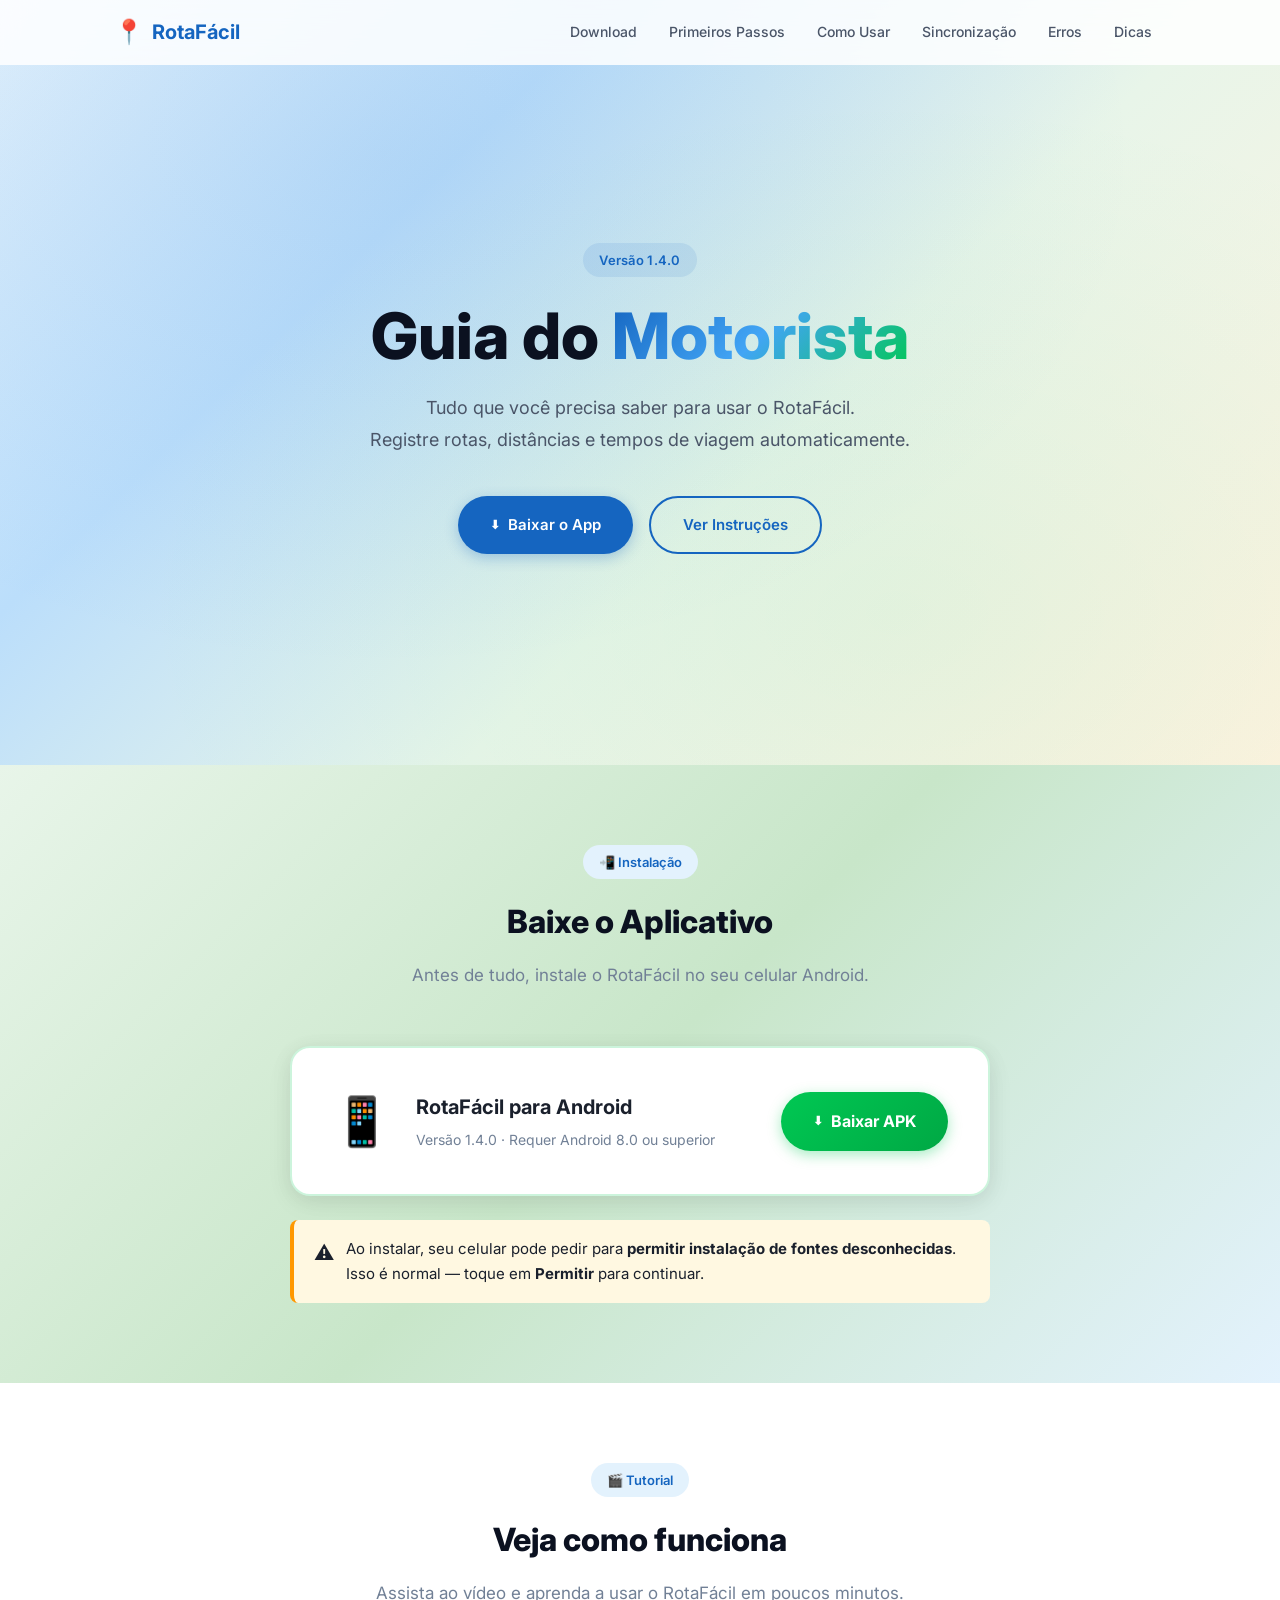
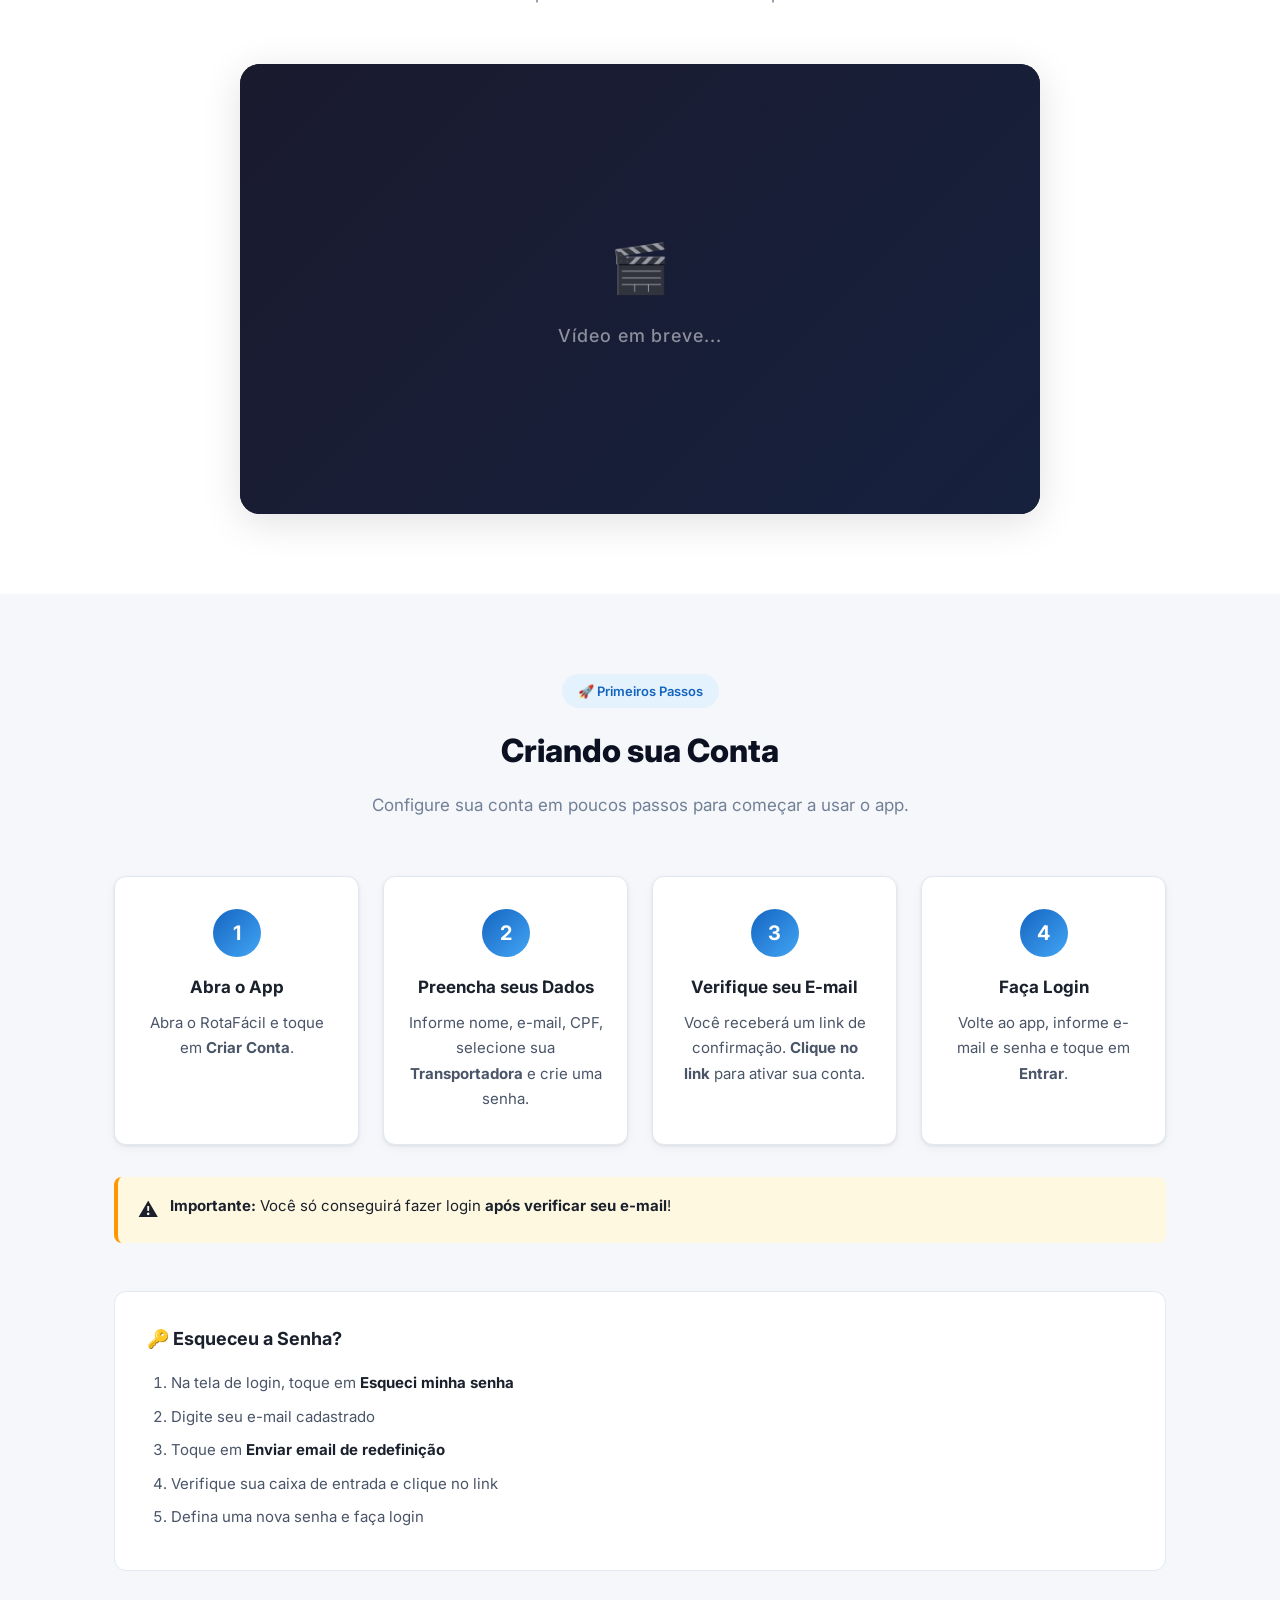
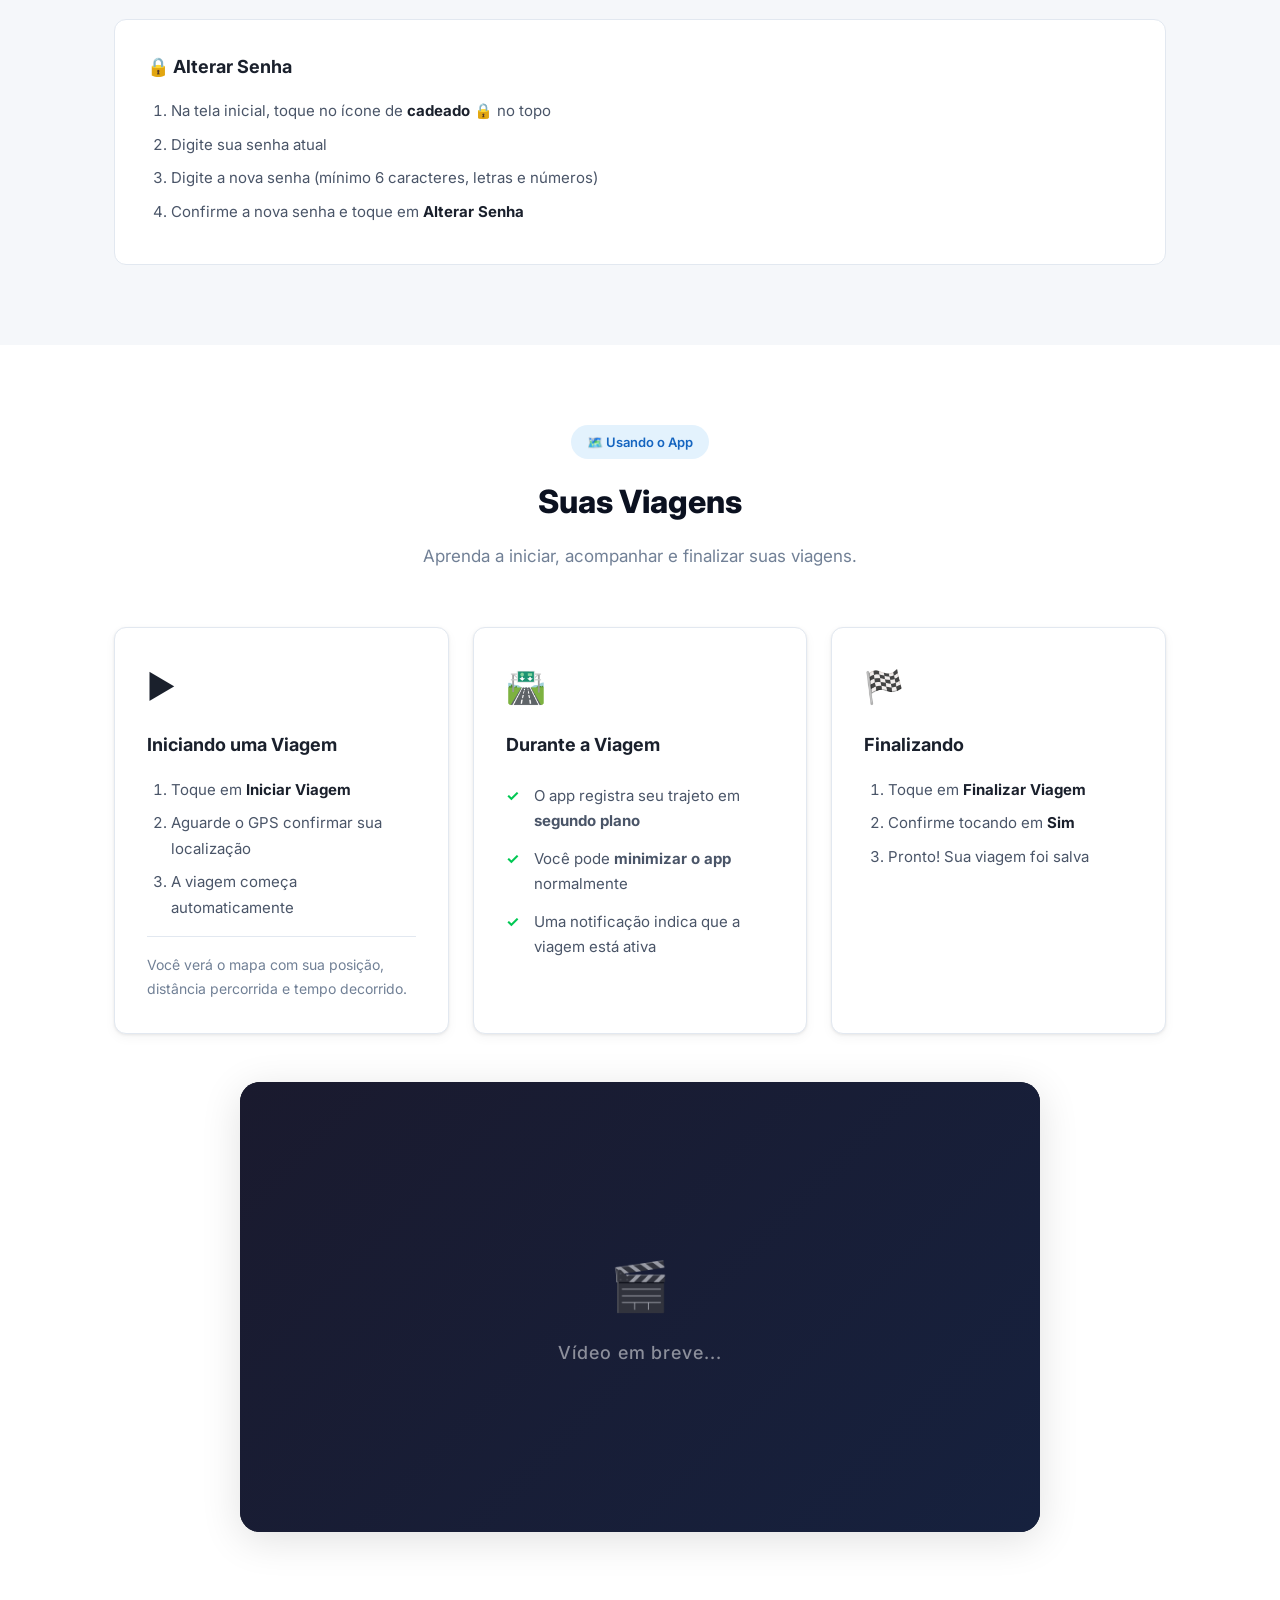
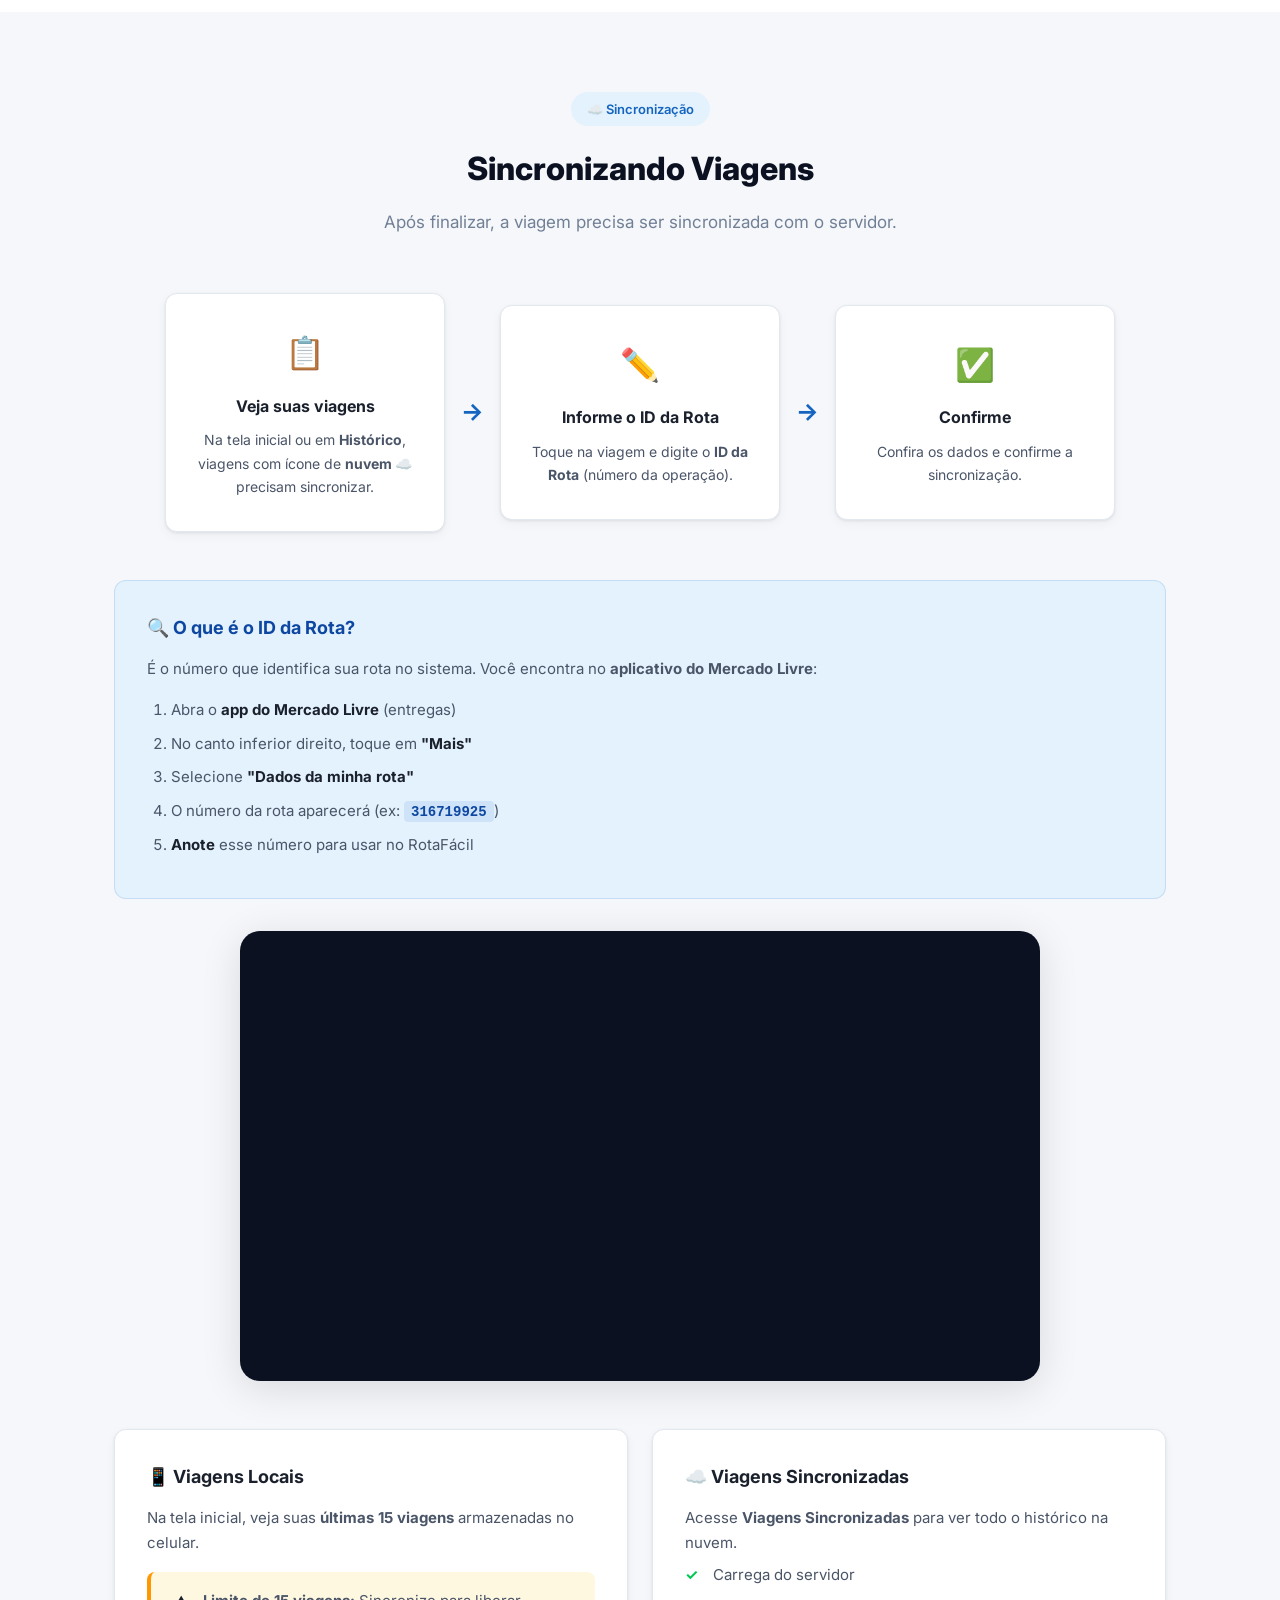
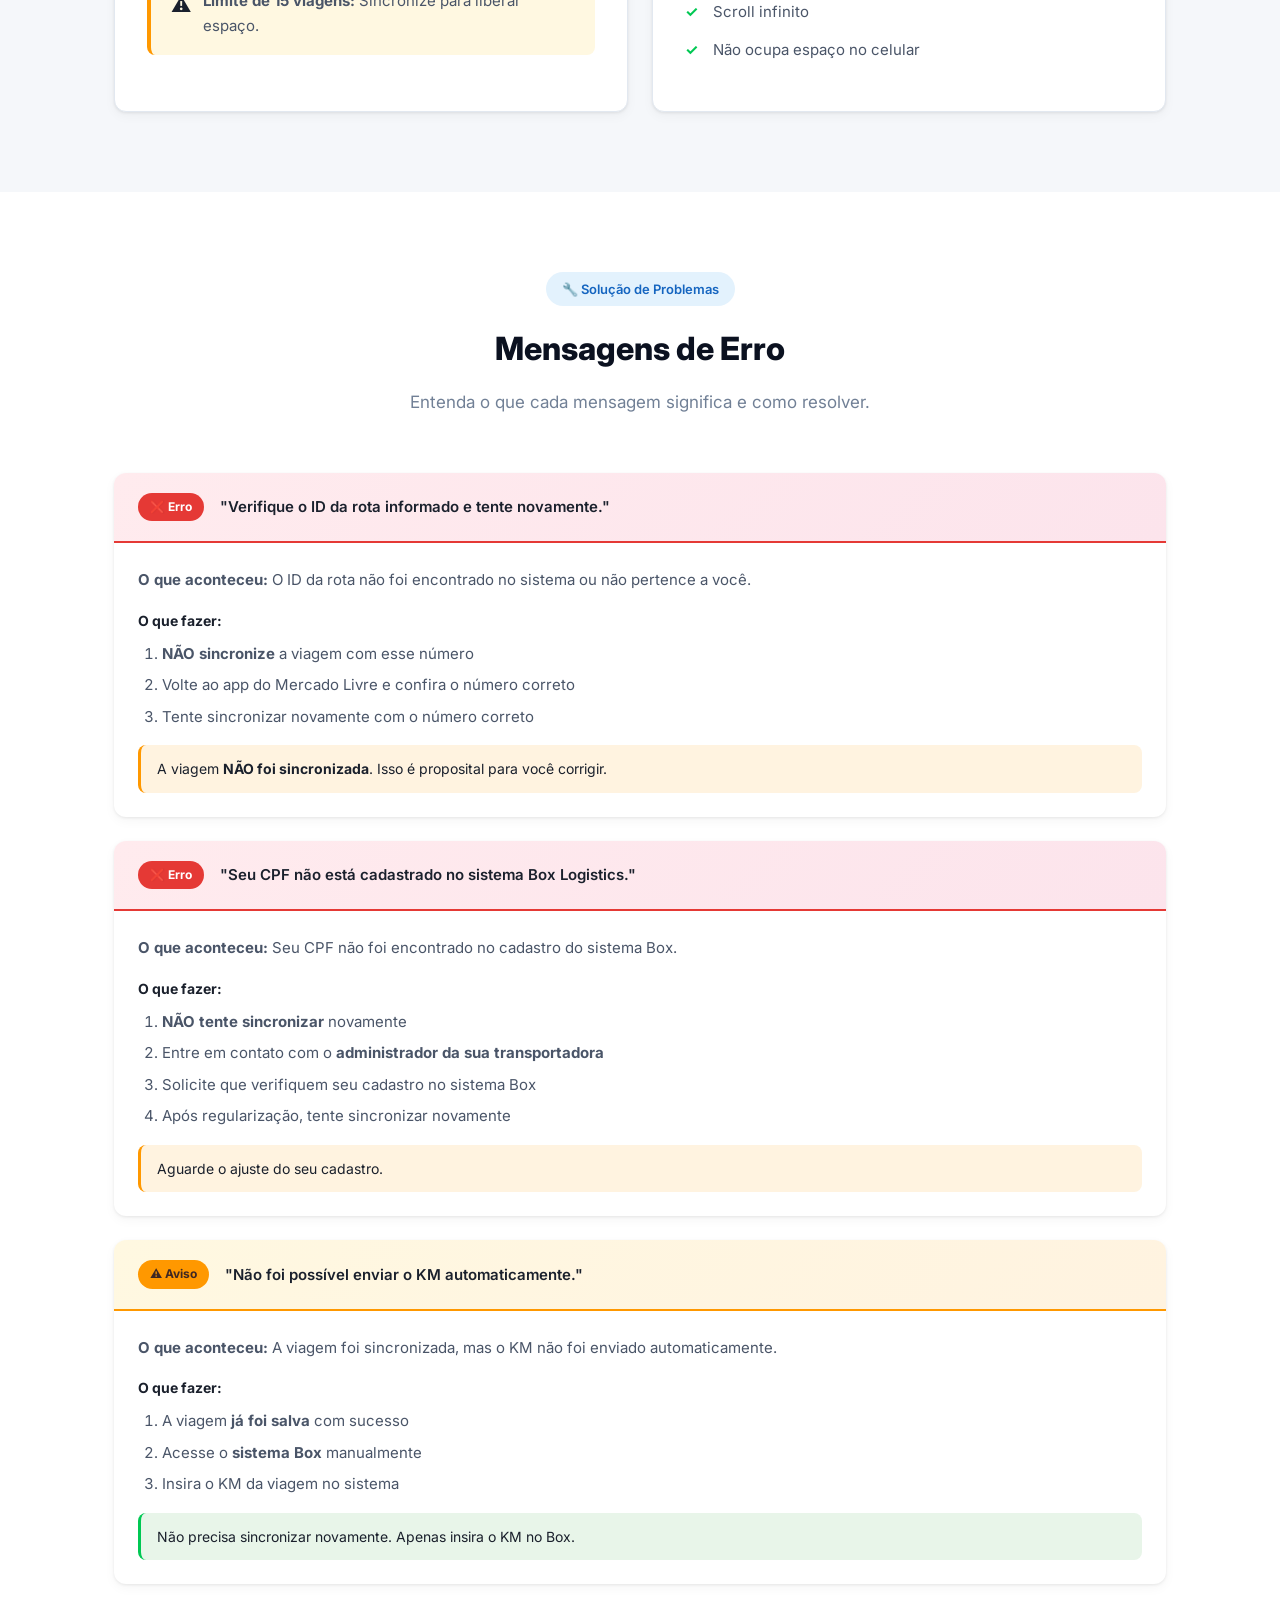
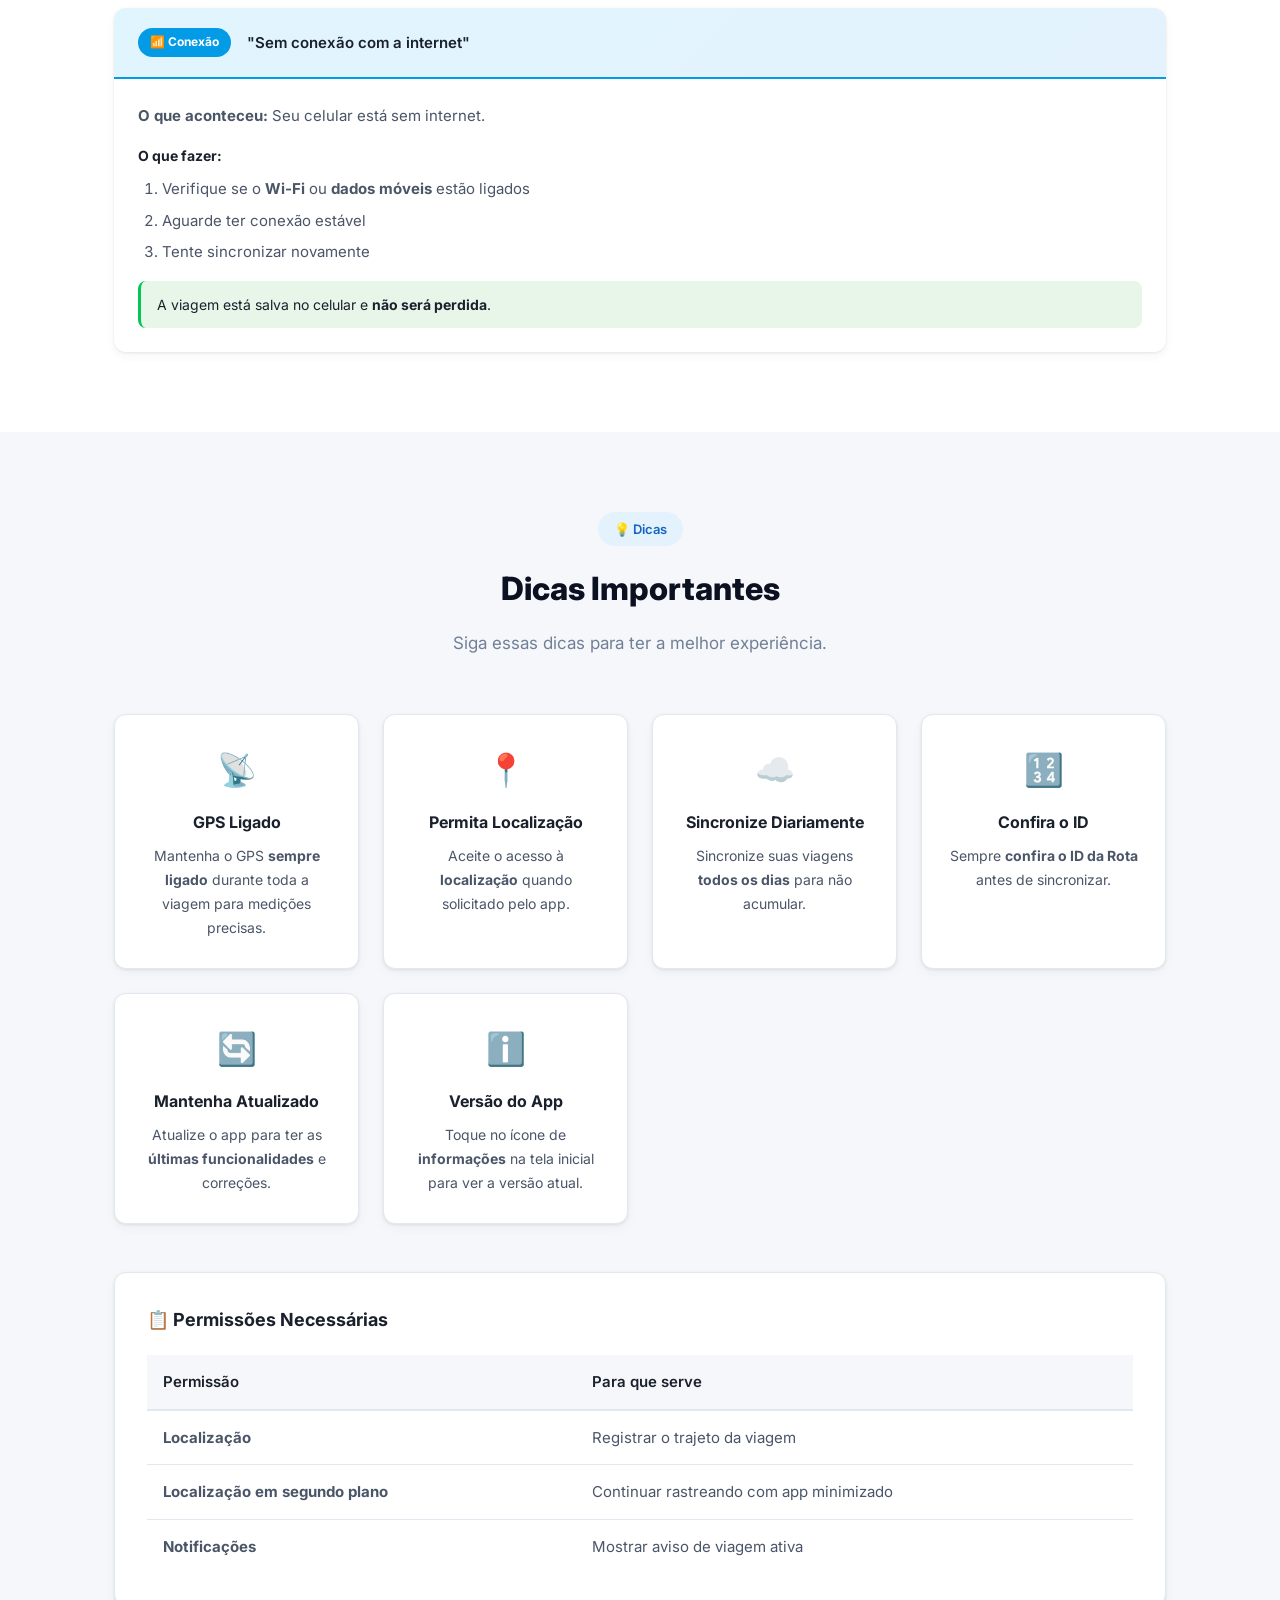
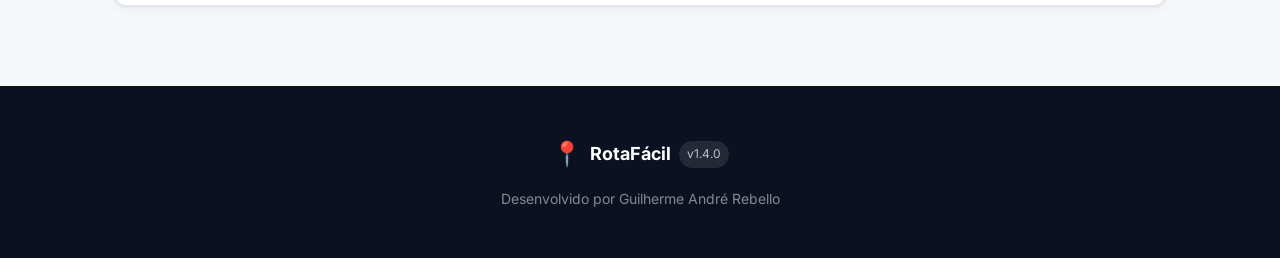
==== index.html @ 396f0eff "feat: add download section for Android APK and update navigation links" ====
<!DOCTYPE html>
<html lang="pt-BR">
<head>
    <meta charset="UTF-8">
    <meta name="viewport" content="width=device-width, initial-scale=1.0">
    <meta name="description" content="RotaFácil - Guia completo para motoristas. Aprenda a usar o aplicativo de rastreamento de viagens.">
    <title>RotaFácil — Guia do Motorista</title>
    <link rel="preconnect" href="https://fonts.googleapis.com">
    <link rel="preconnect" href="https://fonts.gstatic.com" crossorigin>
    <link href="https://fonts.googleapis.com/css2?family=Inter:wght@300;400;500;600;700;800&display=swap" rel="stylesheet">
    <link rel="stylesheet" href="style.css">
</head>
<body>

    <!-- Navigation -->
    <nav class="navbar" id="navbar">
        <div class="nav-container">
            <a href="#" class="nav-logo">
                <span class="logo-icon">📍</span>
                <span>RotaFácil</span>
            </a>
            <button class="nav-toggle" id="navToggle" aria-label="Menu">
                <span></span><span></span><span></span>
            </button>
            <ul class="nav-menu" id="navMenu">
                <li><a href="#download" class="nav-link">Download</a></li>
                <li><a href="#primeiros-passos" class="nav-link">Primeiros Passos</a></li>
                <li><a href="#usando" class="nav-link">Como Usar</a></li>
                <li><a href="#sincronizacao" class="nav-link">Sincronização</a></li>
                <li><a href="#erros" class="nav-link">Erros</a></li>
                <li><a href="#dicas" class="nav-link">Dicas</a></li>
            </ul>
        </div>
    </nav>

    <!-- Hero Section -->
    <header class="hero" id="inicio">
        <div class="hero-bg"></div>
        <div class="hero-content">
            <div class="hero-badge">Versão 1.4.0</div>
            <h1>Guia do <span class="gradient-text">Motorista</span></h1>
            <p class="hero-subtitle">Tudo que você precisa saber para usar o RotaFácil.<br>Registre rotas, distâncias e tempos de viagem automaticamente.</p>
            <div class="hero-actions">
                <a href="#download" class="btn btn-primary">
                    <span class="btn-icon">⬇</span> Baixar o App
                </a>
                <a href="#video-intro" class="btn btn-outline">Ver Instruções</a>
            </div>
        </div>
    </header>

    <!-- Download Section -->
    <section class="section section-download" id="download">
        <div class="container">
            <div class="section-header">
                <span class="section-badge">📲 Instalação</span>
                <h2>Baixe o Aplicativo</h2>
                <p>Antes de tudo, instale o RotaFácil no seu celular Android.</p>
            </div>
            <div class="download-card">
                <div class="download-icon">📱</div>
                <div class="download-info">
                    <h3>RotaFácil para Android</h3>
                    <p>Versão 1.4.0 · Requer Android 8.0 ou superior</p>
                </div>
                <a href="https://firebasestorage.googleapis.com/v0/b/tracking-app-1030a.firebasestorage.app/o/RotaFacil.apk?alt=media&token=f39f8e51-ebe7-4e70-9455-74addaf4200e" 
                   class="btn btn-download" 
                   download="RotaFacil.apk">
                    <span class="btn-icon">⬇</span> Baixar APK
                </a>
            </div>
            <div class="alert alert-warning" style="max-width: 700px; margin: 1.5rem auto 0;">
                <span class="alert-icon">⚠️</span>
                <p>Ao instalar, seu celular pode pedir para <strong>permitir instalação de fontes desconhecidas</strong>. Isso é normal — toque em <strong>Permitir</strong> para continuar.</p>
            </div>
        </div>
    </section>

    <!-- Video Section -->
    <section class="section" id="video-intro">
        <div class="container">
            <div class="section-header">
                <span class="section-badge">🎬 Tutorial</span>
                <h2>Veja como funciona</h2>
                <p>Assista ao vídeo e aprenda a usar o RotaFácil em poucos minutos.</p>
            </div>
            <div class="video-wrapper">
                <div class="video-placeholder">
                    <span class="video-placeholder-icon">🎬</span>
                    <p>Vídeo em breve...</p>
                </div>
            </div>
        </div>
    </section>

    <!-- Primeiros Passos -->
    <section class="section section-alt" id="primeiros-passos">
        <div class="container">
            <div class="section-header">
                <span class="section-badge">🚀 Primeiros Passos</span>
                <h2>Criando sua Conta</h2>
                <p>Configure sua conta em poucos passos para começar a usar o app.</p>
            </div>
            <div class="steps-grid">
                <div class="step-card">
                    <div class="step-number">1</div>
                    <h3>Abra o App</h3>
                    <p>Abra o RotaFácil e toque em <strong>Criar Conta</strong>.</p>
                </div>
                <div class="step-card">
                    <div class="step-number">2</div>
                    <h3>Preencha seus Dados</h3>
                    <p>Informe nome, e-mail, CPF, selecione sua <strong>Transportadora</strong> e crie uma senha.</p>
                </div>
                <div class="step-card">
                    <div class="step-number">3</div>
                    <h3>Verifique seu E-mail</h3>
                    <p>Você receberá um link de confirmação. <strong>Clique no link</strong> para ativar sua conta.</p>
                </div>
                <div class="step-card">
                    <div class="step-number">4</div>
                    <h3>Faça Login</h3>
                    <p>Volte ao app, informe e-mail e senha e toque em <strong>Entrar</strong>.</p>
                </div>
            </div>
            <div class="alert alert-warning">
                <span class="alert-icon">⚠️</span>
                <p><strong>Importante:</strong> Você só conseguirá fazer login <strong>após verificar seu e-mail</strong>!</p>
            </div>

            <!-- Sub-sections -->
            <div class="subsection">
                <h3>🔑 Esqueceu a Senha?</h3>
                <ol class="instruction-list">
                    <li>Na tela de login, toque em <strong>Esqueci minha senha</strong></li>
                    <li>Digite seu e-mail cadastrado</li>
                    <li>Toque em <strong>Enviar email de redefinição</strong></li>
                    <li>Verifique sua caixa de entrada e clique no link</li>
                    <li>Defina uma nova senha e faça login</li>
                </ol>
            </div>

            <div class="subsection">
                <h3>🔒 Alterar Senha</h3>
                <ol class="instruction-list">
                    <li>Na tela inicial, toque no ícone de <strong>cadeado 🔒</strong> no topo</li>
                    <li>Digite sua senha atual</li>
                    <li>Digite a nova senha (mínimo 6 caracteres, letras e números)</li>
                    <li>Confirme a nova senha e toque em <strong>Alterar Senha</strong></li>
                </ol>
            </div>
        </div>
    </section>

    <!-- Usando o App -->
    <section class="section" id="usando">
        <div class="container">
            <div class="section-header">
                <span class="section-badge">🗺️ Usando o App</span>
                <h2>Suas Viagens</h2>
                <p>Aprenda a iniciar, acompanhar e finalizar suas viagens.</p>
            </div>

            <div class="feature-cards">
                <div class="feature-card">
                    <div class="feature-icon">▶️</div>
                    <h3>Iniciando uma Viagem</h3>
                    <ol class="instruction-list">
                        <li>Toque em <strong>Iniciar Viagem</strong></li>
                        <li>Aguarde o GPS confirmar sua localização</li>
                        <li>A viagem começa automaticamente</li>
                    </ol>
                    <p class="feature-detail">Você verá o mapa com sua posição, distância percorrida e tempo decorrido.</p>
                </div>

                <div class="feature-card">
                    <div class="feature-icon">🛣️</div>
                    <h3>Durante a Viagem</h3>
                    <ul class="check-list">
                        <li>O app registra seu trajeto em <strong>segundo plano</strong></li>
                        <li>Você pode <strong>minimizar o app</strong> normalmente</li>
                        <li>Uma notificação indica que a viagem está ativa</li>
                    </ul>
                </div>

                <div class="feature-card">
                    <div class="feature-icon">🏁</div>
                    <h3>Finalizando</h3>
                    <ol class="instruction-list">
                        <li>Toque em <strong>Finalizar Viagem</strong></li>
                        <li>Confirme tocando em <strong>Sim</strong></li>
                        <li>Pronto! Sua viagem foi salva</li>
                    </ol>
                </div>
            </div>

            <!-- Video placeholder -->
            <div class="video-wrapper" style="margin-top: 3rem;">
                <div class="video-placeholder">
                    <span class="video-placeholder-icon">🎬</span>
                    <p>Vídeo em breve...</p>
                </div>
            </div>
        </div>
    </section>

    <!-- Sincronização -->
    <section class="section section-alt" id="sincronizacao">
        <div class="container">
            <div class="section-header">
                <span class="section-badge">☁️ Sincronização</span>
                <h2>Sincronizando Viagens</h2>
                <p>Após finalizar, a viagem precisa ser sincronizada com o servidor.</p>
            </div>

            <div class="sync-flow">
                <div class="sync-step">
                    <div class="sync-icon">📋</div>
                    <h4>Veja suas viagens</h4>
                    <p>Na tela inicial ou em <strong>Histórico</strong>, viagens com ícone de <strong>nuvem ☁️</strong> precisam sincronizar.</p>
                </div>
                <div class="sync-arrow">→</div>
                <div class="sync-step">
                    <div class="sync-icon">✏️</div>
                    <h4>Informe o ID da Rota</h4>
                    <p>Toque na viagem e digite o <strong>ID da Rota</strong> (número da operação).</p>
                </div>
                <div class="sync-arrow">→</div>
                <div class="sync-step">
                    <div class="sync-icon">✅</div>
                    <h4>Confirme</h4>
                    <p>Confira os dados e confirme a sincronização.</p>
                </div>
            </div>

            <!-- ID da Rota -->
            <div class="info-box">
                <h3>🔍 O que é o ID da Rota?</h3>
                <p>É o número que identifica sua rota no sistema. Você encontra no <strong>aplicativo do Mercado Livre</strong>:</p>
                <ol class="instruction-list">
                    <li>Abra o <strong>app do Mercado Livre</strong> (entregas)</li>
                    <li>No canto inferior direito, toque em <strong>"Mais"</strong></li>
                    <li>Selecione <strong>"Dados da minha rota"</strong></li>
                    <li>O número da rota aparecerá (ex: <code>316719925</code>)</li>
                    <li><strong>Anote</strong> esse número para usar no RotaFácil</li>
                </ol>
            </div>

            <!-- Vídeo: Como encontrar o ID da Rota no Mercado Livre -->
            <div class="video-wrapper" style="margin-top: 2rem;">
                <!-- SUBSTITUA VIDEO_ID_ROTA pelo ID do vídeo sobre o ID da Rota -->
                <iframe 
                    src="https://www.youtube.com/embed/k__YC8rQy-s" 
                    title="Como encontrar o ID da Rota no app do Mercado Livre"
                    frameborder="0" 
                    allow="accelerometer; autoplay; clipboard-write; encrypted-media; gyroscope; picture-in-picture" 
                    allowfullscreen>
                </iframe>
            </div>

            <!-- Histórico -->
            <div class="two-col" style="margin-top: 3rem;">
                <div class="col-card">
                    <h3>📱 Viagens Locais</h3>
                    <p>Na tela inicial, veja suas <strong>últimas 15 viagens</strong> armazenadas no celular.</p>
                    <div class="alert alert-warning" style="margin-top: 1rem;">
                        <span class="alert-icon">⚠️</span>
                        <p><strong>Limite de 15 viagens:</strong> Sincronize para liberar espaço.</p>
                    </div>
                </div>
                <div class="col-card">
                    <h3>☁️ Viagens Sincronizadas</h3>
                    <p>Acesse <strong>Viagens Sincronizadas</strong> para ver todo o histórico na nuvem.</p>
                    <ul class="check-list">
                        <li>Carrega do servidor</li>
                        <li>Scroll infinito</li>
                        <li>Não ocupa espaço no celular</li>
                    </ul>
                </div>
            </div>
        </div>
    </section>

    <!-- Mensagens de Erro -->
    <section class="section" id="erros">
        <div class="container">
            <div class="section-header">
                <span class="section-badge">🔧 Solução de Problemas</span>
                <h2>Mensagens de Erro</h2>
                <p>Entenda o que cada mensagem significa e como resolver.</p>
            </div>

            <div class="error-cards">
                <div class="error-card error-critical">
                    <div class="error-header">
                        <span class="error-badge">❌ Erro</span>
                        <h3>"Verifique o ID da rota informado e tente novamente."</h3>
                    </div>
                    <div class="error-body">
                        <p><strong>O que aconteceu:</strong> O ID da rota não foi encontrado no sistema ou não pertence a você.</p>
                        <h4>O que fazer:</h4>
                        <ol>
                            <li><strong>NÃO sincronize</strong> a viagem com esse número</li>
                            <li>Volte ao app do Mercado Livre e confira o número correto</li>
                            <li>Tente sincronizar novamente com o número correto</li>
                        </ol>
                        <div class="error-note">A viagem <strong>NÃO foi sincronizada</strong>. Isso é proposital para você corrigir.</div>
                    </div>
                </div>

                <div class="error-card error-critical">
                    <div class="error-header">
                        <span class="error-badge">❌ Erro</span>
                        <h3>"Seu CPF não está cadastrado no sistema Box Logistics."</h3>
                    </div>
                    <div class="error-body">
                        <p><strong>O que aconteceu:</strong> Seu CPF não foi encontrado no cadastro do sistema Box.</p>
                        <h4>O que fazer:</h4>
                        <ol>
                            <li><strong>NÃO tente sincronizar</strong> novamente</li>
                            <li>Entre em contato com o <strong>administrador da sua transportadora</strong></li>
                            <li>Solicite que verifiquem seu cadastro no sistema Box</li>
                            <li>Após regularização, tente sincronizar novamente</li>
                        </ol>
                        <div class="error-note">Aguarde o ajuste do seu cadastro.</div>
                    </div>
                </div>

                <div class="error-card error-warning">
                    <div class="error-header">
                        <span class="error-badge warning">⚠️ Aviso</span>
                        <h3>"Não foi possível enviar o KM automaticamente."</h3>
                    </div>
                    <div class="error-body">
                        <p><strong>O que aconteceu:</strong> A viagem foi sincronizada, mas o KM não foi enviado automaticamente.</p>
                        <h4>O que fazer:</h4>
                        <ol>
                            <li>A viagem <strong>já foi salva</strong> com sucesso</li>
                            <li>Acesse o <strong>sistema Box</strong> manualmente</li>
                            <li>Insira o KM da viagem no sistema</li>
                        </ol>
                        <div class="error-note success">Não precisa sincronizar novamente. Apenas insira o KM no Box.</div>
                    </div>
                </div>

                <div class="error-card error-info">
                    <div class="error-header">
                        <span class="error-badge info">📶 Conexão</span>
                        <h3>"Sem conexão com a internet"</h3>
                    </div>
                    <div class="error-body">
                        <p><strong>O que aconteceu:</strong> Seu celular está sem internet.</p>
                        <h4>O que fazer:</h4>
                        <ol>
                            <li>Verifique se o <strong>Wi-Fi</strong> ou <strong>dados móveis</strong> estão ligados</li>
                            <li>Aguarde ter conexão estável</li>
                            <li>Tente sincronizar novamente</li>
                        </ol>
                        <div class="error-note success">A viagem está salva no celular e <strong>não será perdida</strong>.</div>
                    </div>
                </div>
            </div>
        </div>
    </section>

    <!-- Dicas -->
    <section class="section section-alt" id="dicas">
        <div class="container">
            <div class="section-header">
                <span class="section-badge">💡 Dicas</span>
                <h2>Dicas Importantes</h2>
                <p>Siga essas dicas para ter a melhor experiência.</p>
            </div>

            <div class="tips-grid">
                <div class="tip-card">
                    <div class="tip-icon">📡</div>
                    <h3>GPS Ligado</h3>
                    <p>Mantenha o GPS <strong>sempre ligado</strong> durante toda a viagem para medições precisas.</p>
                </div>
                <div class="tip-card">
                    <div class="tip-icon">📍</div>
                    <h3>Permita Localização</h3>
                    <p>Aceite o acesso à <strong>localização</strong> quando solicitado pelo app.</p>
                </div>
                <div class="tip-card">
                    <div class="tip-icon">☁️</div>
                    <h3>Sincronize Diariamente</h3>
                    <p>Sincronize suas viagens <strong>todos os dias</strong> para não acumular.</p>
                </div>
                <div class="tip-card">
                    <div class="tip-icon">🔢</div>
                    <h3>Confira o ID</h3>
                    <p>Sempre <strong>confira o ID da Rota</strong> antes de sincronizar.</p>
                </div>
                <div class="tip-card">
                    <div class="tip-icon">🔄</div>
                    <h3>Mantenha Atualizado</h3>
                    <p>Atualize o app para ter as <strong>últimas funcionalidades</strong> e correções.</p>
                </div>
                <div class="tip-card">
                    <div class="tip-icon">ℹ️</div>
                    <h3>Versão do App</h3>
                    <p>Toque no ícone de <strong>informações</strong> na tela inicial para ver a versão atual.</p>
                </div>
            </div>

            <!-- Permissões -->
            <div class="permissions-table">
                <h3>📋 Permissões Necessárias</h3>
                <table>
                    <thead>
                        <tr>
                            <th>Permissão</th>
                            <th>Para que serve</th>
                        </tr>
                    </thead>
                    <tbody>
                        <tr>
                            <td><strong>Localização</strong></td>
                            <td>Registrar o trajeto da viagem</td>
                        </tr>
                        <tr>
                            <td><strong>Localização em segundo plano</strong></td>
                            <td>Continuar rastreando com app minimizado</td>
                        </tr>
                        <tr>
                            <td><strong>Notificações</strong></td>
                            <td>Mostrar aviso de viagem ativa</td>
                        </tr>
                    </tbody>
                </table>
            </div>
        </div>
    </section>



    <!-- Footer -->
    <footer class="footer">
        <div class="container">
            <div class="footer-content">
                <div class="footer-brand">
                    <span class="logo-icon">📍</span>
                    <span class="footer-name">RotaFácil</span>
                    <span class="footer-version">v1.4.0</span>
                </div>
                <p class="footer-text">Desenvolvido por Guilherme André Rebello</p>

            </div>
        </div>
    </footer>

    <!-- Back to Top -->
    <button class="back-to-top" id="backToTop" aria-label="Voltar ao topo">↑</button>

    <script>
        // Mobile nav toggle
        const navToggle = document.getElementById('navToggle');
        const navMenu = document.getElementById('navMenu');
        navToggle.addEventListener('click', () => {
            navMenu.classList.toggle('active');
            navToggle.classList.toggle('active');
        });

        // Close menu on link click
        document.querySelectorAll('.nav-link').forEach(link => {
            link.addEventListener('click', () => {
                navMenu.classList.remove('active');
                navToggle.classList.remove('active');
            });
        });

        // Navbar scroll effect
        const navbar = document.getElementById('navbar');
        window.addEventListener('scroll', () => {
            navbar.classList.toggle('scrolled', window.scrollY > 50);
        });

        // Back to top button
        const backToTop = document.getElementById('backToTop');
        window.addEventListener('scroll', () => {
            backToTop.classList.toggle('visible', window.scrollY > 500);
        });
        backToTop.addEventListener('click', () => {
            window.scrollTo({ top: 0, behavior: 'smooth' });
        });

        // Smooth scroll
        document.querySelectorAll('a[href^="#"]').forEach(anchor => {
            anchor.addEventListener('click', function(e) {
                e.preventDefault();
                const target = document.querySelector(this.getAttribute('href'));
                if (target) {
                    const offset = 80;
                    const top = target.getBoundingClientRect().top + window.scrollY - offset;
                    window.scrollTo({ top, behavior: 'smooth' });
                }
            });
        });

        // Fade-in on scroll
        const observer = new IntersectionObserver((entries) => {
            entries.forEach(entry => {
                if (entry.isIntersecting) {
                    entry.target.classList.add('visible');
                }
            });
        }, { threshold: 0.1 });

        document.querySelectorAll('.step-card, .feature-card, .error-card, .tip-card, .sync-step, .col-card').forEach(el => {
            el.classList.add('fade-in');
            observer.observe(el);
        });
    </script>
</body>
</html>
---- style.css ----
/* ===== CSS Variables ===== */
:root {
    --primary: #1565C0;
    --primary-dark: #0D47A1;
    --primary-light: #42A5F5;
    --primary-bg: #E3F2FD;
    --accent: #00C853;
    --accent-dark: #00A844;
    --warning: #FF9800;
    --error: #E53935;
    --info: #039BE5;

    --bg: #FFFFFF;
    --bg-alt: #F5F7FA;
    --bg-dark: #0B1120;
    --surface: #FFFFFF;
    --surface-hover: #F0F4F8;
    --border: #E2E8F0;

    --text: #1A202C;
    --text-secondary: #4A5568;
    --text-muted: #718096;
    --text-on-primary: #FFFFFF;

    --radius: 12px;
    --radius-sm: 8px;
    --radius-lg: 20px;
    --shadow: 0 1px 3px rgba(0,0,0,0.08), 0 4px 12px rgba(0,0,0,0.04);
    --shadow-lg: 0 4px 20px rgba(0,0,0,0.08), 0 8px 32px rgba(0,0,0,0.04);
    --shadow-xl: 0 8px 40px rgba(0,0,0,0.12);

    --font: 'Inter', -apple-system, BlinkMacSystemFont, 'Segoe UI', sans-serif;
    --transition: 0.3s cubic-bezier(0.4, 0, 0.2, 1);
}

/* ===== Reset ===== */
*, *::before, *::after {
    margin: 0;
    padding: 0;
    box-sizing: border-box;
}

html {
    scroll-behavior: smooth;
    font-size: 16px;
}

body {
    font-family: var(--font);
    color: var(--text);
    background: var(--bg);
    line-height: 1.7;
    -webkit-font-smoothing: antialiased;
}

img { max-width: 100%; }
a { text-decoration: none; color: inherit; }

/* ===== Container ===== */
.container {
    max-width: 1100px;
    margin: 0 auto;
    padding: 0 1.5rem;
}

/* ===== Navbar ===== */
.navbar {
    position: fixed;
    top: 0;
    left: 0;
    right: 0;
    z-index: 1000;
    background: rgba(255,255,255,0.85);
    backdrop-filter: blur(16px);
    -webkit-backdrop-filter: blur(16px);
    border-bottom: 1px solid transparent;
    transition: var(--transition);
}

.navbar.scrolled {
    border-bottom-color: var(--border);
    box-shadow: 0 1px 8px rgba(0,0,0,0.06);
}

.nav-container {
    max-width: 1100px;
    margin: 0 auto;
    padding: 0 1.5rem;
    display: flex;
    align-items: center;
    justify-content: space-between;
    height: 64px;
}

.nav-logo {
    display: flex;
    align-items: center;
    gap: 0.5rem;
    font-weight: 700;
    font-size: 1.25rem;
    color: var(--primary);
}

.logo-icon {
    font-size: 1.5rem;
}

.nav-menu {
    display: flex;
    list-style: none;
    gap: 0.25rem;
}

.nav-link {
    padding: 0.5rem 0.875rem;
    border-radius: var(--radius-sm);
    font-size: 0.875rem;
    font-weight: 500;
    color: var(--text-secondary);
    transition: var(--transition);
}

.nav-link:hover {
    background: var(--primary-bg);
    color: var(--primary);
}

.nav-toggle {
    display: none;
    flex-direction: column;
    gap: 5px;
    background: none;
    border: none;
    cursor: pointer;
    padding: 4px;
}

.nav-toggle span {
    width: 24px;
    height: 2px;
    background: var(--text);
    border-radius: 2px;
    transition: var(--transition);
}

.nav-toggle.active span:nth-child(1) { transform: rotate(45deg) translate(5px, 5px); }
.nav-toggle.active span:nth-child(2) { opacity: 0; }
.nav-toggle.active span:nth-child(3) { transform: rotate(-45deg) translate(5px, -5px); }

/* ===== Hero ===== */
.hero {
    position: relative;
    min-height: 85vh;
    display: flex;
    align-items: center;
    justify-content: center;
    text-align: center;
    padding: 6rem 1.5rem 4rem;
    overflow: hidden;
}

.hero-bg {
    position: absolute;
    inset: 0;
    background: linear-gradient(135deg, #E3F2FD 0%, #BBDEFB 30%, #E8F5E9 60%, #FFF3E0 100%);
    z-index: 0;
}

.hero-bg::after {
    content: '';
    position: absolute;
    inset: 0;
    background: radial-gradient(ellipse at 30% 20%, rgba(21, 101, 192, 0.08) 0%, transparent 60%),
                radial-gradient(ellipse at 70% 80%, rgba(0, 200, 83, 0.06) 0%, transparent 60%);
}

.hero-content {
    position: relative;
    z-index: 1;
    max-width: 700px;
}

.hero-badge {
    display: inline-block;
    padding: 0.375rem 1rem;
    border-radius: 50px;
    background: rgba(21, 101, 192, 0.1);
    color: var(--primary);
    font-size: 0.8125rem;
    font-weight: 600;
    margin-bottom: 1.5rem;
    letter-spacing: 0.02em;
}

.hero h1 {
    font-size: clamp(2.5rem, 6vw, 4rem);
    font-weight: 800;
    line-height: 1.1;
    margin-bottom: 1.25rem;
    color: var(--bg-dark);
}

.gradient-text {
    background: linear-gradient(135deg, var(--primary) 0%, var(--primary-light) 50%, var(--accent) 100%);
    -webkit-background-clip: text;
    -webkit-text-fill-color: transparent;
    background-clip: text;
}

.hero-subtitle {
    font-size: 1.125rem;
    color: var(--text-secondary);
    margin-bottom: 2.5rem;
    line-height: 1.8;
}

.hero-actions {
    display: flex;
    gap: 1rem;
    justify-content: center;
    flex-wrap: wrap;
}

/* ===== Buttons ===== */
.btn {
    display: inline-flex;
    align-items: center;
    gap: 0.5rem;
    padding: 0.875rem 2rem;
    border-radius: 50px;
    font-size: 0.9375rem;
    font-weight: 600;
    cursor: pointer;
    transition: var(--transition);
    border: none;
}

.btn-primary {
    background: var(--primary);
    color: var(--text-on-primary);
    box-shadow: 0 4px 14px rgba(21, 101, 192, 0.3);
}

.btn-primary:hover {
    background: var(--primary-dark);
    box-shadow: 0 6px 20px rgba(21, 101, 192, 0.4);
    transform: translateY(-2px);
}

.btn-outline {
    background: transparent;
    color: var(--primary);
    border: 2px solid var(--primary);
}

.btn-outline:hover {
    background: var(--primary);
    color: var(--text-on-primary);
    transform: translateY(-2px);
}

.btn-icon {
    font-size: 0.75rem;
}

/* ===== Download Section ===== */
.section-download {
    background: linear-gradient(135deg, #E8F5E9 0%, #C8E6C9 50%, #E3F2FD 100%);
}

.download-card {
    display: flex;
    align-items: center;
    gap: 1.5rem;
    background: var(--surface);
    border-radius: var(--radius-lg);
    padding: 2rem 2.5rem;
    box-shadow: var(--shadow-lg);
    border: 2px solid rgba(0, 200, 83, 0.2);
    max-width: 700px;
    margin: 0 auto;
}

.download-icon {
    font-size: 3rem;
    flex-shrink: 0;
}

.download-info {
    flex: 1;
}

.download-info h3 {
    font-size: 1.25rem;
    font-weight: 700;
    margin-bottom: 0.25rem;
}

.download-info p {
    font-size: 0.875rem;
    color: var(--text-muted);
}

.btn-download {
    background: linear-gradient(135deg, var(--accent), var(--accent-dark));
    color: white;
    padding: 1rem 2rem;
    font-size: 1rem;
    font-weight: 700;
    box-shadow: 0 4px 14px rgba(0, 200, 83, 0.35);
    flex-shrink: 0;
}

.btn-download:hover {
    transform: translateY(-3px);
    box-shadow: 0 6px 20px rgba(0, 200, 83, 0.45);
}

/* ===== Sections ===== */
.section {
    padding: 5rem 0;
}

.section-alt {
    background: var(--bg-alt);
}

.section-header {
    text-align: center;
    margin-bottom: 3.5rem;
}

.section-badge {
    display: inline-block;
    padding: 0.375rem 1rem;
    border-radius: 50px;
    background: var(--primary-bg);
    color: var(--primary);
    font-size: 0.8125rem;
    font-weight: 600;
    margin-bottom: 1rem;
}

.section-header h2 {
    font-size: 2rem;
    font-weight: 800;
    margin-bottom: 0.75rem;
    color: var(--bg-dark);
}

.section-header p {
    font-size: 1.0625rem;
    color: var(--text-muted);
    max-width: 550px;
    margin: 0 auto;
}

/* ===== Video Wrapper ===== */
.video-wrapper {
    max-width: 800px;
    margin: 0 auto;
    border-radius: var(--radius-lg);
    overflow: hidden;
    box-shadow: var(--shadow-xl);
    aspect-ratio: 16 / 9;
    background: #0B1120;
}

.video-wrapper iframe {
    width: 100%;
    height: 100%;
}

.video-placeholder {
    width: 100%;
    height: 100%;
    display: flex;
    flex-direction: column;
    align-items: center;
    justify-content: center;
    background: linear-gradient(135deg, #1a1a2e, #16213e);
    gap: 0.75rem;
}

.video-placeholder-icon {
    font-size: 3rem;
    opacity: 0.6;
}

.video-placeholder p {
    font-size: 1.125rem;
    font-weight: 500;
    color: rgba(255, 255, 255, 0.5);
    letter-spacing: 0.05em;
}

/* ===== Steps Grid ===== */
.steps-grid {
    display: grid;
    grid-template-columns: repeat(auto-fit, minmax(220px, 1fr));
    gap: 1.5rem;
    margin-bottom: 2rem;
}

.step-card {
    background: var(--surface);
    border-radius: var(--radius);
    padding: 2rem 1.5rem;
    text-align: center;
    box-shadow: var(--shadow);
    transition: var(--transition);
    border: 1px solid var(--border);
}

.step-card:hover {
    transform: translateY(-4px);
    box-shadow: var(--shadow-lg);
}

.step-number {
    width: 48px;
    height: 48px;
    border-radius: 50%;
    background: linear-gradient(135deg, var(--primary), var(--primary-light));
    color: white;
    font-size: 1.25rem;
    font-weight: 700;
    display: flex;
    align-items: center;
    justify-content: center;
    margin: 0 auto 1rem;
}

.step-card h3 {
    font-size: 1.0625rem;
    font-weight: 700;
    margin-bottom: 0.5rem;
}

.step-card p {
    font-size: 0.9375rem;
    color: var(--text-secondary);
}

/* ===== Alert ===== */
.alert {
    display: flex;
    align-items: flex-start;
    gap: 0.75rem;
    padding: 1rem 1.25rem;
    border-radius: var(--radius-sm);
    margin: 1.5rem 0;
}

.alert-warning {
    background: #FFF8E1;
    border-left: 4px solid var(--warning);
}

.alert-icon {
    font-size: 1.25rem;
    flex-shrink: 0;
}

.alert p {
    font-size: 0.9375rem;
    color: var(--text);
}

/* ===== Subsections ===== */
.subsection {
    margin-top: 3rem;
    padding: 2rem;
    background: var(--surface);
    border-radius: var(--radius);
    border: 1px solid var(--border);
}

.subsection h3 {
    font-size: 1.125rem;
    font-weight: 700;
    margin-bottom: 1rem;
}

/* ===== Instruction List ===== */
.instruction-list {
    padding-left: 1.5rem;
}

.instruction-list li {
    margin-bottom: 0.5rem;
    font-size: 0.9375rem;
    color: var(--text-secondary);
}

.instruction-list li strong {
    color: var(--text);
}

/* ===== Check List ===== */
.check-list {
    list-style: none;
    padding: 0;
}

.check-list li {
    padding: 0.375rem 0;
    padding-left: 1.75rem;
    position: relative;
    font-size: 0.9375rem;
    color: var(--text-secondary);
}

.check-list li::before {
    content: '✓';
    position: absolute;
    left: 0;
    color: var(--accent);
    font-weight: 700;
}

/* ===== Feature Cards ===== */
.feature-cards {
    display: grid;
    grid-template-columns: repeat(auto-fit, minmax(280px, 1fr));
    gap: 1.5rem;
}

.feature-card {
    background: var(--surface);
    border-radius: var(--radius);
    padding: 2rem;
    box-shadow: var(--shadow);
    border: 1px solid var(--border);
    transition: var(--transition);
}

.feature-card:hover {
    transform: translateY(-4px);
    box-shadow: var(--shadow-lg);
}

.feature-icon {
    font-size: 2rem;
    margin-bottom: 1rem;
}

.feature-card h3 {
    font-size: 1.125rem;
    font-weight: 700;
    margin-bottom: 1rem;
}

.feature-detail {
    margin-top: 1rem;
    font-size: 0.875rem;
    color: var(--text-muted);
    border-top: 1px solid var(--border);
    padding-top: 1rem;
}

/* ===== Sync Flow ===== */
.sync-flow {
    display: flex;
    align-items: center;
    justify-content: center;
    gap: 1rem;
    margin-bottom: 3rem;
    flex-wrap: wrap;
}

.sync-step {
    flex: 1;
    min-width: 200px;
    max-width: 280px;
    background: var(--surface);
    border-radius: var(--radius);
    padding: 2rem 1.5rem;
    text-align: center;
    box-shadow: var(--shadow);
    border: 1px solid var(--border);
    transition: var(--transition);
}

.sync-step:hover {
    transform: translateY(-4px);
    box-shadow: var(--shadow-lg);
}

.sync-icon {
    font-size: 2rem;
    margin-bottom: 0.75rem;
}

.sync-step h4 {
    font-size: 1rem;
    font-weight: 700;
    margin-bottom: 0.5rem;
}

.sync-step p {
    font-size: 0.875rem;
    color: var(--text-secondary);
}

.sync-arrow {
    font-size: 1.5rem;
    color: var(--primary);
    font-weight: 700;
}

/* ===== Info Box ===== */
.info-box {
    background: var(--primary-bg);
    border-radius: var(--radius);
    padding: 2rem;
    border: 1px solid rgba(21, 101, 192, 0.15);
}

.info-box h3 {
    font-size: 1.125rem;
    font-weight: 700;
    margin-bottom: 0.75rem;
    color: var(--primary-dark);
}

.info-box p {
    font-size: 0.9375rem;
    color: var(--text-secondary);
    margin-bottom: 1rem;
}

.info-box code {
    background: rgba(21, 101, 192, 0.1);
    padding: 0.2em 0.5em;
    border-radius: 4px;
    font-size: 0.875rem;
    color: var(--primary-dark);
    font-weight: 600;
}

/* ===== Two Columns ===== */
.two-col {
    display: grid;
    grid-template-columns: 1fr 1fr;
    gap: 1.5rem;
}

.col-card {
    background: var(--surface);
    border-radius: var(--radius);
    padding: 2rem;
    box-shadow: var(--shadow);
    border: 1px solid var(--border);
    transition: var(--transition);
}

.col-card:hover {
    transform: translateY(-4px);
    box-shadow: var(--shadow-lg);
}

.col-card h3 {
    font-size: 1.125rem;
    font-weight: 700;
    margin-bottom: 0.75rem;
}

.col-card p {
    font-size: 0.9375rem;
    color: var(--text-secondary);
}

/* ===== Error Cards ===== */
.error-cards {
    display: flex;
    flex-direction: column;
    gap: 1.5rem;
}

.error-card {
    background: var(--surface);
    border-radius: var(--radius);
    overflow: hidden;
    box-shadow: var(--shadow);
    transition: var(--transition);
}

.error-card:hover {
    box-shadow: var(--shadow-lg);
}

.error-header {
    padding: 1.25rem 1.5rem;
    display: flex;
    align-items: center;
    gap: 1rem;
    flex-wrap: wrap;
}

.error-critical .error-header {
    background: linear-gradient(135deg, #FFEBEE, #FCE4EC);
    border-bottom: 2px solid var(--error);
}

.error-warning .error-header {
    background: linear-gradient(135deg, #FFF8E1, #FFF3E0);
    border-bottom: 2px solid var(--warning);
}

.error-info .error-header {
    background: linear-gradient(135deg, #E1F5FE, #E3F2FD);
    border-bottom: 2px solid var(--info);
}

.error-badge {
    display: inline-block;
    padding: 0.25rem 0.75rem;
    border-radius: 50px;
    font-size: 0.75rem;
    font-weight: 700;
    background: var(--error);
    color: white;
    flex-shrink: 0;
}

.error-badge.warning {
    background: var(--warning);
    color: #3E2723;
}

.error-badge.info {
    background: var(--info);
    color: white;
}

.error-header h3 {
    font-size: 0.9375rem;
    font-weight: 600;
    color: var(--text);
}

.error-body {
    padding: 1.5rem;
}

.error-body p {
    font-size: 0.9375rem;
    color: var(--text-secondary);
    margin-bottom: 1rem;
}

.error-body h4 {
    font-size: 0.875rem;
    font-weight: 700;
    margin-bottom: 0.5rem;
    color: var(--text);
}

.error-body ol {
    padding-left: 1.5rem;
    margin-bottom: 1rem;
}

.error-body ol li {
    font-size: 0.9375rem;
    color: var(--text-secondary);
    margin-bottom: 0.375rem;
}

.error-note {
    padding: 0.75rem 1rem;
    border-radius: var(--radius-sm);
    font-size: 0.875rem;
    background: #FFF3E0;
    border-left: 3px solid var(--warning);
    color: var(--text);
}

.error-note.success {
    background: #E8F5E9;
    border-left-color: var(--accent);
}

/* ===== Tips Grid ===== */
.tips-grid {
    display: grid;
    grid-template-columns: repeat(auto-fit, minmax(200px, 1fr));
    gap: 1.5rem;
    margin-bottom: 3rem;
}

.tip-card {
    background: var(--surface);
    border-radius: var(--radius);
    padding: 1.75rem 1.5rem;
    text-align: center;
    box-shadow: var(--shadow);
    border: 1px solid var(--border);
    transition: var(--transition);
}

.tip-card:hover {
    transform: translateY(-4px);
    box-shadow: var(--shadow-lg);
    border-color: var(--primary-light);
}

.tip-icon {
    font-size: 2rem;
    margin-bottom: 0.75rem;
}

.tip-card h3 {
    font-size: 1rem;
    font-weight: 700;
    margin-bottom: 0.5rem;
}

.tip-card p {
    font-size: 0.875rem;
    color: var(--text-secondary);
}

/* ===== Permissions Table ===== */
.permissions-table {
    background: var(--surface);
    border-radius: var(--radius);
    padding: 2rem;
    box-shadow: var(--shadow);
    border: 1px solid var(--border);
}

.permissions-table h3 {
    font-size: 1.125rem;
    font-weight: 700;
    margin-bottom: 1.25rem;
}

table {
    width: 100%;
    border-collapse: collapse;
}

th, td {
    padding: 0.875rem 1rem;
    text-align: left;
    font-size: 0.9375rem;
}

thead th {
    background: var(--bg-alt);
    font-weight: 600;
    color: var(--text);
    border-bottom: 2px solid var(--border);
}

tbody td {
    border-bottom: 1px solid var(--border);
    color: var(--text-secondary);
}

tbody tr:last-child td {
    border-bottom: none;
}

tbody tr:hover {
    background: var(--surface-hover);
}

/* ===== Privacy ===== */
.privacy-content {
    max-width: 800px;
    margin: 0 auto;
}

.privacy-block {
    margin-bottom: 2.5rem;
}

.privacy-block h3 {
    font-size: 1.125rem;
    font-weight: 700;
    margin-bottom: 0.75rem;
    color: var(--primary-dark);
}

.privacy-block p {
    font-size: 0.9375rem;
    color: var(--text-secondary);
    margin-bottom: 0.75rem;
}

.privacy-block ul {
    padding-left: 1.5rem;
}

.privacy-block ul li {
    font-size: 0.9375rem;
    color: var(--text-secondary);
    margin-bottom: 0.5rem;
}

/* ===== Footer ===== */
.footer {
    background: var(--bg-dark);
    padding: 3rem 0;
    text-align: center;
}

.footer-content {
    display: flex;
    flex-direction: column;
    align-items: center;
    gap: 0.75rem;
}

.footer-brand {
    display: flex;
    align-items: center;
    gap: 0.5rem;
}

.footer-name {
    font-size: 1.125rem;
    font-weight: 700;
    color: white;
}

.footer-version {
    font-size: 0.75rem;
    padding: 0.2rem 0.5rem;
    border-radius: 50px;
    background: rgba(255,255,255,0.1);
    color: rgba(255,255,255,0.7);
}

.footer-text {
    font-size: 0.875rem;
    color: rgba(255,255,255,0.5);
}

.footer-links a {
    font-size: 0.875rem;
    color: rgba(255,255,255,0.5);
    transition: var(--transition);
}

.footer-links a:hover {
    color: white;
}

/* ===== Back to Top ===== */
.back-to-top {
    position: fixed;
    bottom: 2rem;
    right: 2rem;
    width: 48px;
    height: 48px;
    border-radius: 50%;
    background: var(--primary);
    color: white;
    border: none;
    font-size: 1.25rem;
    cursor: pointer;
    box-shadow: 0 4px 14px rgba(21, 101, 192, 0.3);
    opacity: 0;
    visibility: hidden;
    transform: translateY(10px);
    transition: var(--transition);
    z-index: 999;
}

.back-to-top.visible {
    opacity: 1;
    visibility: visible;
    transform: translateY(0);
}

.back-to-top:hover {
    background: var(--primary-dark);
    transform: translateY(-3px);
}

/* ===== Animations ===== */
.fade-in {
    opacity: 0;
    transform: translateY(24px);
    transition: opacity 0.6s ease, transform 0.6s ease;
}

.fade-in.visible {
    opacity: 1;
    transform: translateY(0);
}

/* Stagger animations */
.step-card:nth-child(2) { transition-delay: 0.1s; }
.step-card:nth-child(3) { transition-delay: 0.2s; }
.step-card:nth-child(4) { transition-delay: 0.3s; }

.feature-card:nth-child(2) { transition-delay: 0.1s; }
.feature-card:nth-child(3) { transition-delay: 0.2s; }

.tip-card:nth-child(2) { transition-delay: 0.05s; }
.tip-card:nth-child(3) { transition-delay: 0.10s; }
.tip-card:nth-child(4) { transition-delay: 0.15s; }
.tip-card:nth-child(5) { transition-delay: 0.20s; }
.tip-card:nth-child(6) { transition-delay: 0.25s; }

.error-card:nth-child(2) { transition-delay: 0.1s; }
.error-card:nth-child(3) { transition-delay: 0.2s; }
.error-card:nth-child(4) { transition-delay: 0.3s; }

/* ===== Responsive ===== */
@media (max-width: 768px) {
    .nav-toggle { display: flex; }

    .nav-menu {
        position: fixed;
        top: 64px;
        left: 0;
        right: 0;
        background: rgba(255,255,255,0.98);
        backdrop-filter: blur(16px);
        flex-direction: column;
        padding: 1rem;
        gap: 0.25rem;
        border-bottom: 1px solid var(--border);
        box-shadow: var(--shadow-lg);
        transform: translateY(-100%);
        opacity: 0;
        visibility: hidden;
        transition: var(--transition);
    }

    .nav-menu.active {
        transform: translateY(0);
        opacity: 1;
        visibility: visible;
    }

    .nav-link {
        padding: 0.75rem 1rem;
        font-size: 1rem;
    }

    .hero {
        min-height: 75vh;
        padding: 5rem 1.5rem 3rem;
    }

    .hero h1 {
        font-size: 2.25rem;
    }

    .section {
        padding: 3.5rem 0;
    }

    .two-col {
        grid-template-columns: 1fr;
    }

    .sync-flow {
        flex-direction: column;
    }

    .sync-arrow {
        transform: rotate(90deg);
    }

    .sync-step {
        max-width: 100%;
    }

    .download-card {
        flex-direction: column;
        text-align: center;
        padding: 1.5rem;
    }

    .error-header {
        flex-direction: column;
        gap: 0.5rem;
        align-items: flex-start;
    }

    .back-to-top {
        bottom: 1rem;
        right: 1rem;
    }
}

@media (max-width: 480px) {
    .hero-actions {
        flex-direction: column;
        align-items: center;
    }

    .btn {
        width: 100%;
        justify-content: center;
    }

    .tips-grid {
        grid-template-columns: 1fr 1fr;
    }

    .steps-grid {
        grid-template-columns: 1fr;
    }
}
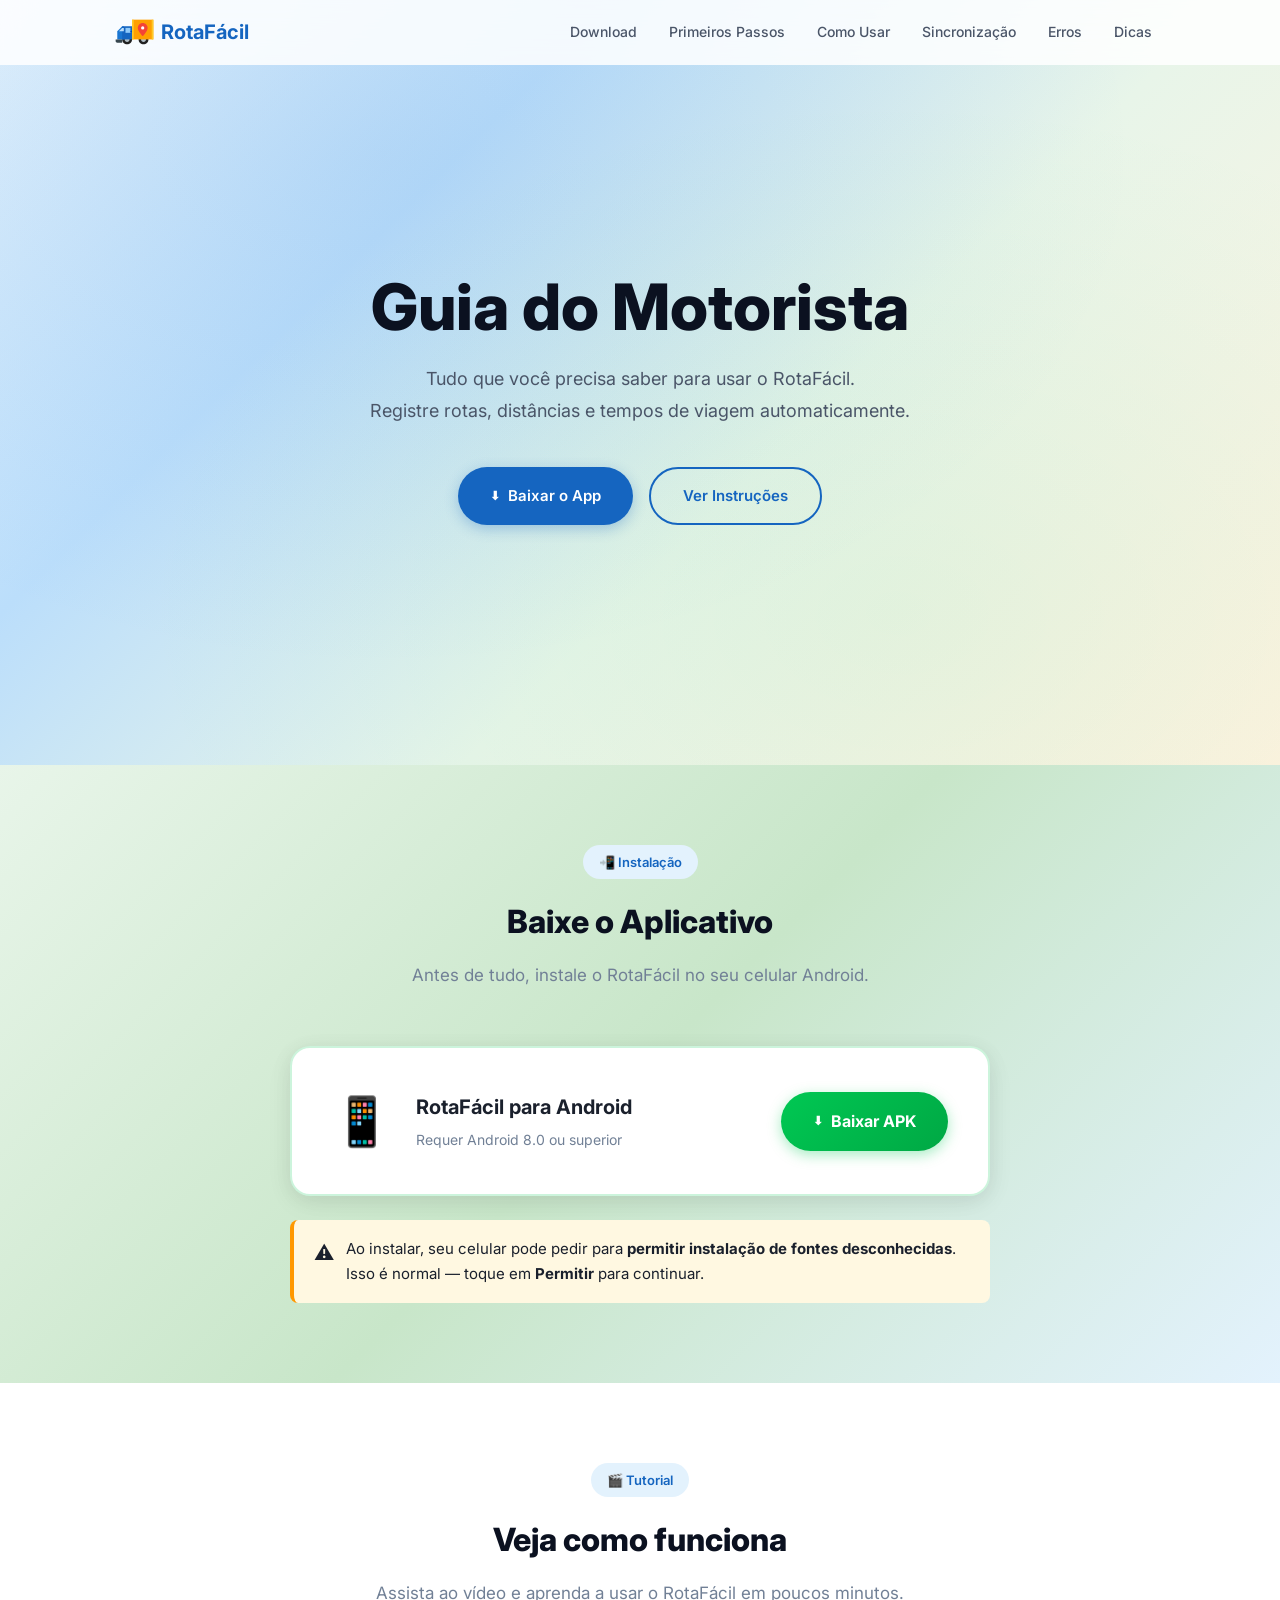
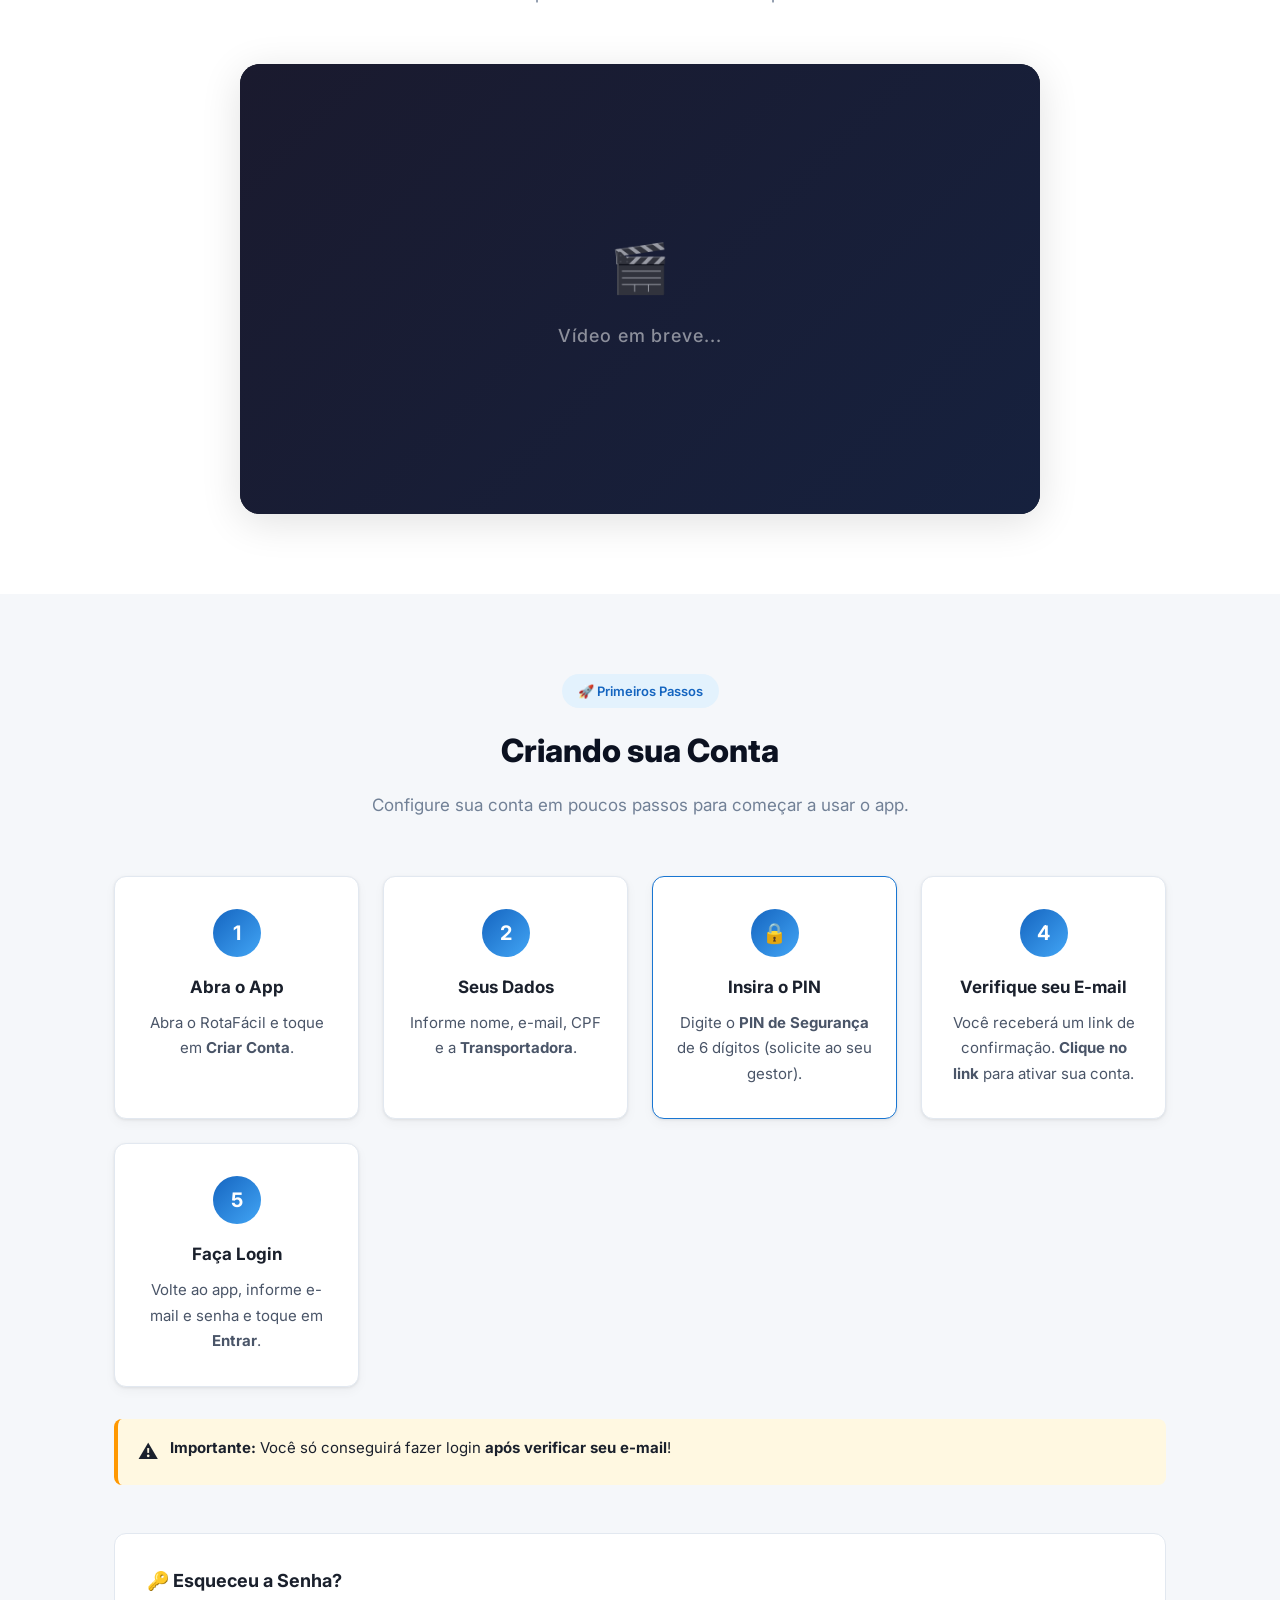
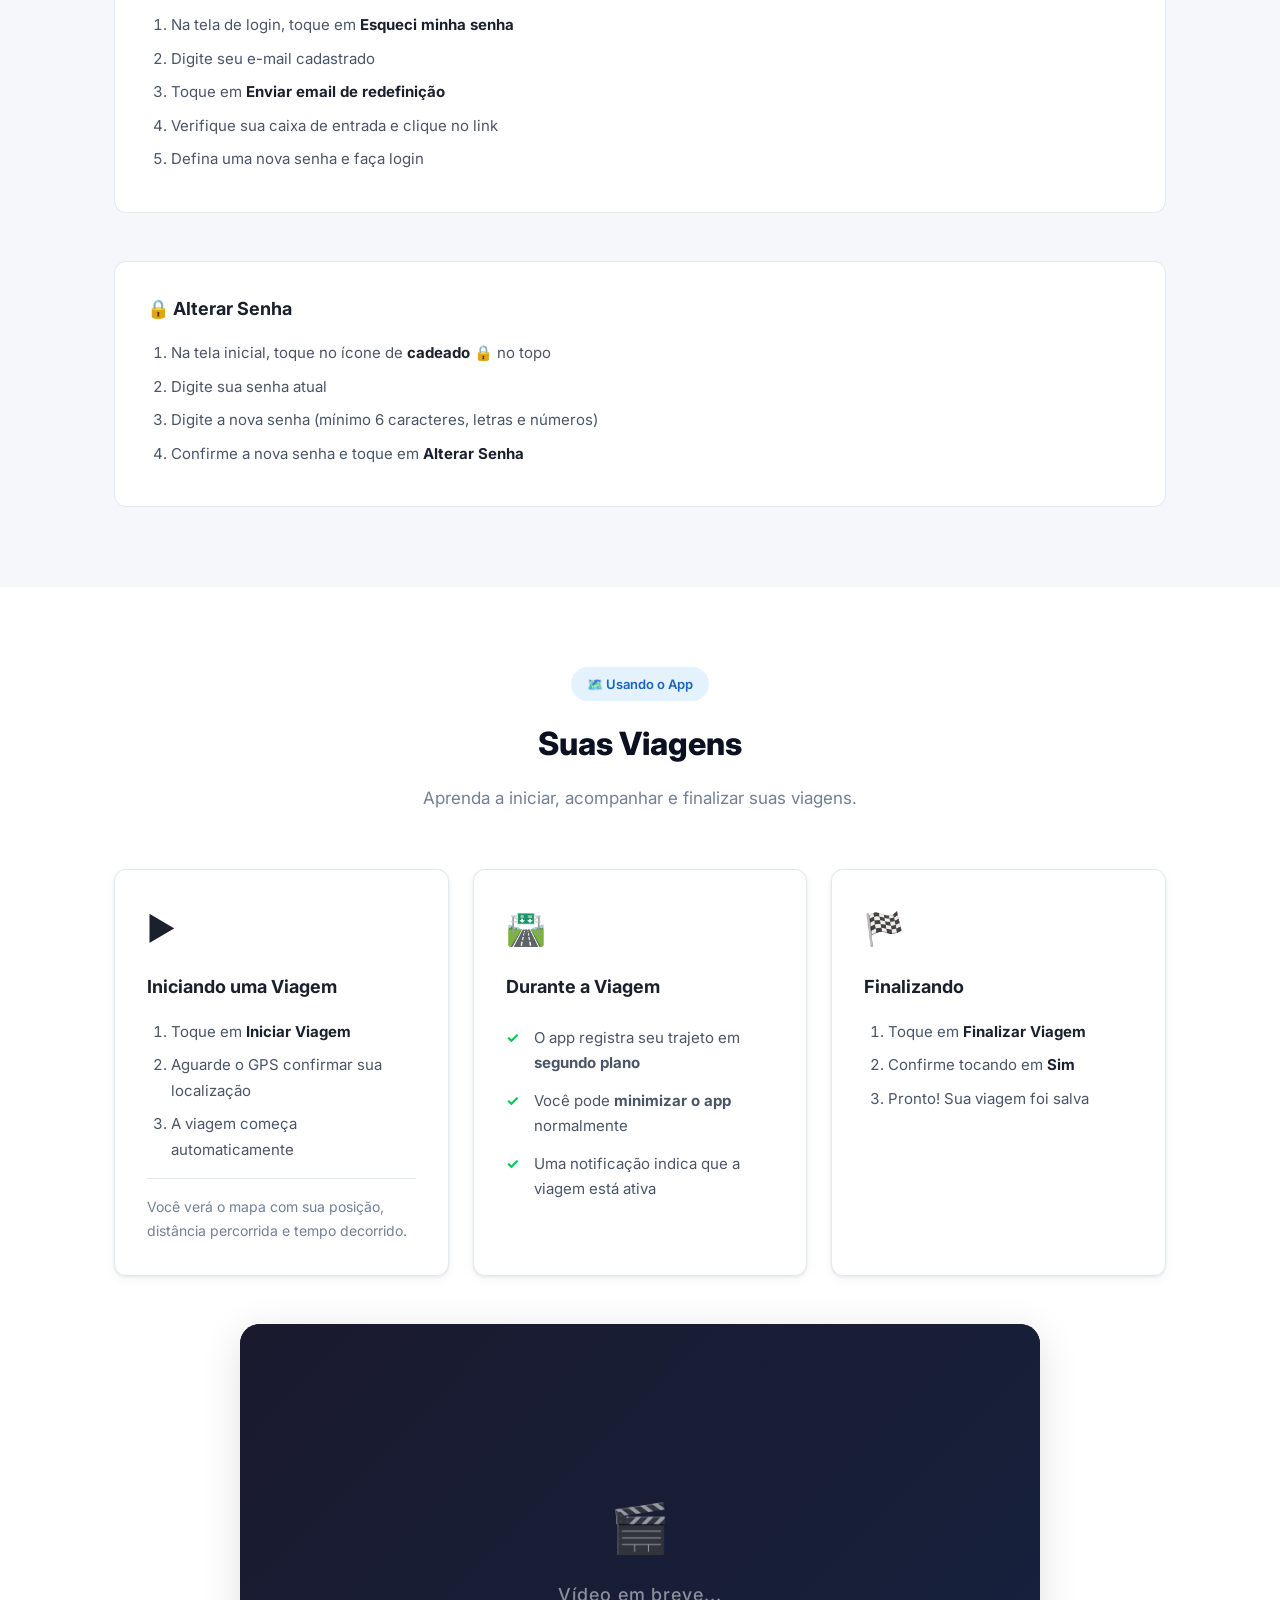
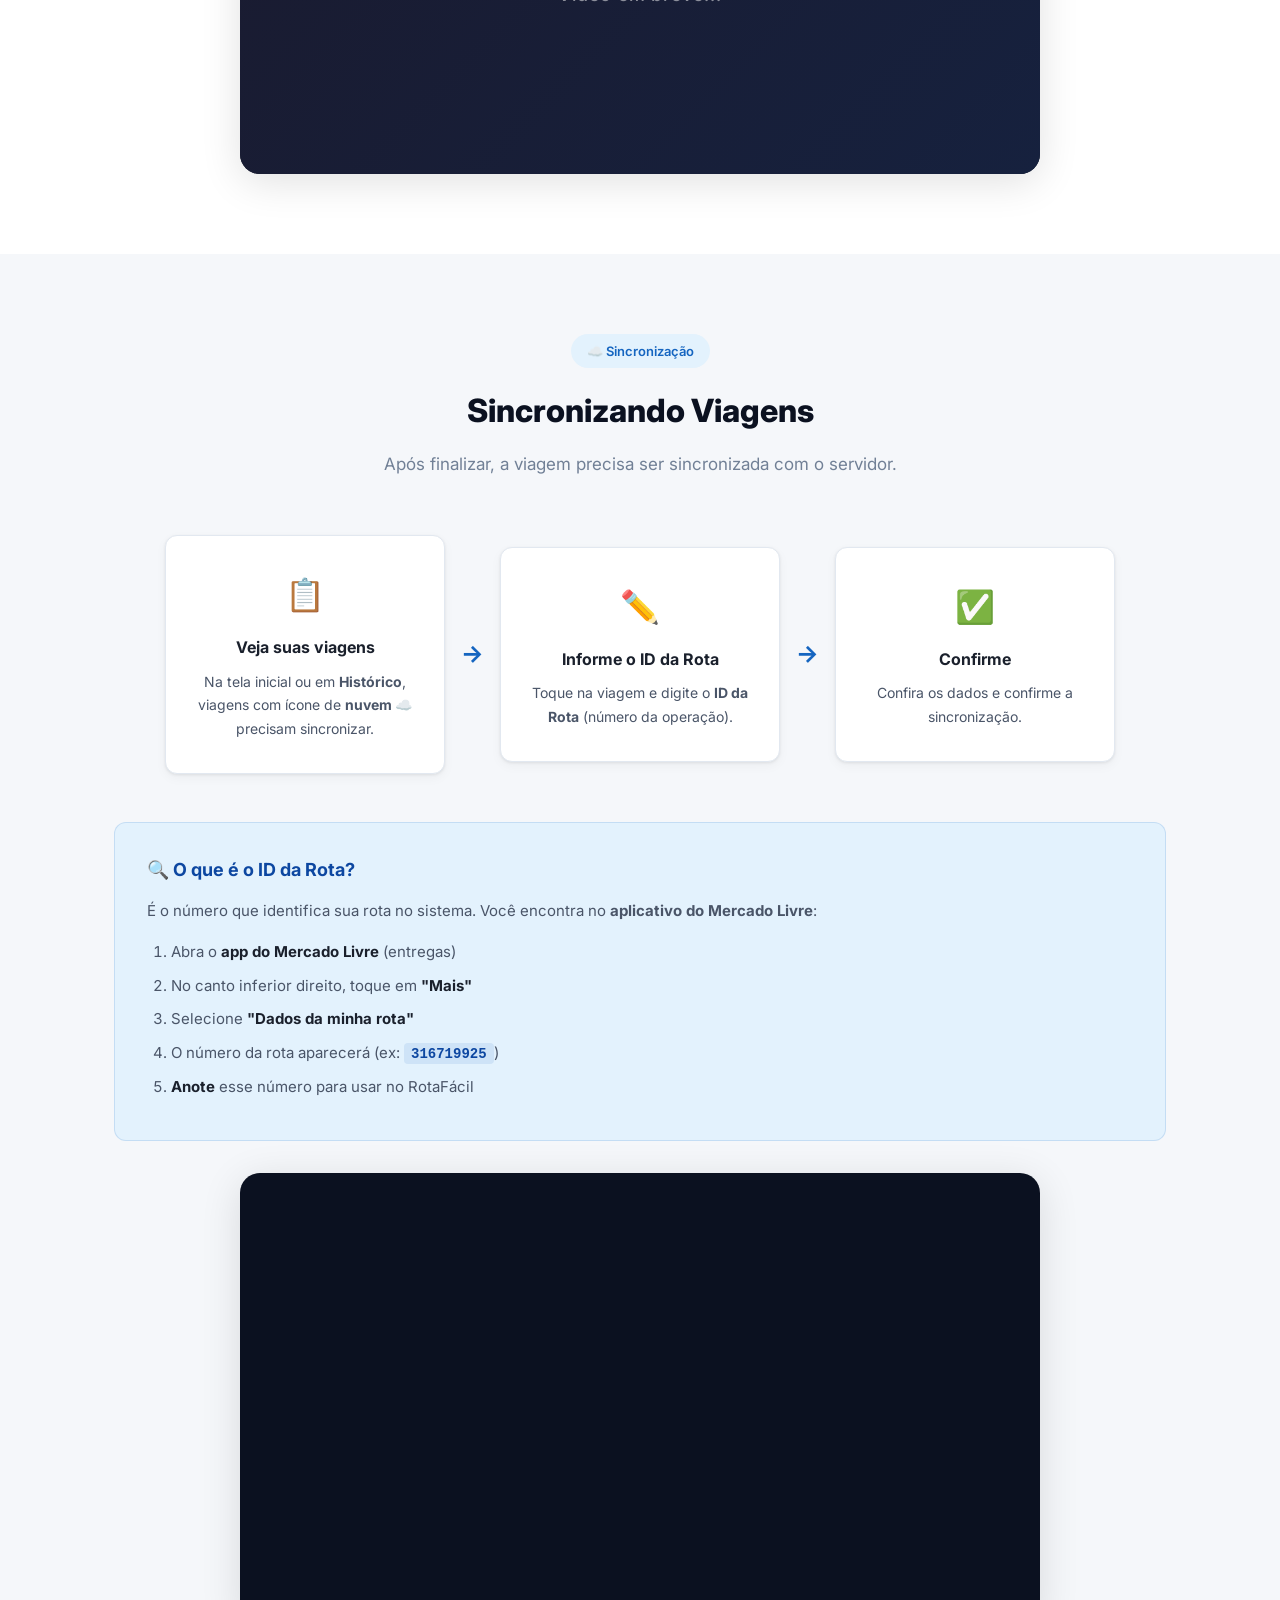
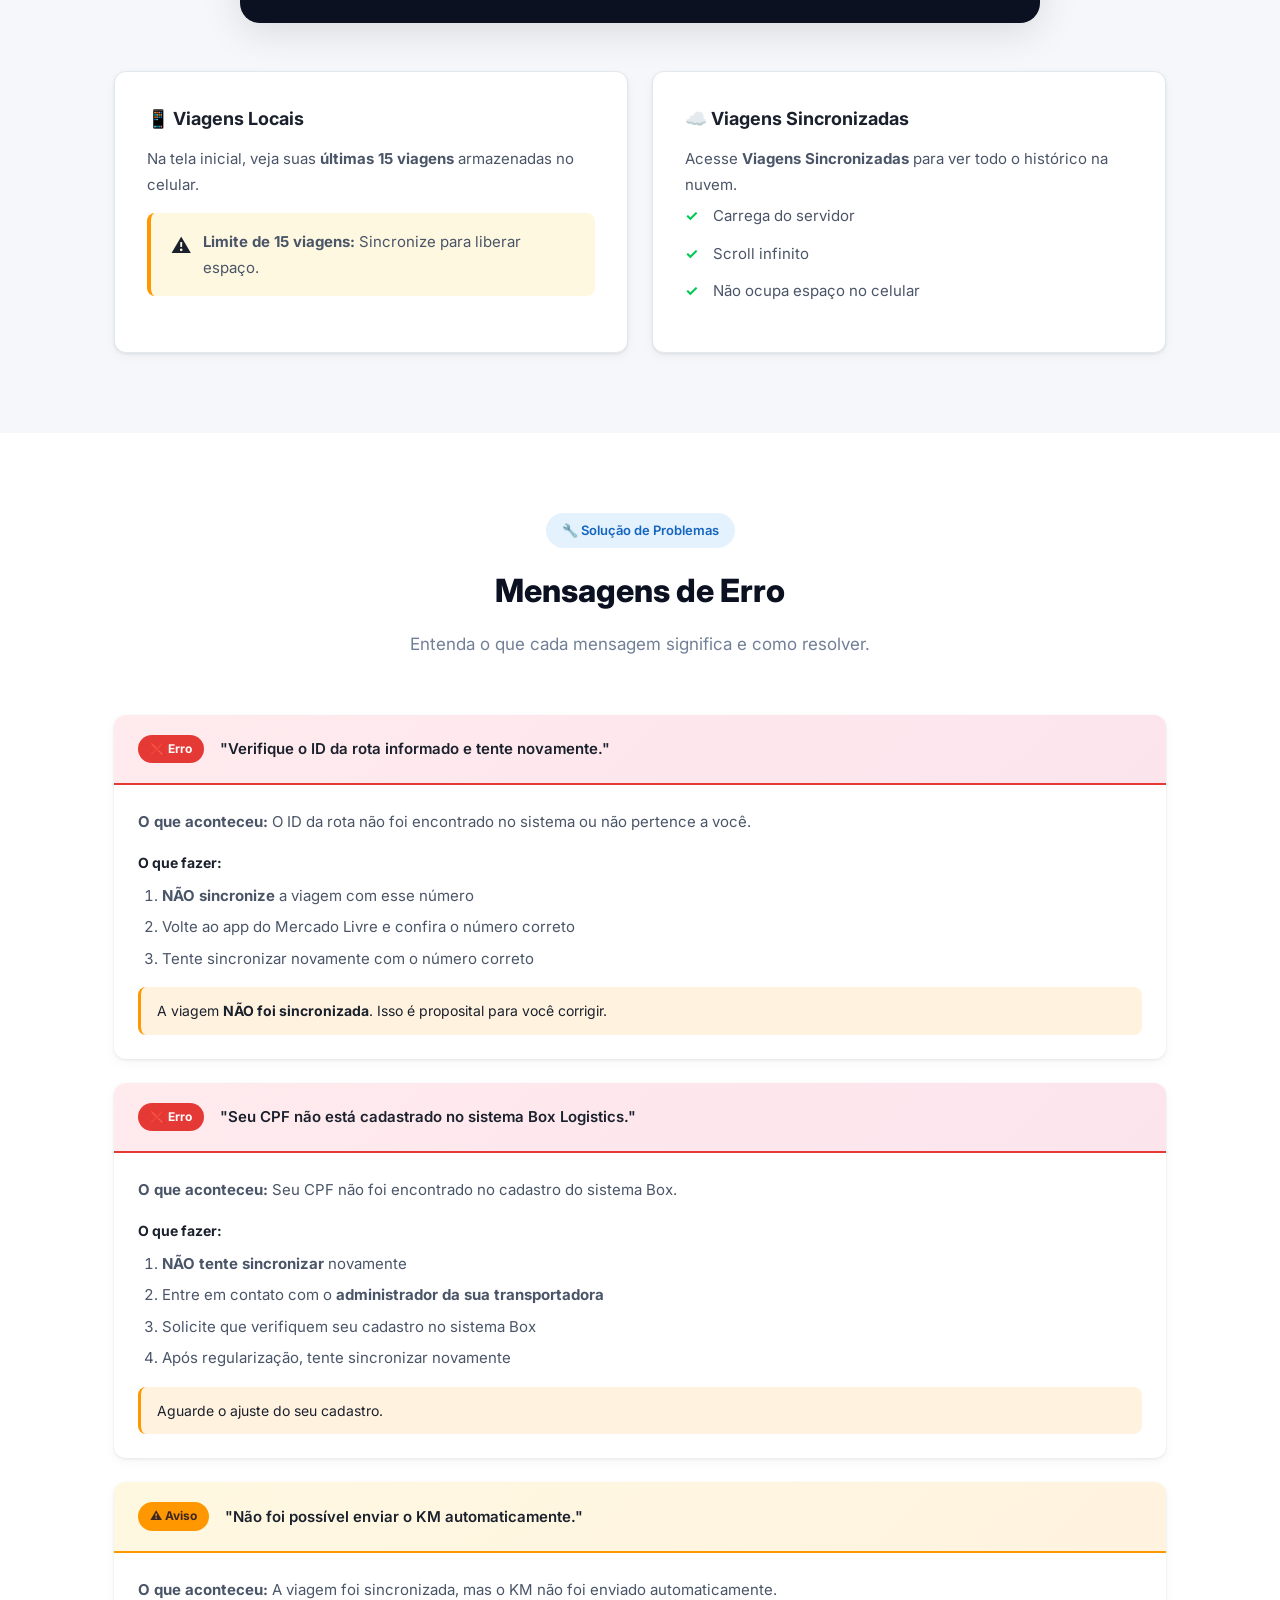
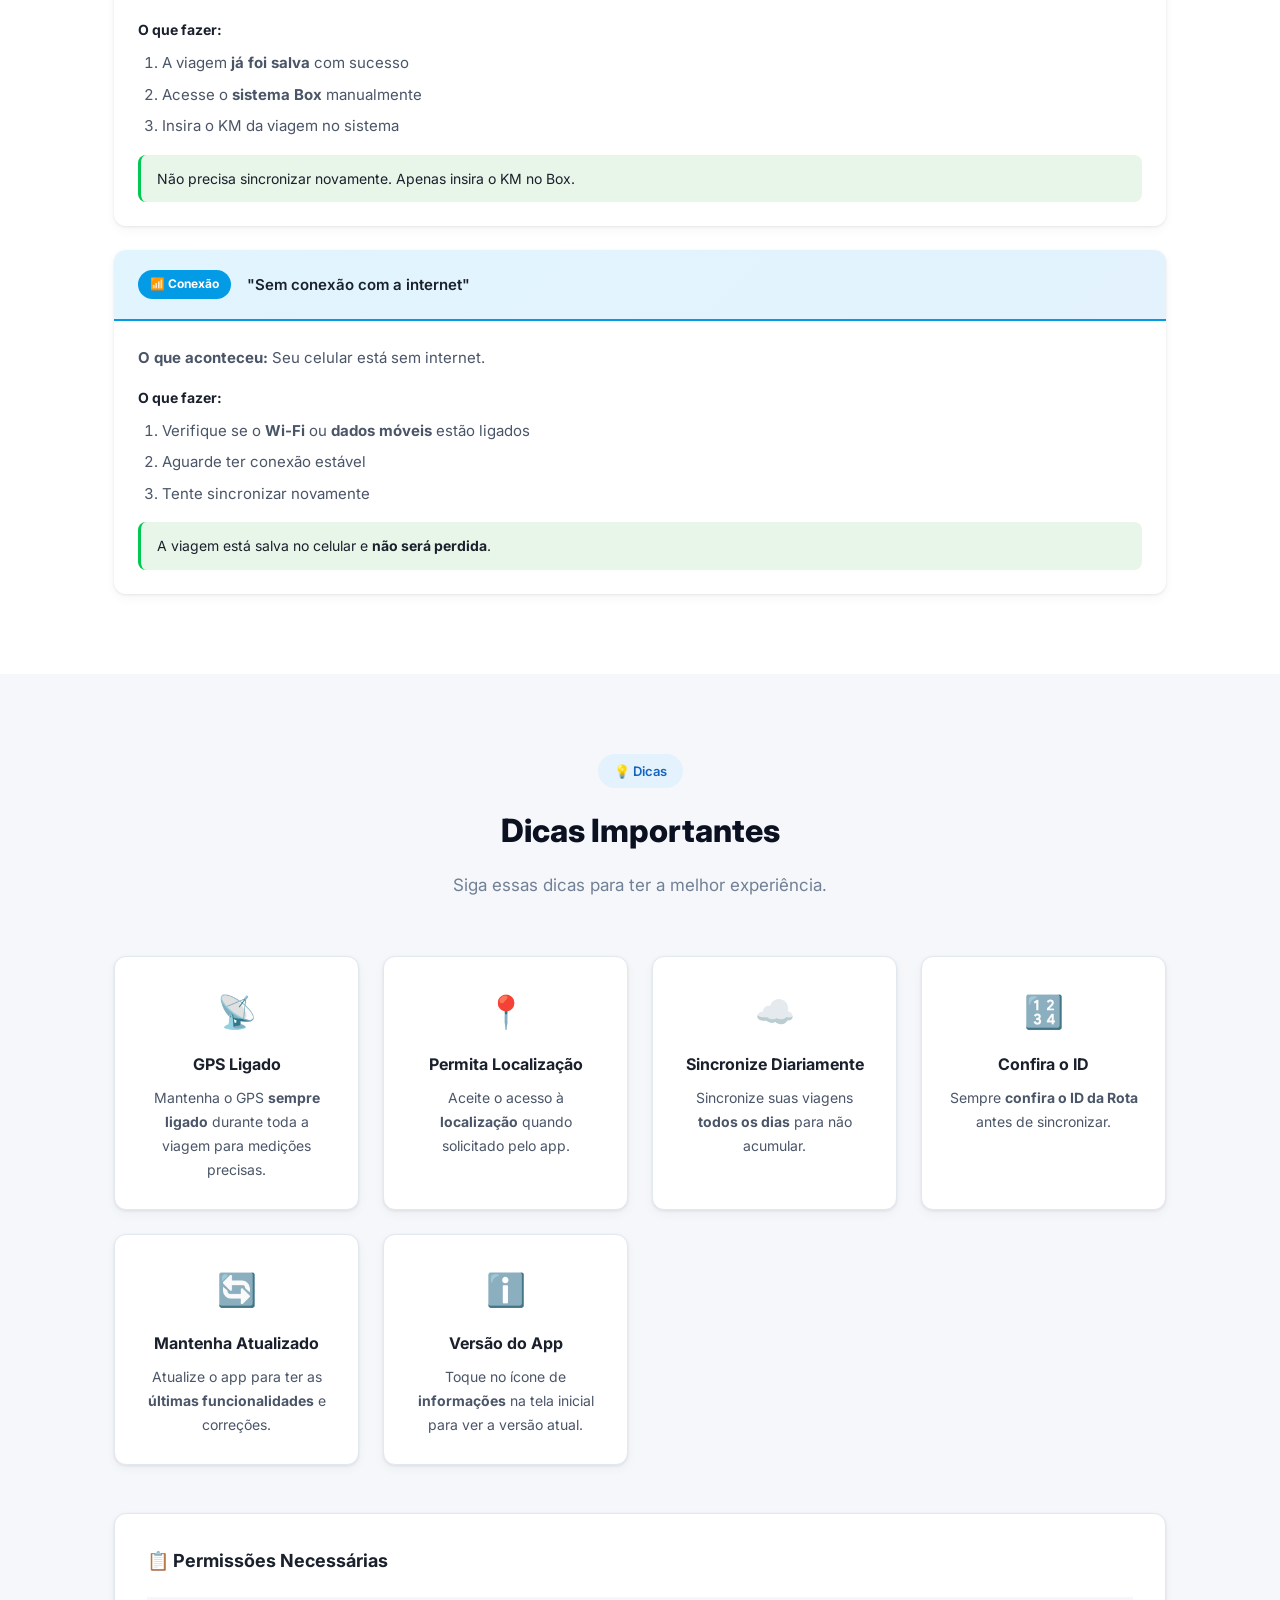
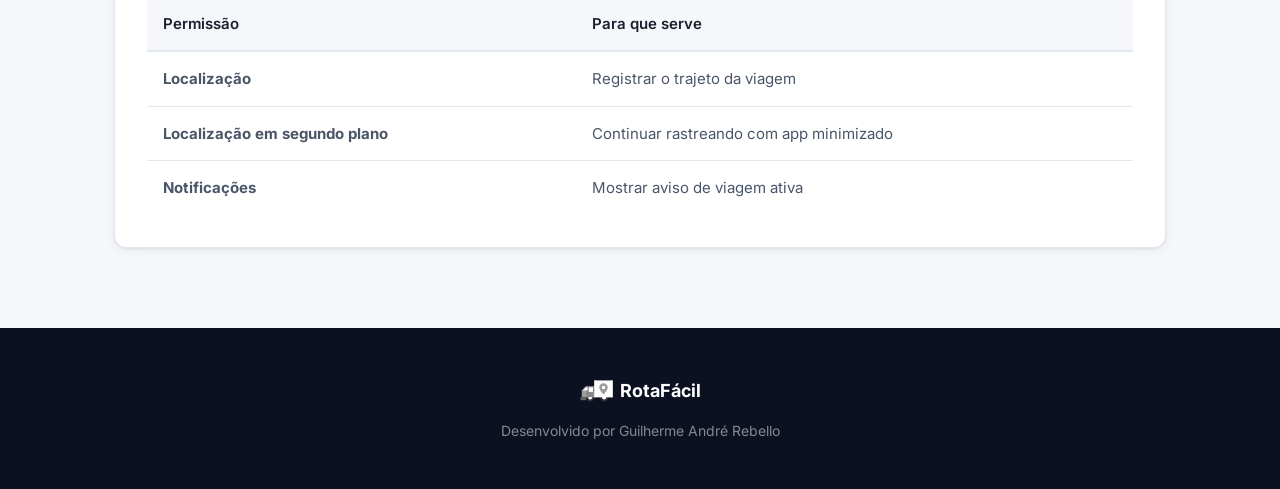
==== commit c13e0365: "feat: add custom logo and update registration steps to include PIN verification" ====
--- a/index.html
+++ b/index.html
@@ -15,8 +15,8 @@
     <!-- Navigation -->
     <nav class="navbar" id="navbar">
         <div class="nav-container">
-            <a href="#" class="nav-logo">
-                <span class="logo-icon">📍</span>
+            <a href="#" class="nav-logo" style="display: flex; align-items: center; gap: 6px;">
+                <img src="logo.svg" alt="RotaFácil Logo" height="28">
                 <span>RotaFácil</span>
             </a>
             <button class="nav-toggle" id="navToggle" aria-label="Menu">
@@ -37,8 +37,7 @@
     <header class="hero" id="inicio">
         <div class="hero-bg"></div>
         <div class="hero-content">
-            <div class="hero-badge">Versão 1.4.0</div>
-            <h1>Guia do <span class="gradient-text">Motorista</span></h1>
+            <h1>Guia do Motorista</h1>
             <p class="hero-subtitle">Tudo que você precisa saber para usar o RotaFácil.<br>Registre rotas, distâncias e tempos de viagem automaticamente.</p>
             <div class="hero-actions">
                 <a href="#download" class="btn btn-primary">
@@ -61,7 +60,7 @@
                 <div class="download-icon">📱</div>
                 <div class="download-info">
                     <h3>RotaFácil para Android</h3>
-                    <p>Versão 1.4.0 · Requer Android 8.0 ou superior</p>
+                    <p>Requer Android 8.0 ou superior</p>
                 </div>
                 <a href="https://firebasestorage.googleapis.com/v0/b/tracking-app-1030a.firebasestorage.app/o/RotaFacil.apk?alt=media&token=f39f8e51-ebe7-4e70-9455-74addaf4200e" 
                    class="btn btn-download" 
@@ -109,16 +108,21 @@
                 </div>
                 <div class="step-card">
                     <div class="step-number">2</div>
-                    <h3>Preencha seus Dados</h3>
-                    <p>Informe nome, e-mail, CPF, selecione sua <strong>Transportadora</strong> e crie uma senha.</p>
+                    <h3>Seus Dados</h3>
+                    <p>Informe nome, e-mail, CPF e a <strong>Transportadora</strong>.</p>
+                </div>
+                <div class="step-card" style="border: 1.5px solid #1976D2;">
+                    <div class="step-number" style="background-color: #1976D2;">🔒</div>
+                    <h3>Insira o PIN</h3>
+                    <p>Digite o <strong>PIN de Segurança</strong> de 6 dígitos (solicite ao seu gestor).</p>
                 </div>
                 <div class="step-card">
-                    <div class="step-number">3</div>
+                    <div class="step-number">4</div>
                     <h3>Verifique seu E-mail</h3>
                     <p>Você receberá um link de confirmação. <strong>Clique no link</strong> para ativar sua conta.</p>
                 </div>
                 <div class="step-card">
-                    <div class="step-number">4</div>
+                    <div class="step-number">5</div>
                     <h3>Faça Login</h3>
                     <p>Volte ao app, informe e-mail e senha e toque em <strong>Entrar</strong>.</p>
                 </div>
@@ -440,10 +444,9 @@
     <footer class="footer">
         <div class="container">
             <div class="footer-content">
-                <div class="footer-brand">
-                    <span class="logo-icon">📍</span>
+                <div class="footer-brand" style="display: flex; align-items: center; gap: 6px;">
+                    <img src="logo.svg" alt="Logo RotaFácil" height="24" style="filter: grayscale(1) brightness(1.5);">
                     <span class="footer-name">RotaFácil</span>
-                    <span class="footer-version">v1.4.0</span>
                 </div>
                 <p class="footer-text">Desenvolvido por Guilherme André Rebello</p>
 
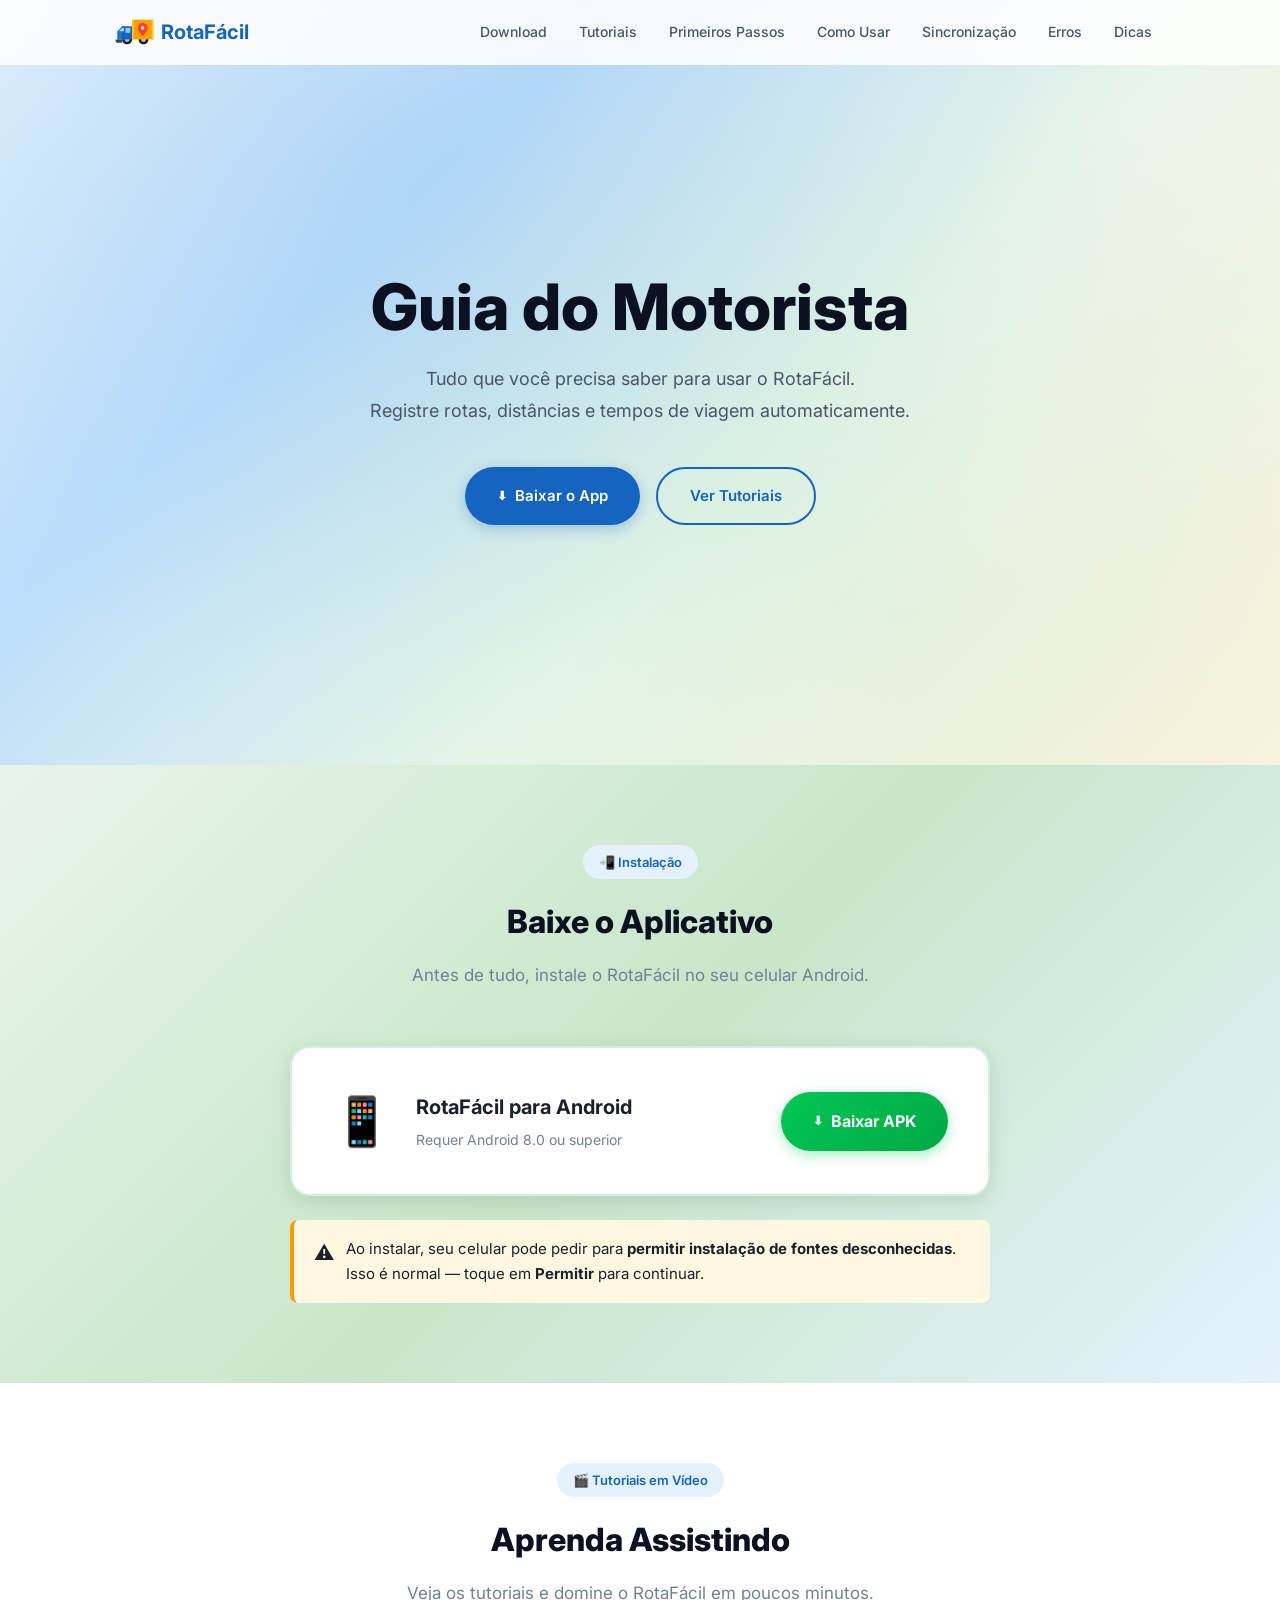
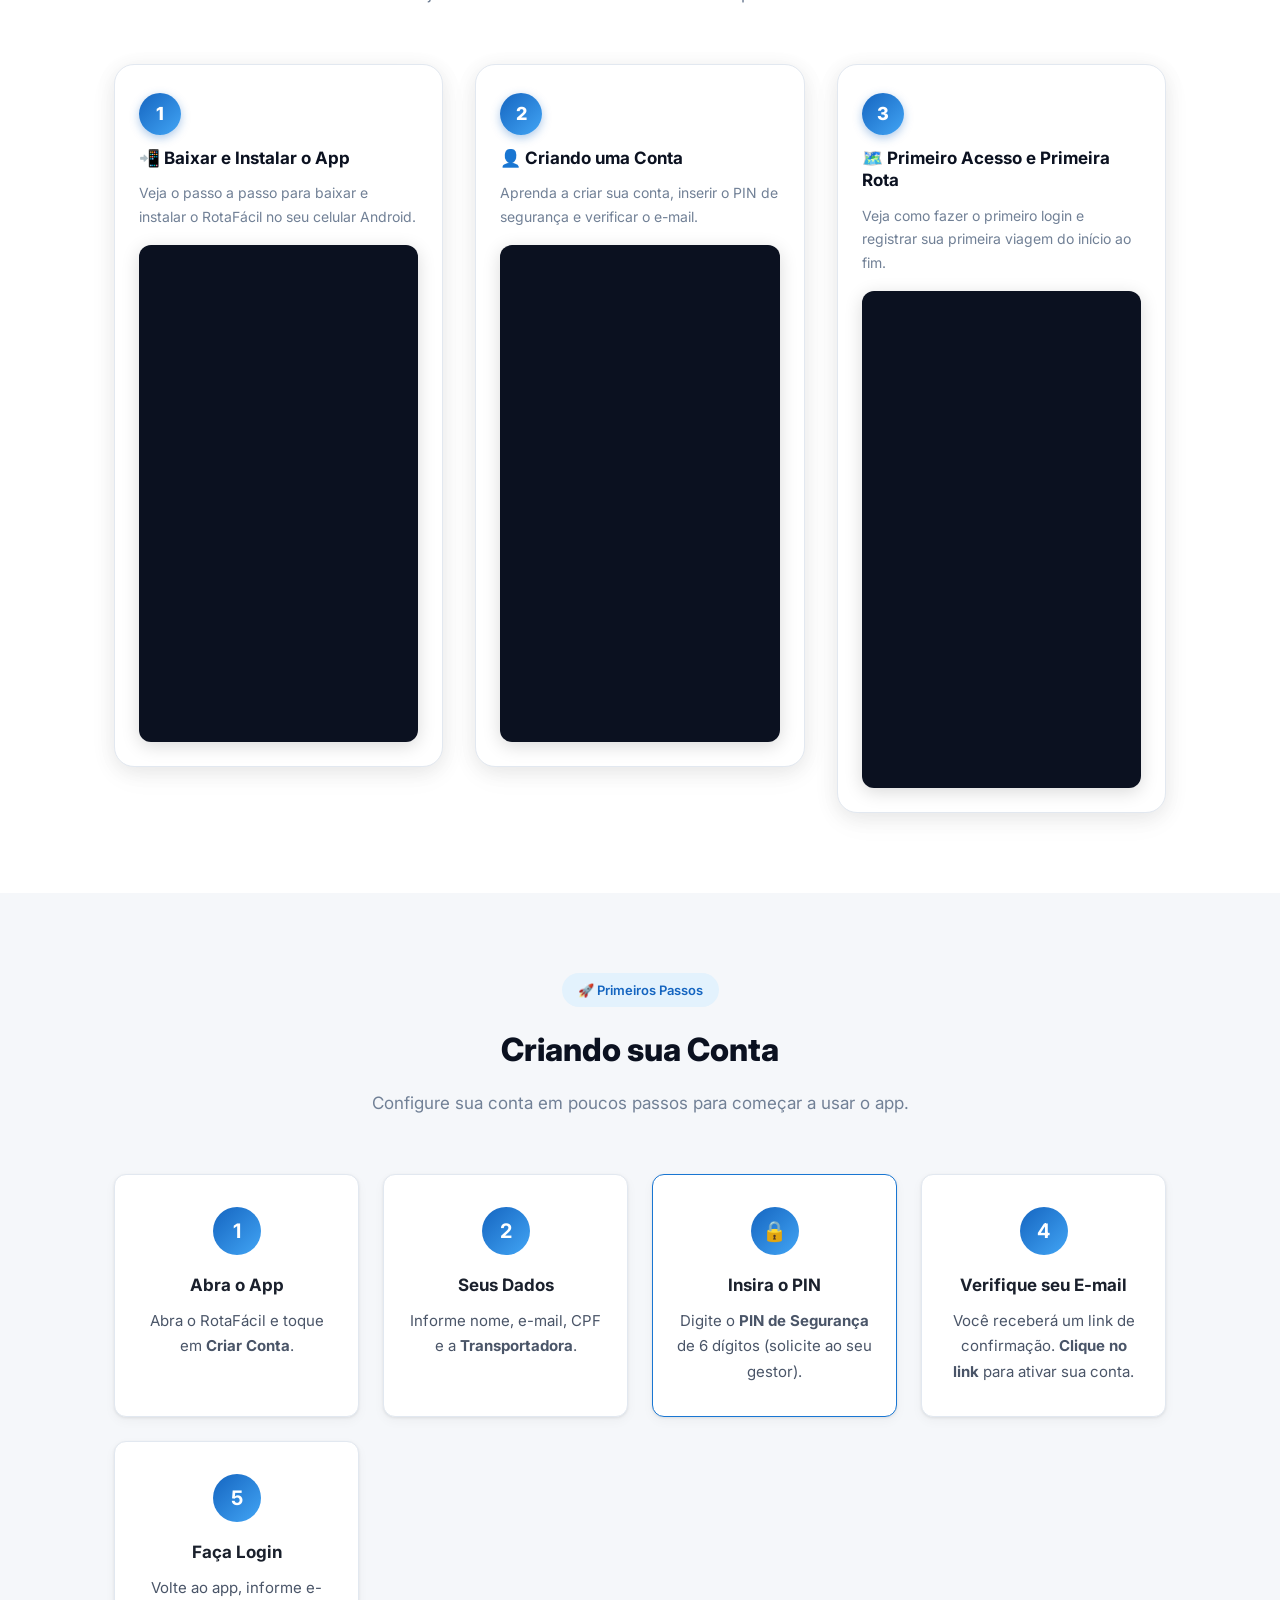
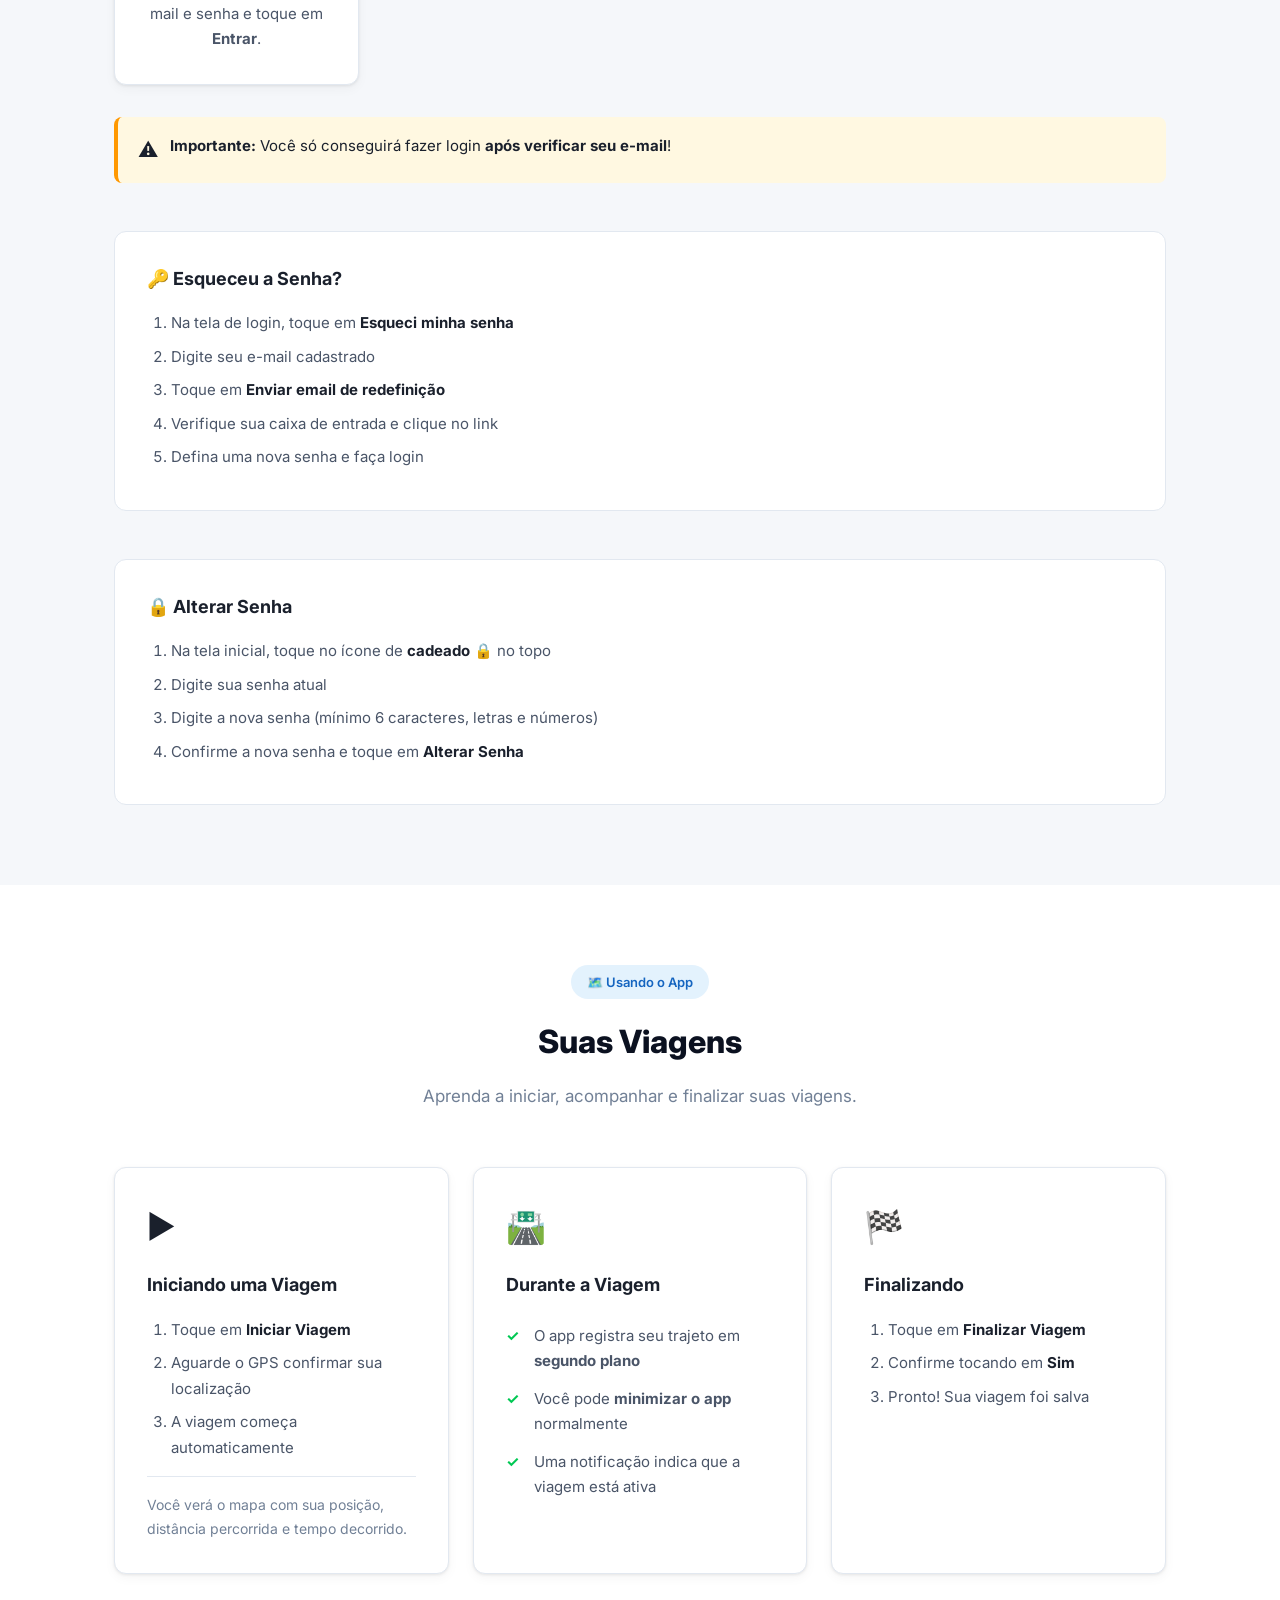
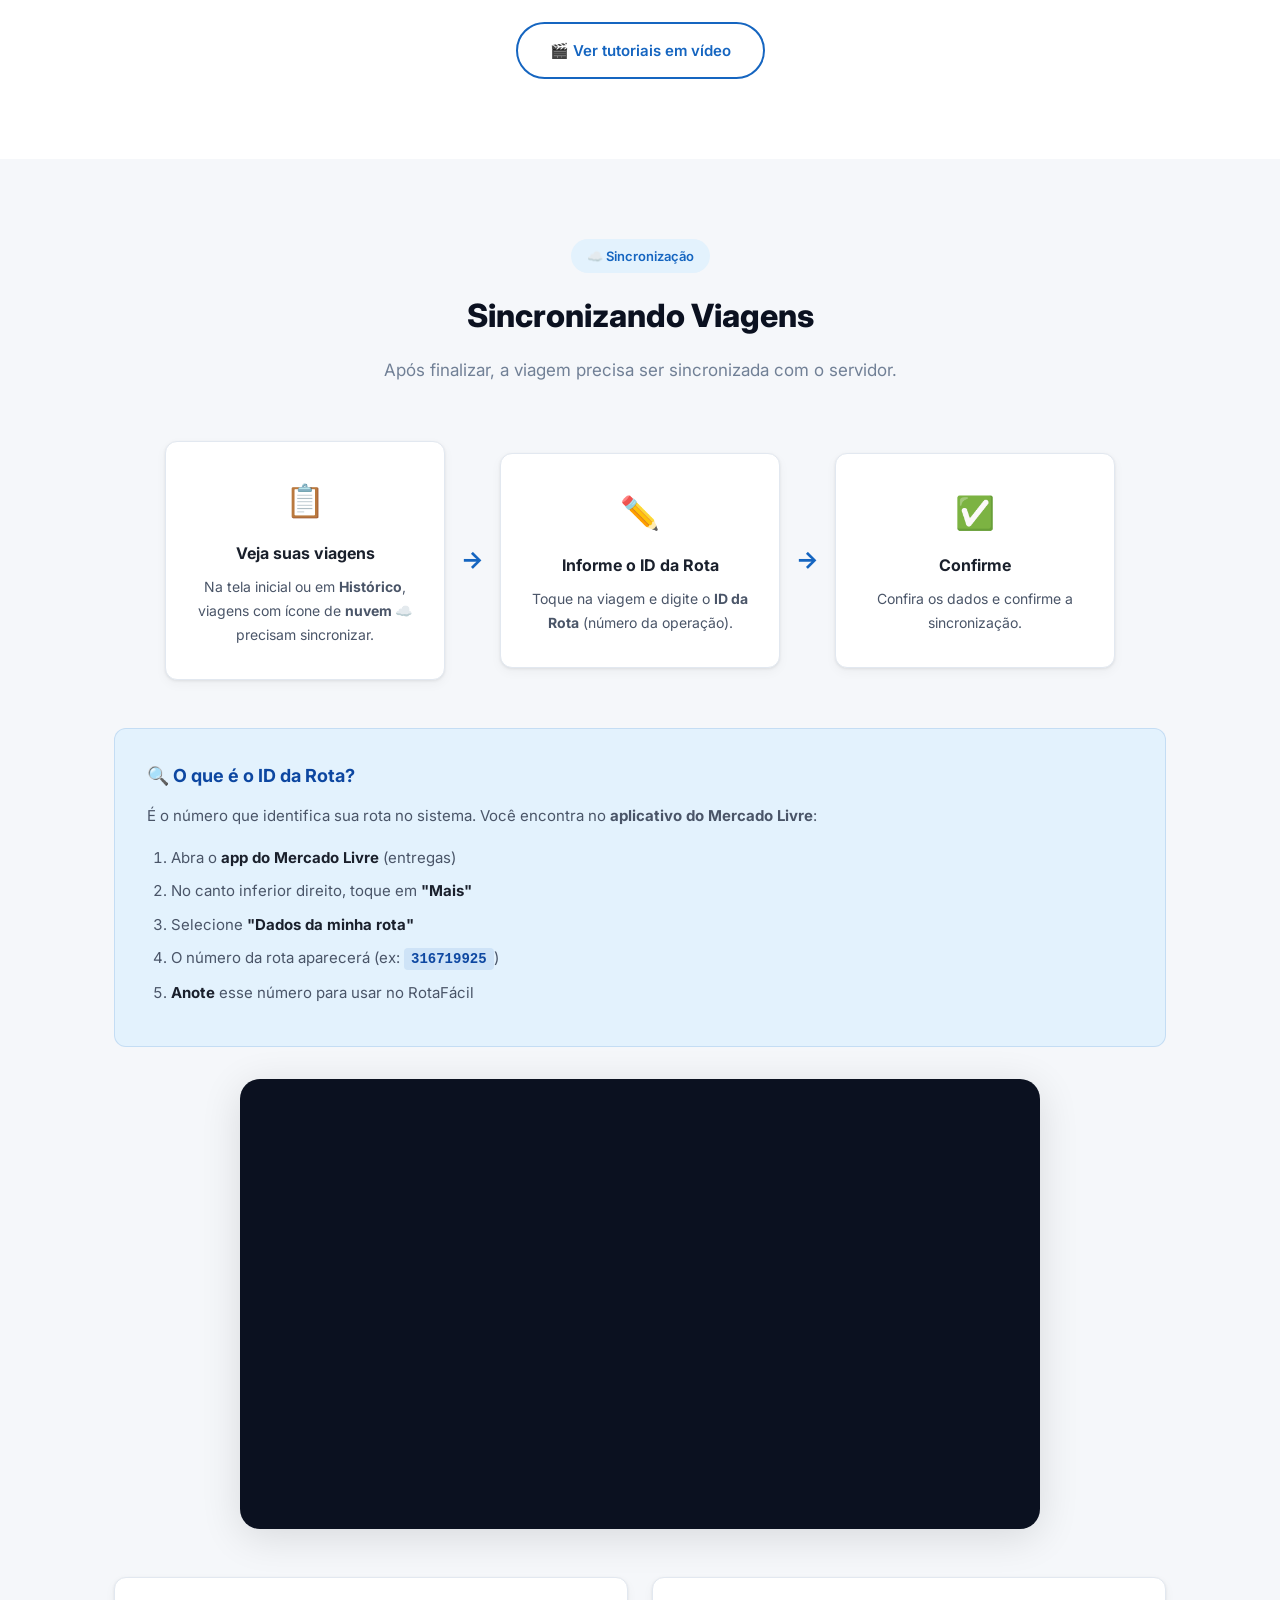
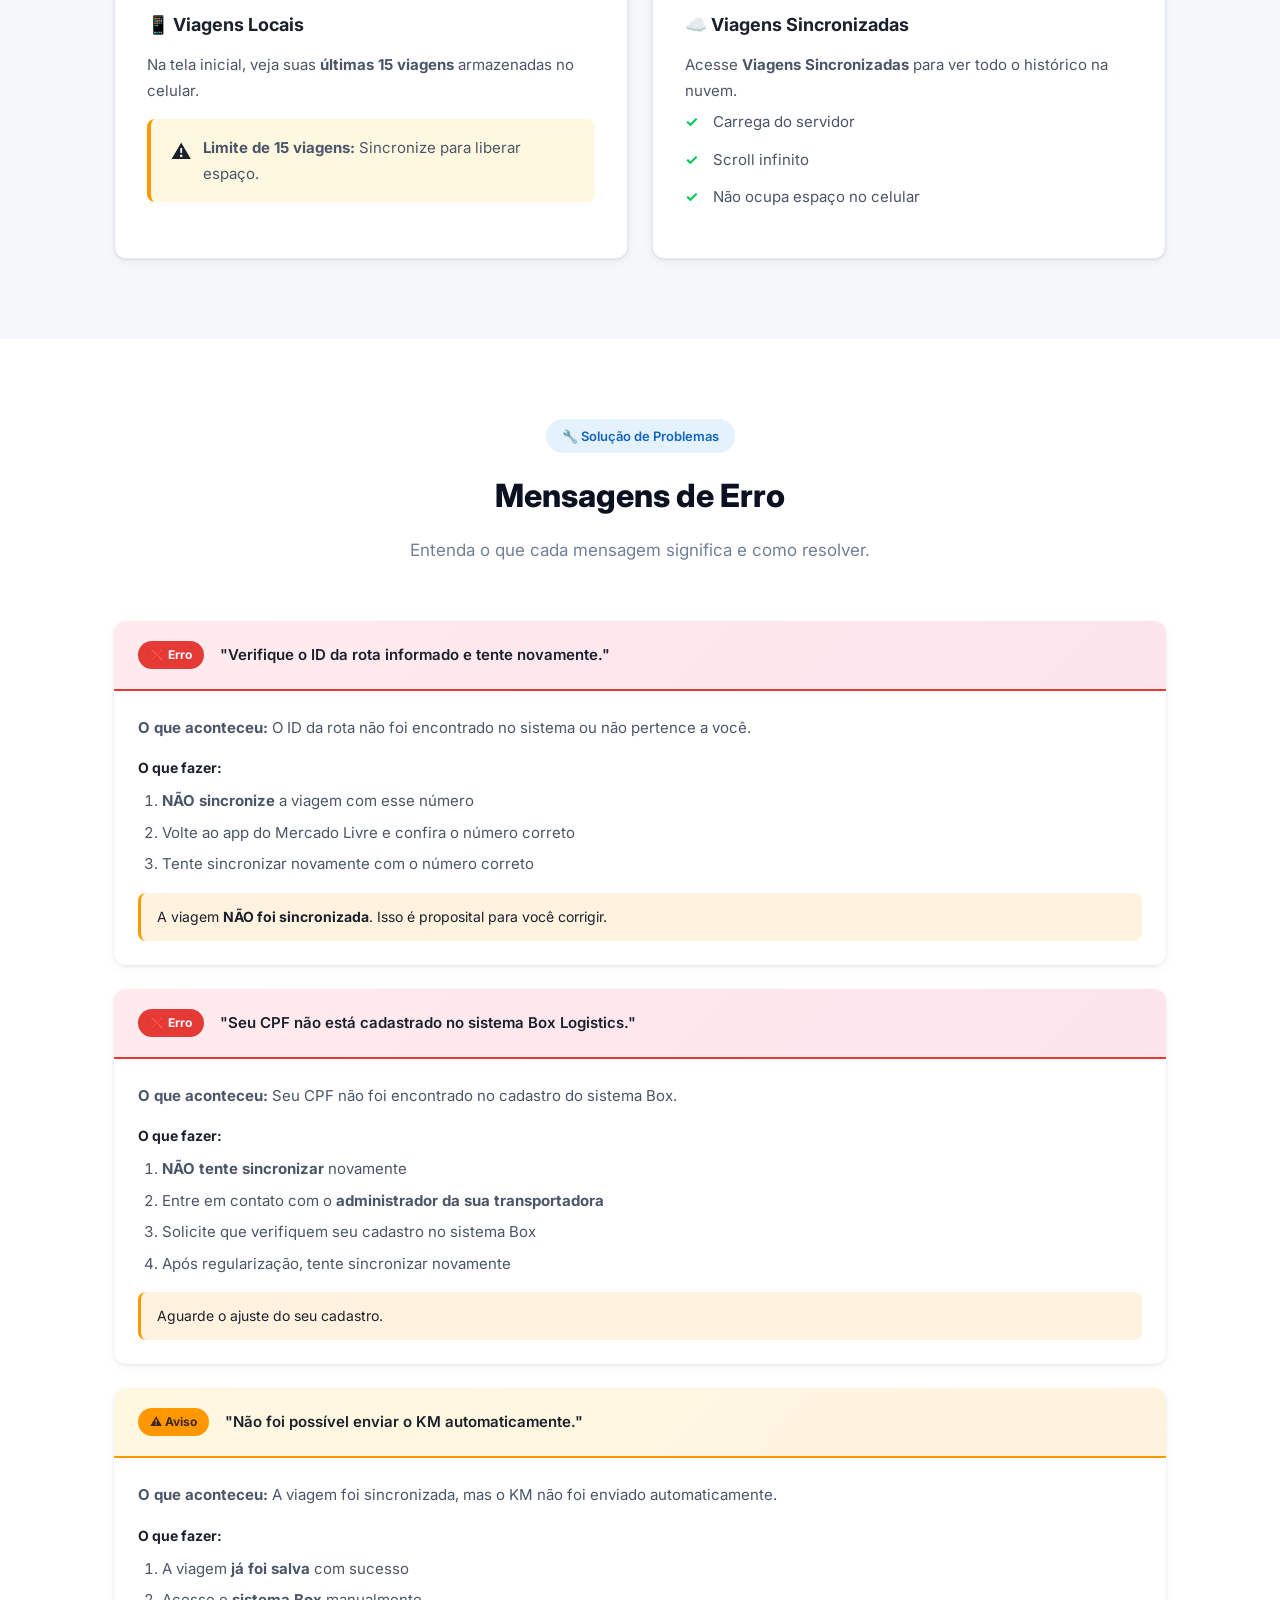
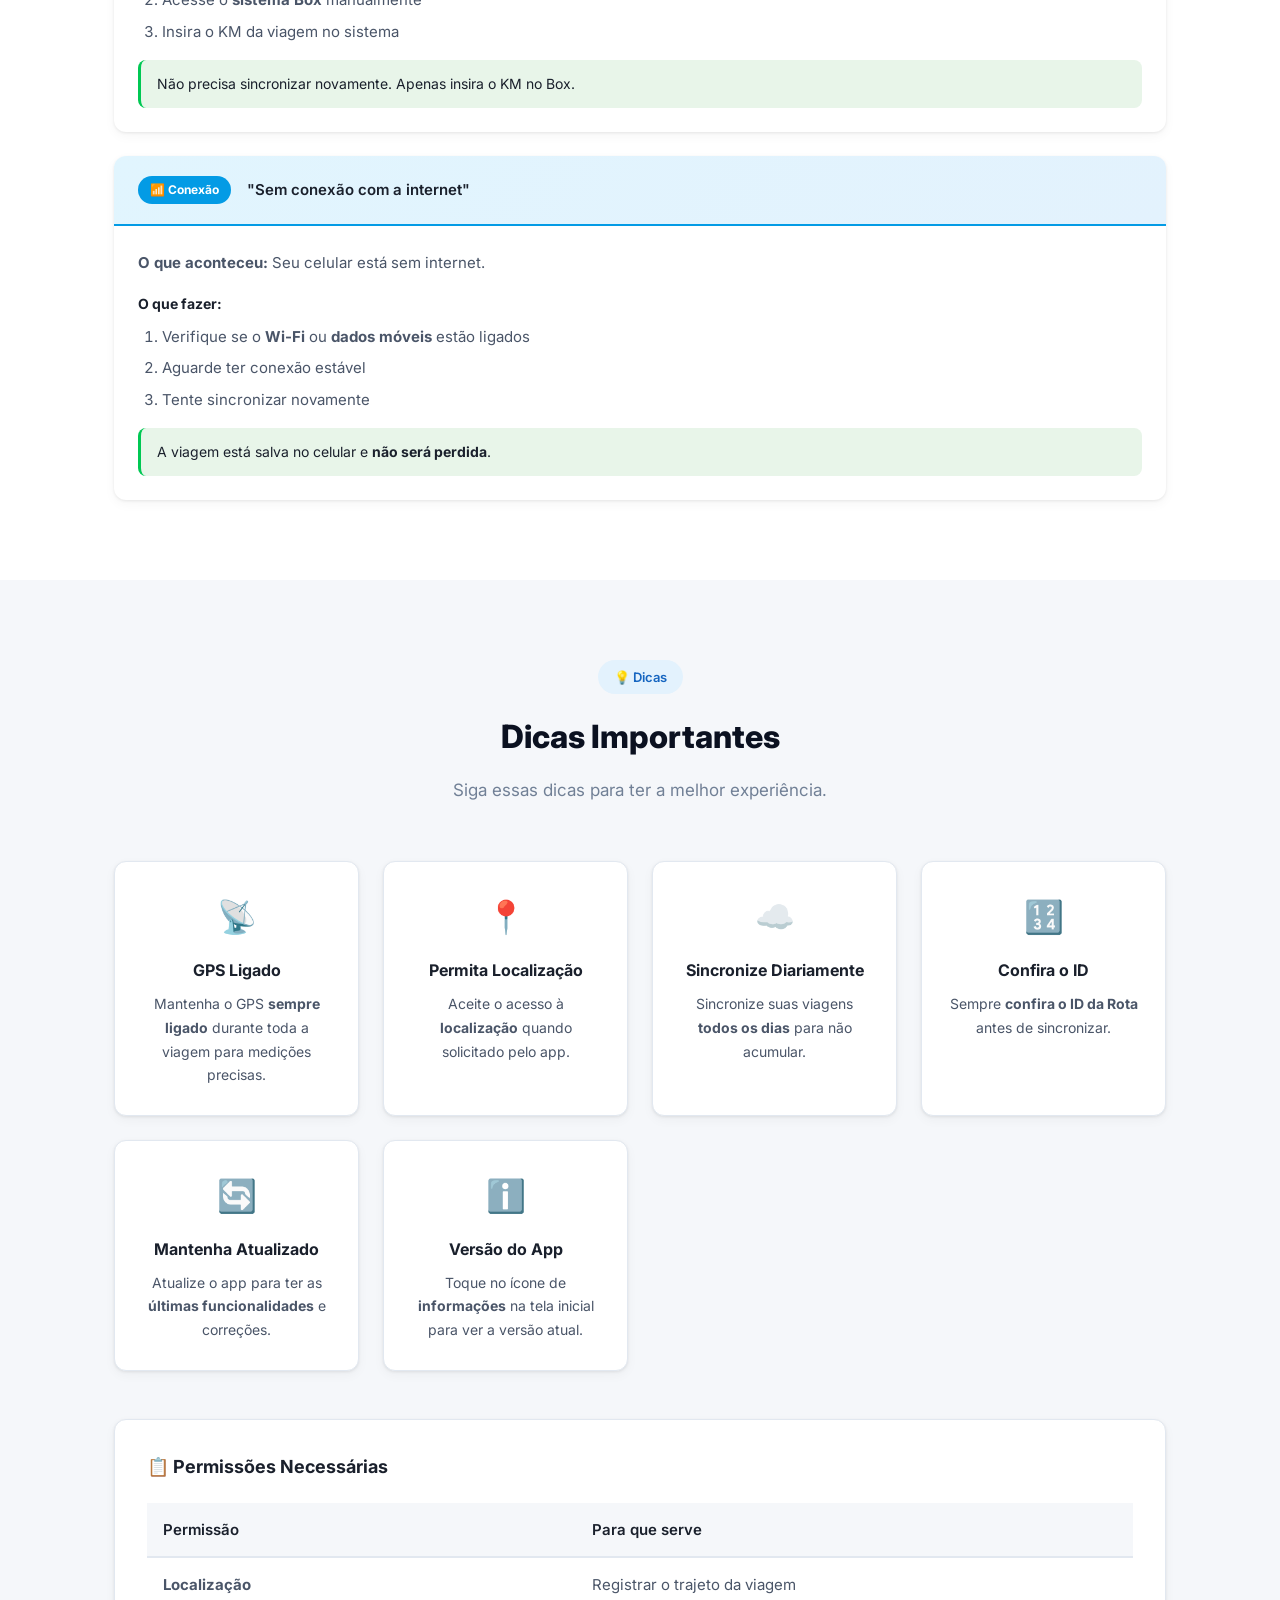
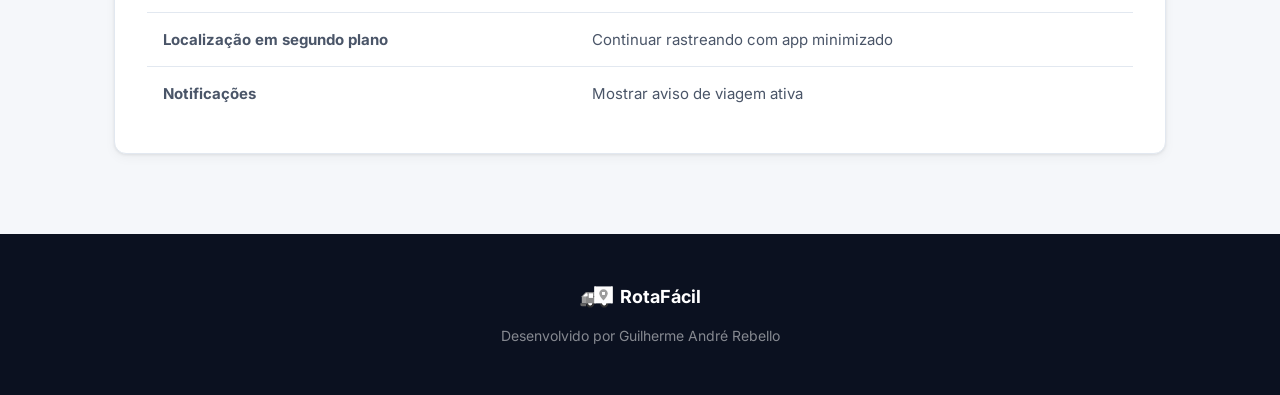
==== commit 619322bf: "feat: add responsive video tutorial grid section with embedded YouTube content" ====
--- a/index.html
+++ b/index.html
@@ -24,6 +24,7 @@
             </button>
             <ul class="nav-menu" id="navMenu">
                 <li><a href="#download" class="nav-link">Download</a></li>
+                <li><a href="#tutoriais" class="nav-link">Tutoriais</a></li>
                 <li><a href="#primeiros-passos" class="nav-link">Primeiros Passos</a></li>
                 <li><a href="#usando" class="nav-link">Como Usar</a></li>
                 <li><a href="#sincronizacao" class="nav-link">Sincronização</a></li>
@@ -43,7 +44,7 @@
                 <a href="#download" class="btn btn-primary">
                     <span class="btn-icon">⬇</span> Baixar o App
                 </a>
-                <a href="#video-intro" class="btn btn-outline">Ver Instruções</a>
+                <a href="#tutoriais" class="btn btn-outline">Ver Tutoriais</a>
             </div>
         </div>
     </header>
@@ -75,19 +76,64 @@
         </div>
     </section>
 
-    <!-- Video Section -->
-    <section class="section" id="video-intro">
-        <div class="container">
-            <div class="section-header">
-                <span class="section-badge">🎬 Tutorial</span>
-                <h2>Veja como funciona</h2>
-                <p>Assista ao vídeo e aprenda a usar o RotaFácil em poucos minutos.</p>
-            </div>
-            <div class="video-wrapper">
-                <div class="video-placeholder">
-                    <span class="video-placeholder-icon">🎬</span>
-                    <p>Vídeo em breve...</p>
-                </div>
+    <!-- Tutorials Section -->
+    <section class="section" id="tutoriais">
+        <div class="container">
+            <div class="section-header">
+                <span class="section-badge">🎬 Tutoriais em Vídeo</span>
+                <h2>Aprenda Assistindo</h2>
+                <p>Veja os tutoriais e domine o RotaFácil em poucos minutos.</p>
+            </div>
+            <div class="tutorials-grid">
+
+                <!-- Tutorial 1: Baixar e Instalar -->
+                <div class="tutorial-card">
+                    <div class="tutorial-badge">1</div>
+                    <h3>📲 Baixar e Instalar o App</h3>
+                    <p>Veja o passo a passo para baixar e instalar o RotaFácil no seu celular Android.</p>
+                    <div class="tutorial-video-wrapper">
+                        <iframe
+                            src="https://www.youtube.com/embed/UW8HsdDPsuY"
+                            title="Instruções para baixar e instalar o aplicativo RotaFácil"
+                            frameborder="0"
+                            allow="accelerometer; autoplay; clipboard-write; encrypted-media; gyroscope; picture-in-picture"
+                            allowfullscreen>
+                        </iframe>
+                    </div>
+                </div>
+
+                <!-- Tutorial 2: Criando uma Conta -->
+                <div class="tutorial-card">
+                    <div class="tutorial-badge">2</div>
+                    <h3>👤 Criando uma Conta</h3>
+                    <p>Aprenda a criar sua conta, inserir o PIN de segurança e verificar o e-mail.</p>
+                    <div class="tutorial-video-wrapper">
+                        <iframe
+                            src="https://www.youtube.com/embed/oJjMZzjjQUo"
+                            title="Criando uma conta no RotaFácil"
+                            frameborder="0"
+                            allow="accelerometer; autoplay; clipboard-write; encrypted-media; gyroscope; picture-in-picture"
+                            allowfullscreen>
+                        </iframe>
+                    </div>
+                </div>
+
+                <!-- Tutorial 3: Primeiro Acesso e Primeira Rota -->
+                <div class="tutorial-card">
+                    <div class="tutorial-badge">3</div>
+                    <h3>🗺️ Primeiro Acesso e Primeira Rota</h3>
+                    <p>Veja como fazer o primeiro login e registrar sua primeira viagem do início ao fim.</p>
+                    <div class="tutorial-video-wrapper">
+                        <iframe
+                            src="https://www.youtube.com/embed/SZ59fn2D3E4"
+                            title="Primeiro acesso e primeira rota no RotaFácil"
+                            frameborder="0"
+                            allow="accelerometer; autoplay; clipboard-write; encrypted-media; gyroscope; picture-in-picture"
+                            allowfullscreen>
+                        </iframe>
+                    </div>
+                </div>
+
             </div>
         </div>
     </section>
@@ -198,12 +244,8 @@
                 </div>
             </div>
 
-            <!-- Video placeholder -->
-            <div class="video-wrapper" style="margin-top: 3rem;">
-                <div class="video-placeholder">
-                    <span class="video-placeholder-icon">🎬</span>
-                    <p>Vídeo em breve...</p>
-                </div>
+            <div class="tutorial-cta" style="margin-top: 3rem; text-align: center;">
+                <a href="#tutoriais" class="btn btn-outline">🎬 Ver tutoriais em vídeo</a>
             </div>
         </div>
     </section>
--- a/style.css
+++ b/style.css
@@ -392,6 +392,77 @@
     font-weight: 500;
     color: rgba(255, 255, 255, 0.5);
     letter-spacing: 0.05em;
+}
+
+/* ===== Tutorials Grid ===== */
+.tutorials-grid {
+    display: grid;
+    grid-template-columns: repeat(3, 1fr);
+    gap: 2rem;
+    align-items: start;
+}
+
+.tutorial-card {
+    background: var(--surface);
+    border-radius: var(--radius-lg);
+    padding: 1.75rem 1.5rem 1.5rem;
+    box-shadow: var(--shadow-lg);
+    border: 1px solid var(--border);
+    transition: var(--transition);
+    position: relative;
+    display: flex;
+    flex-direction: column;
+    gap: 0.75rem;
+}
+
+.tutorial-card:hover {
+    transform: translateY(-5px);
+    box-shadow: var(--shadow-xl);
+    border-color: var(--primary-light);
+}
+
+.tutorial-badge {
+    width: 42px;
+    height: 42px;
+    border-radius: 50%;
+    background: linear-gradient(135deg, var(--primary), var(--primary-light));
+    color: white;
+    font-size: 1.125rem;
+    font-weight: 800;
+    display: flex;
+    align-items: center;
+    justify-content: center;
+    flex-shrink: 0;
+    box-shadow: 0 3px 10px rgba(21, 101, 192, 0.35);
+}
+
+.tutorial-card h3 {
+    font-size: 1.0625rem;
+    font-weight: 700;
+    color: var(--bg-dark);
+    line-height: 1.3;
+}
+
+.tutorial-card > p {
+    font-size: 0.875rem;
+    color: var(--text-muted);
+    margin-bottom: 0.25rem;
+}
+
+/* YouTube Shorts: portrait aspect ratio 9/16 */
+.tutorial-video-wrapper {
+    width: 100%;
+    aspect-ratio: 9 / 16;
+    border-radius: var(--radius);
+    overflow: hidden;
+    background: #0B1120;
+    box-shadow: 0 4px 18px rgba(0,0,0,0.15);
+}
+
+.tutorial-video-wrapper iframe {
+    width: 100%;
+    height: 100%;
+    border: none;
 }
 
 /* ===== Steps Grid ===== */
@@ -1086,6 +1157,13 @@
         align-items: flex-start;
     }
 
+    .tutorials-grid {
+        grid-template-columns: 1fr;
+        max-width: 400px;
+        margin-left: auto;
+        margin-right: auto;
+    }
+
     .back-to-top {
         bottom: 1rem;
         right: 1rem;
@@ -1110,4 +1188,8 @@
     .steps-grid {
         grid-template-columns: 1fr;
     }
-}
+
+    .tutorial-card {
+        max-width: 100%;
+    }
+}
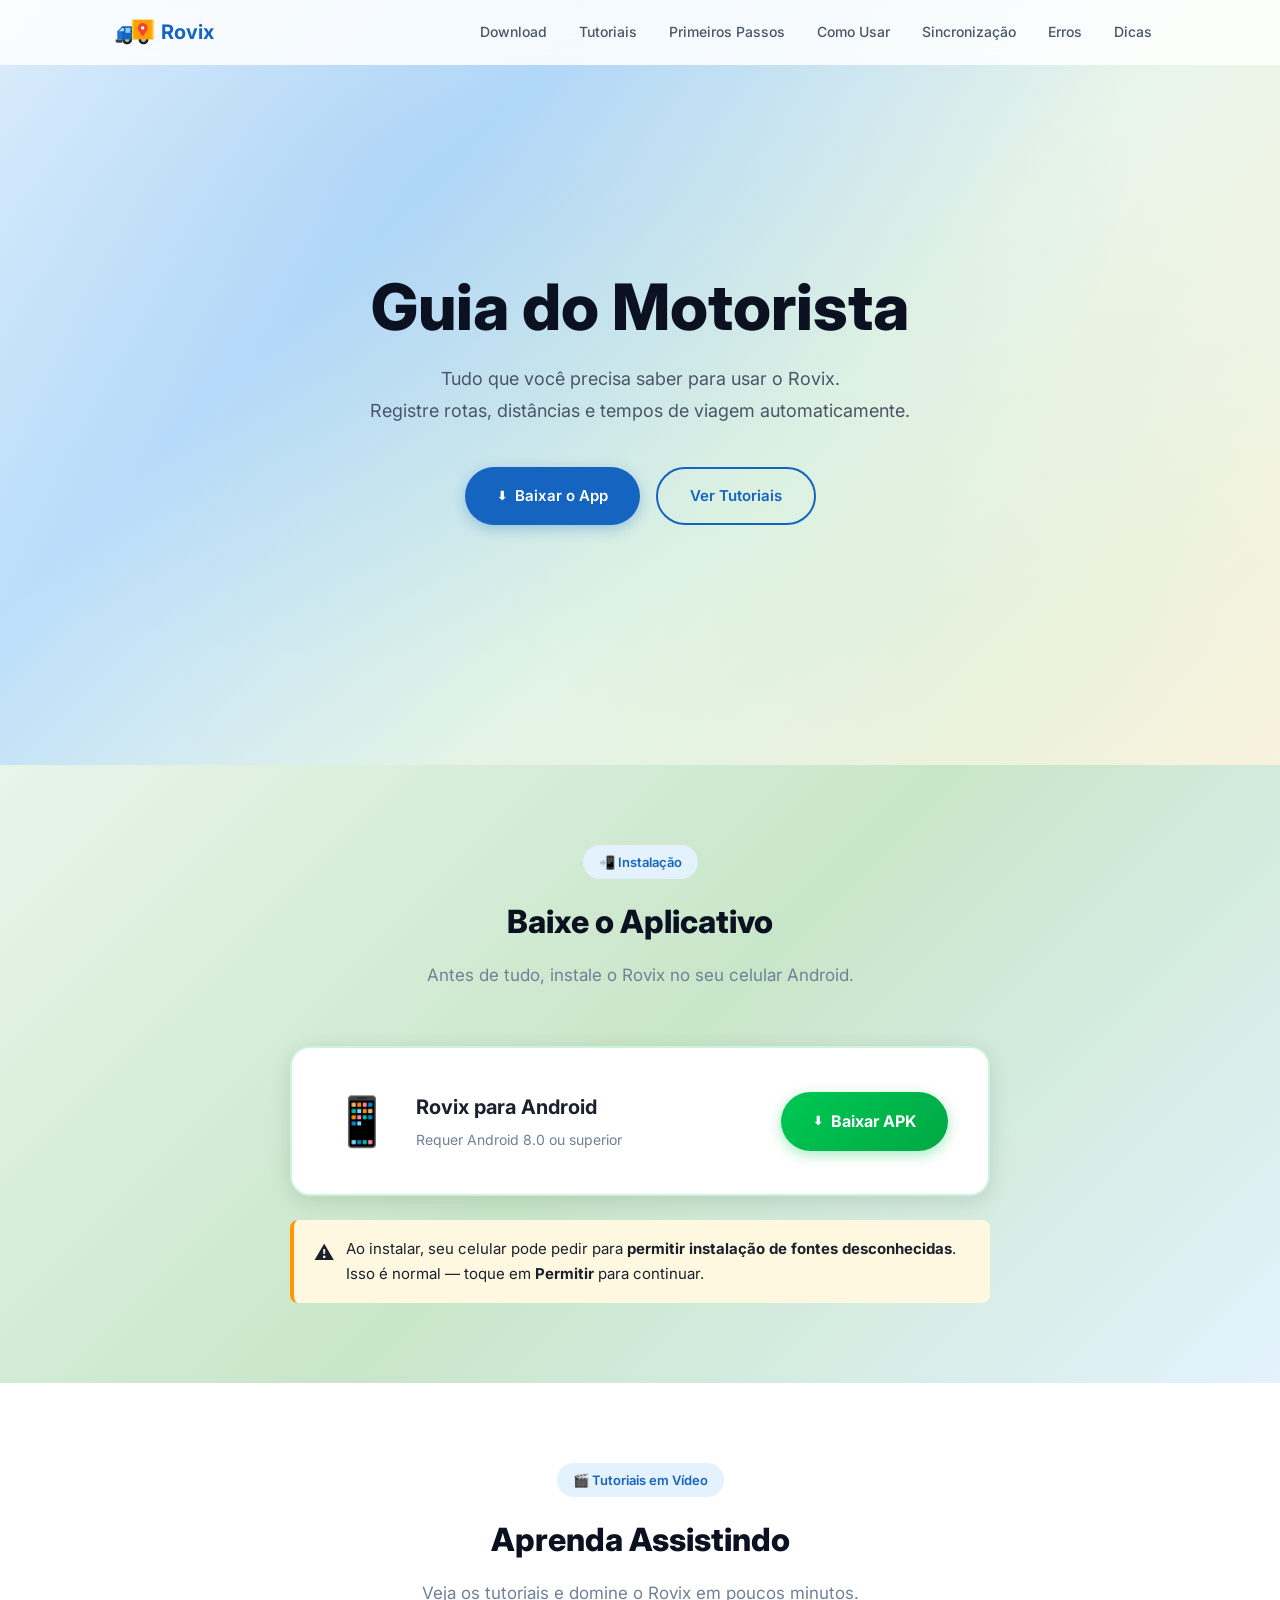
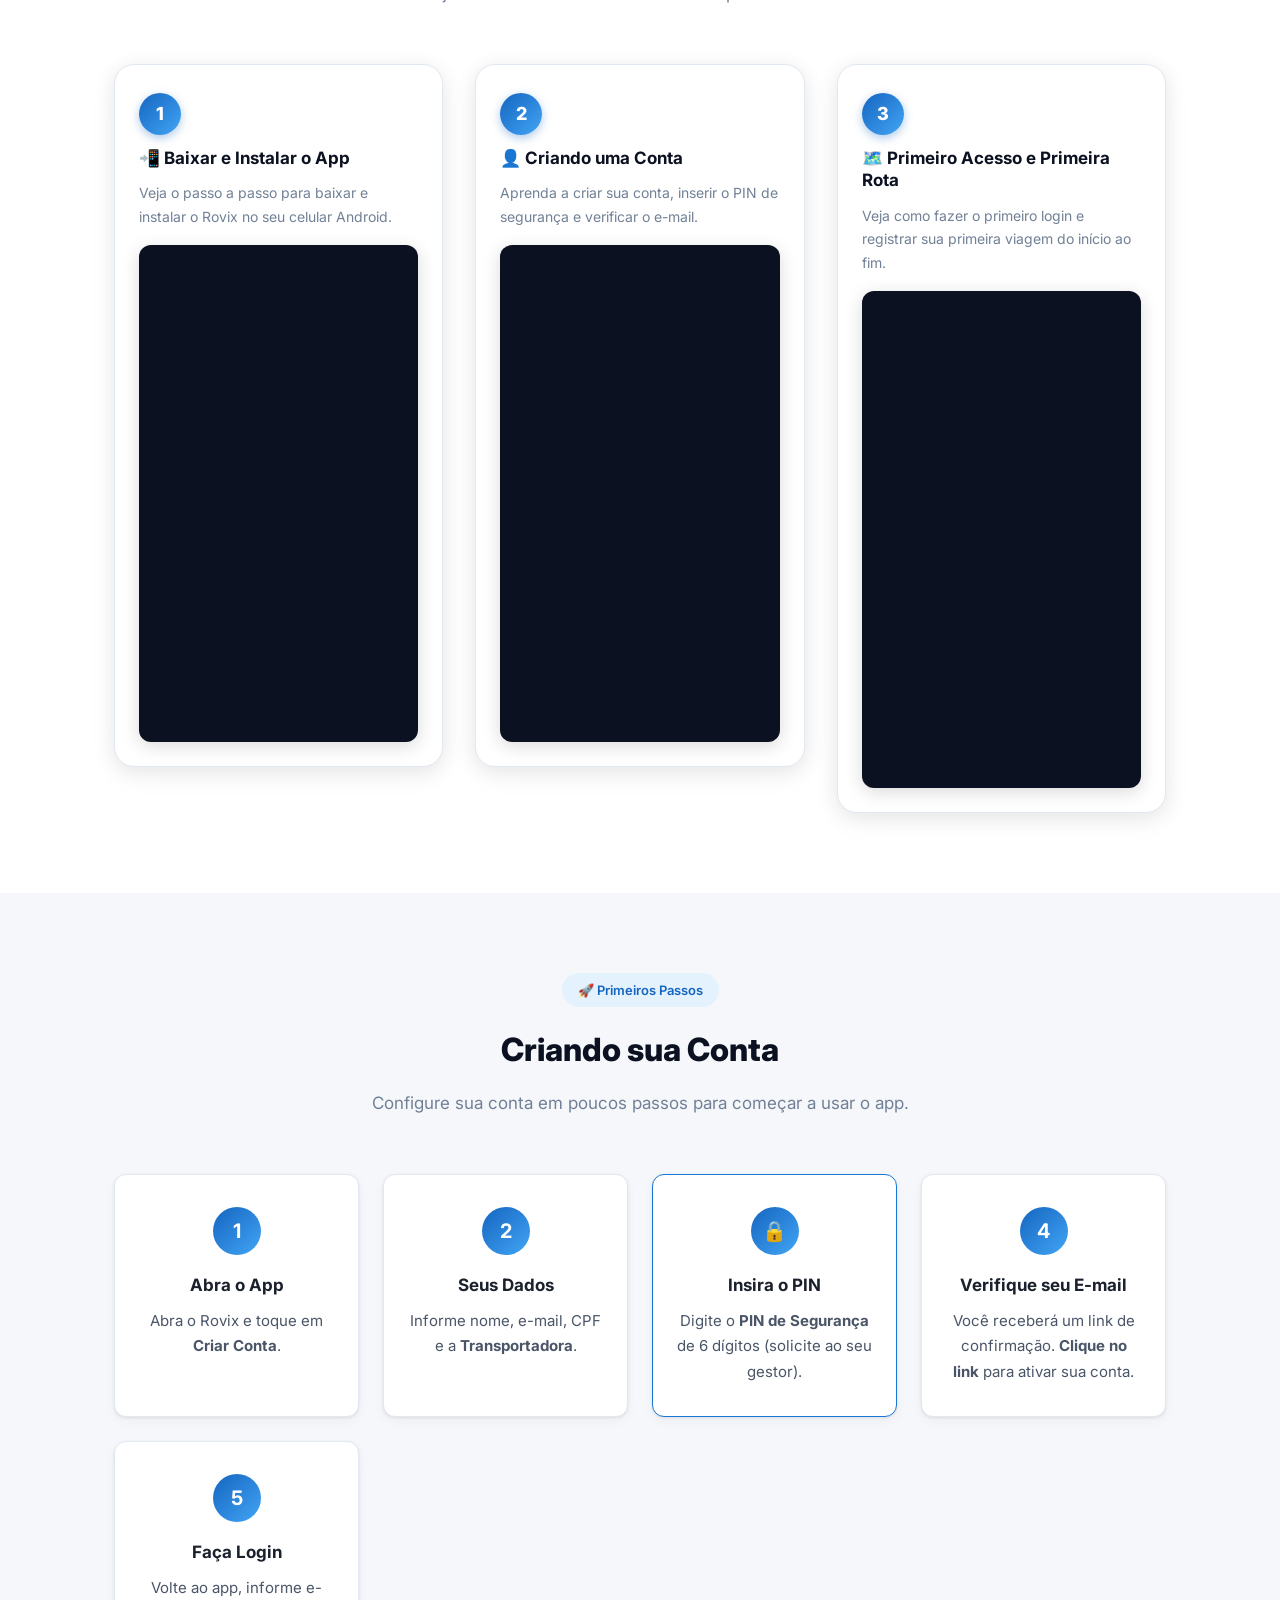
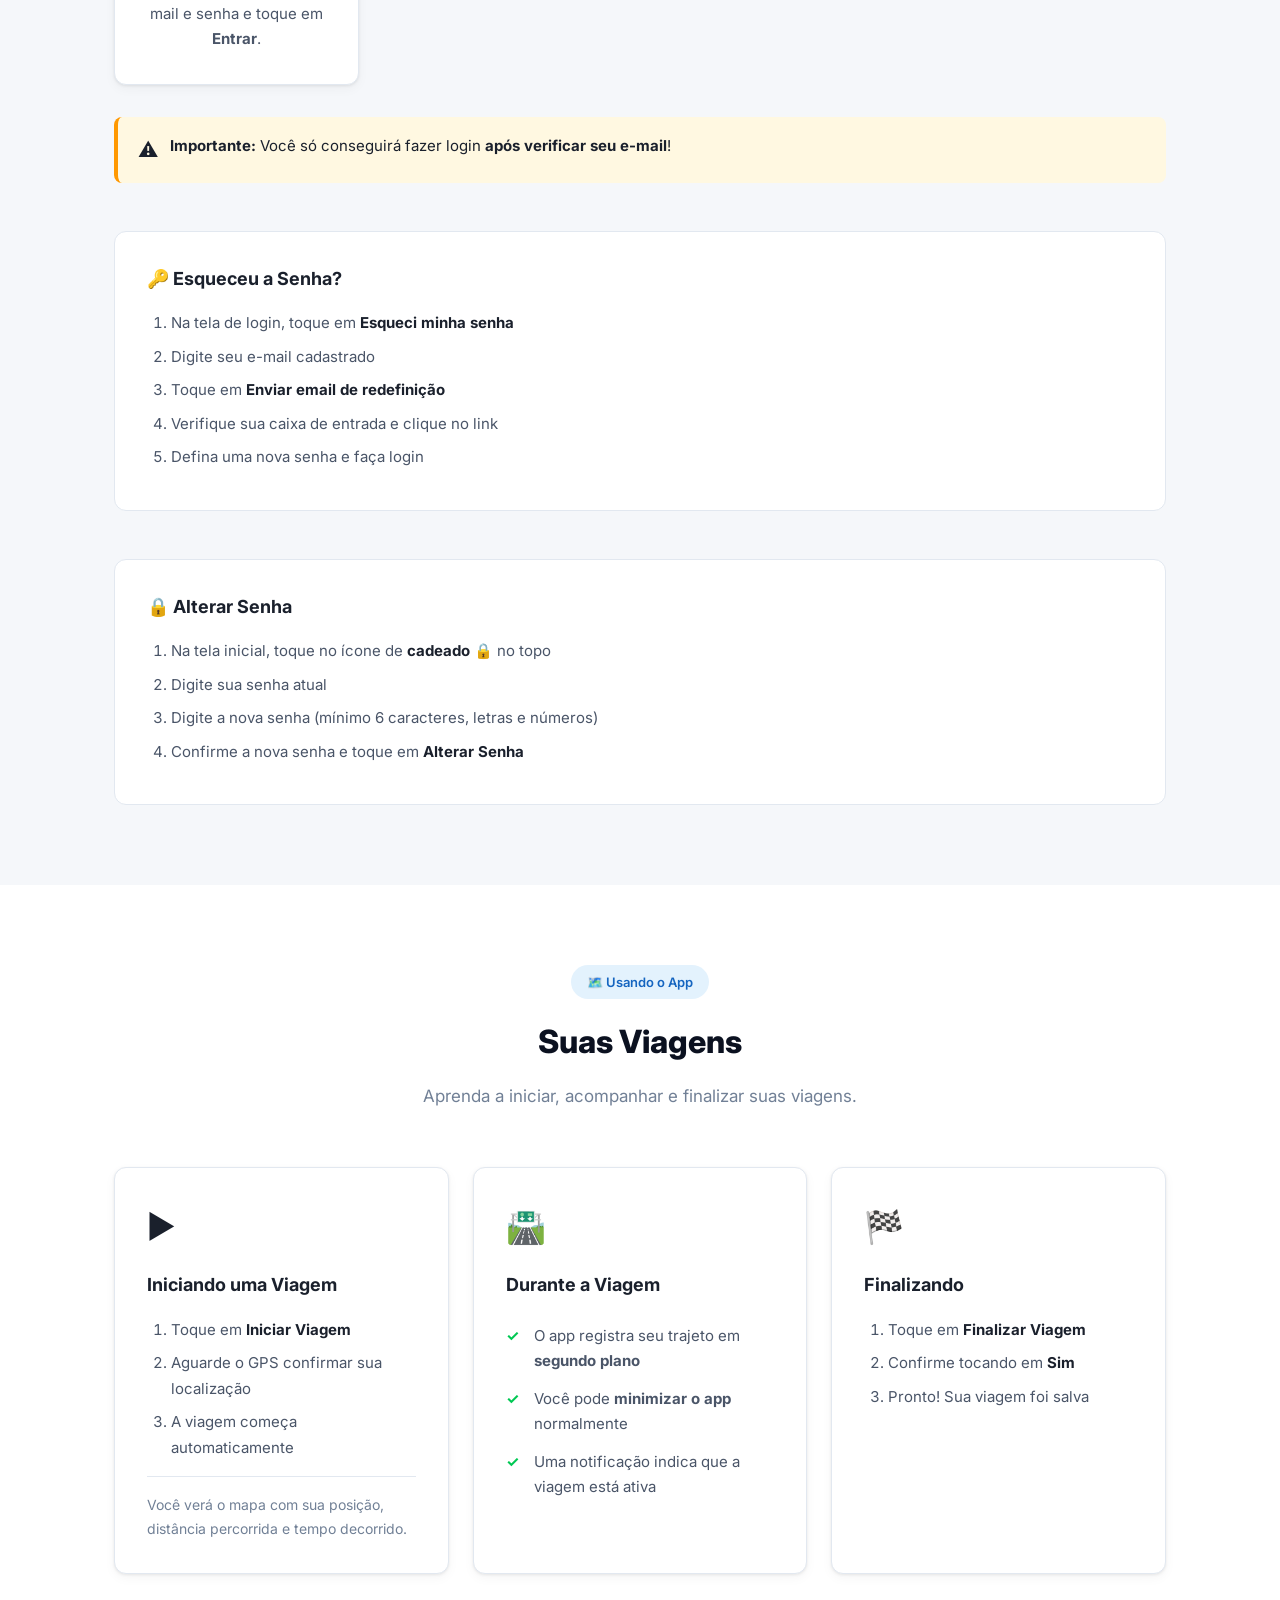
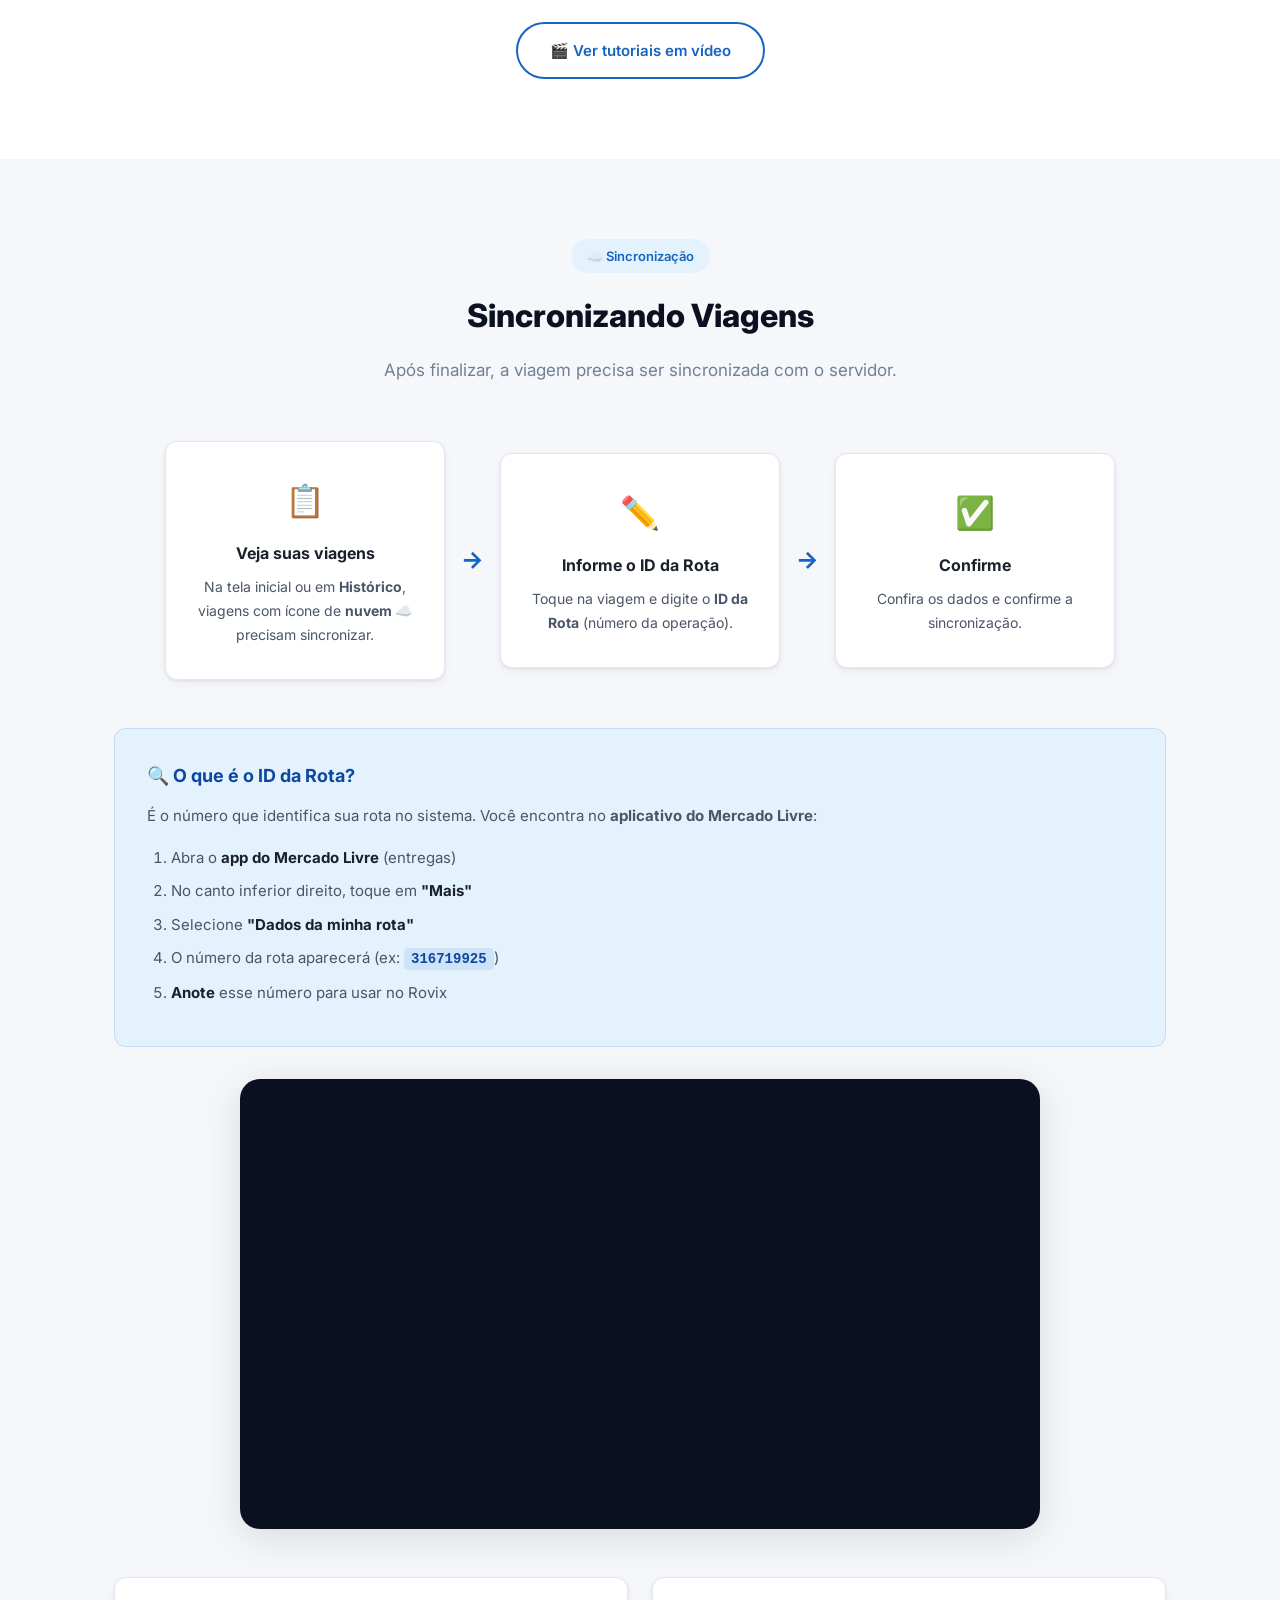
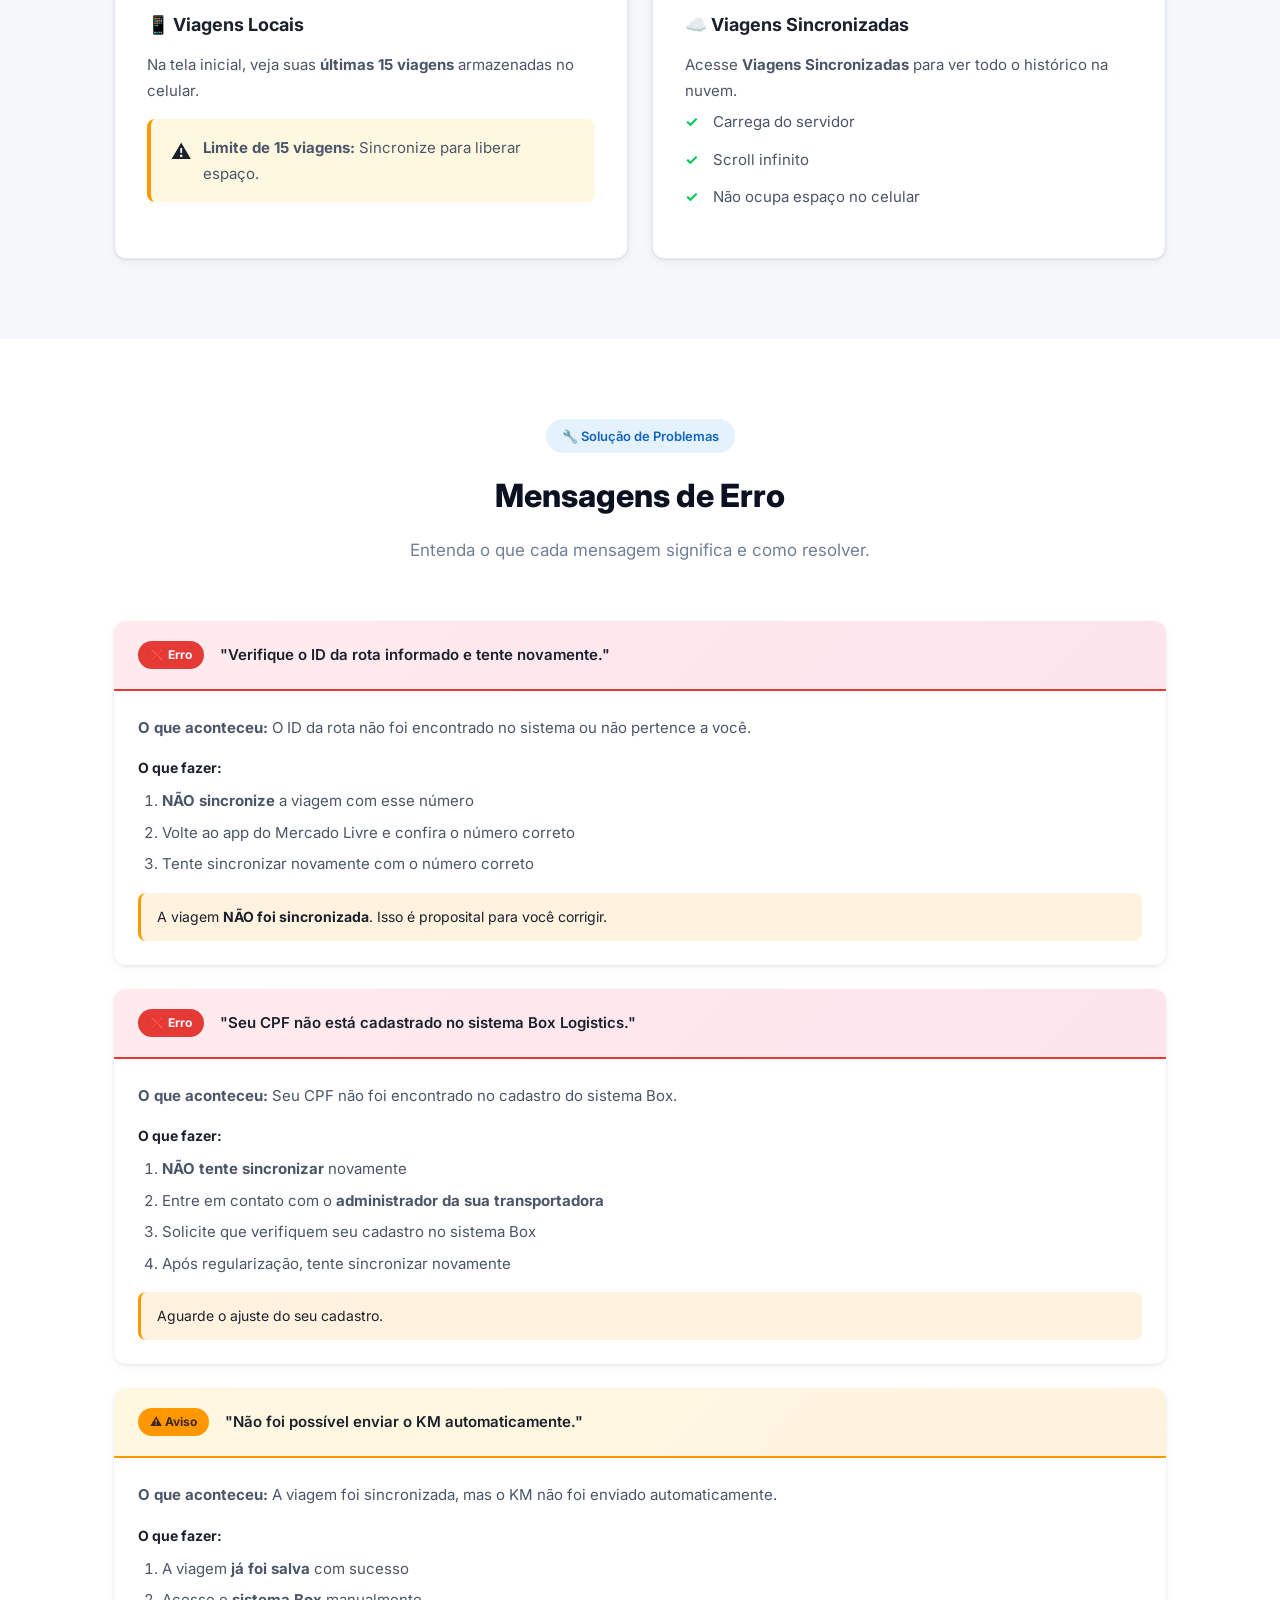
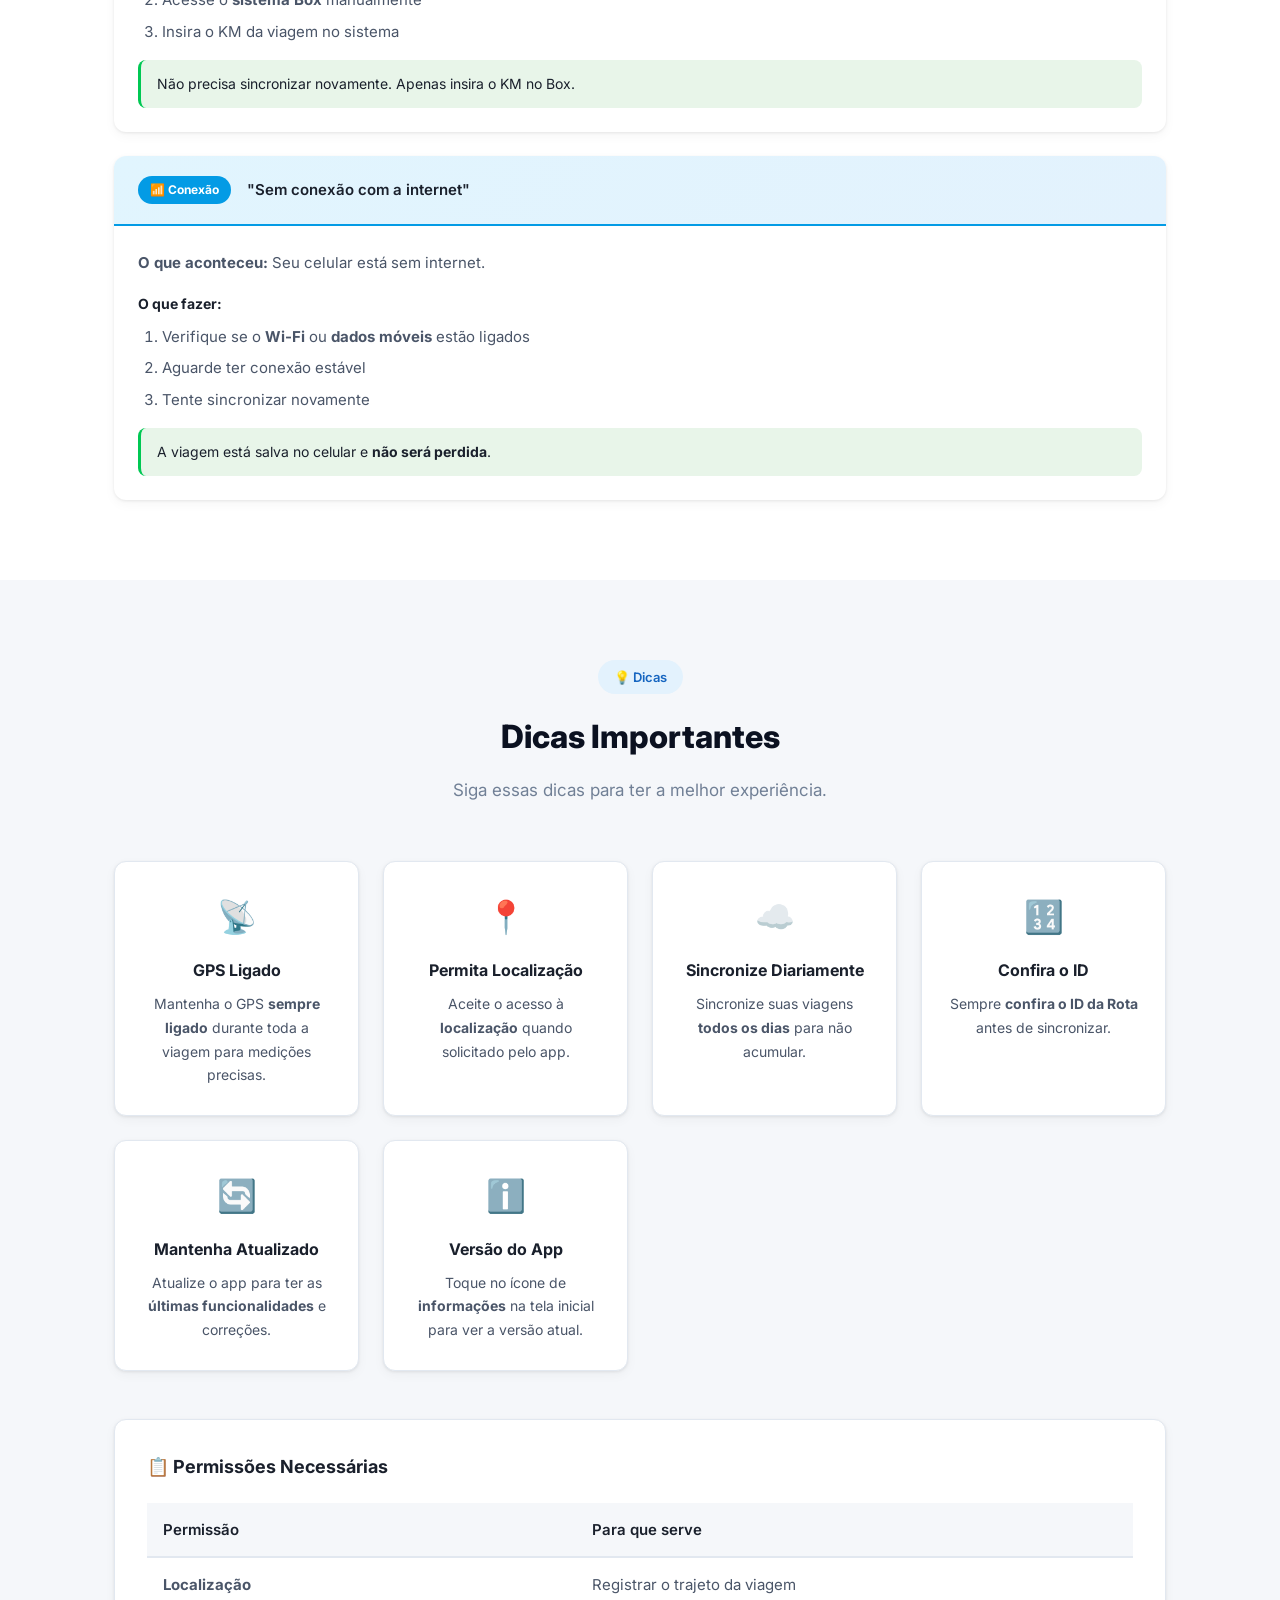
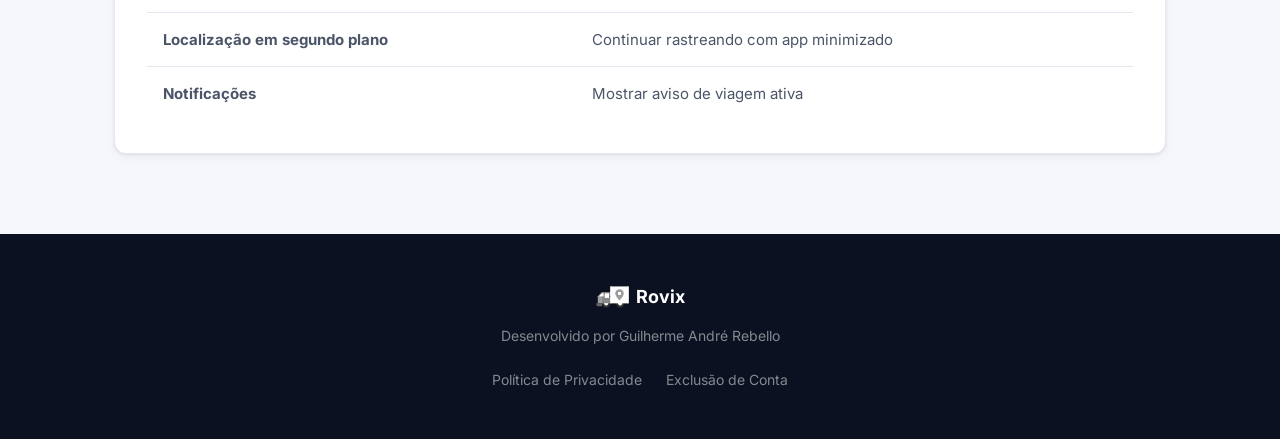
==== commit f407a165: "feat: add account deletion and privacy policy pages to documentation site" ====
--- a/index.html
+++ b/index.html
@@ -1,23 +1,27 @@
 <!DOCTYPE html>
 <html lang="pt-BR">
+
 <head>
     <meta charset="UTF-8">
     <meta name="viewport" content="width=device-width, initial-scale=1.0">
-    <meta name="description" content="RotaFácil - Guia completo para motoristas. Aprenda a usar o aplicativo de rastreamento de viagens.">
-    <title>RotaFácil — Guia do Motorista</title>
+    <meta name="description"
+        content="Rovix - Guia completo para motoristas. Aprenda a usar o aplicativo de rastreamento de viagens.">
+    <title>Rovix — Guia do Motorista</title>
     <link rel="preconnect" href="https://fonts.googleapis.com">
     <link rel="preconnect" href="https://fonts.gstatic.com" crossorigin>
-    <link href="https://fonts.googleapis.com/css2?family=Inter:wght@300;400;500;600;700;800&display=swap" rel="stylesheet">
+    <link href="https://fonts.googleapis.com/css2?family=Inter:wght@300;400;500;600;700;800&display=swap"
+        rel="stylesheet">
     <link rel="stylesheet" href="style.css">
 </head>
+
 <body>
 
     <!-- Navigation -->
     <nav class="navbar" id="navbar">
         <div class="nav-container">
             <a href="#" class="nav-logo" style="display: flex; align-items: center; gap: 6px;">
-                <img src="logo.svg" alt="RotaFácil Logo" height="28">
-                <span>RotaFácil</span>
+                <img src="logo.svg" alt="Rovix Logo" height="28">
+                <span>Rovix</span>
             </a>
             <button class="nav-toggle" id="navToggle" aria-label="Menu">
                 <span></span><span></span><span></span>
@@ -39,7 +43,8 @@
         <div class="hero-bg"></div>
         <div class="hero-content">
             <h1>Guia do Motorista</h1>
-            <p class="hero-subtitle">Tudo que você precisa saber para usar o RotaFácil.<br>Registre rotas, distâncias e tempos de viagem automaticamente.</p>
+            <p class="hero-subtitle">Tudo que você precisa saber para usar o Rovix.<br>Registre rotas, distâncias e
+                tempos de viagem automaticamente.</p>
             <div class="hero-actions">
                 <a href="#download" class="btn btn-primary">
                     <span class="btn-icon">⬇</span> Baixar o App
@@ -55,23 +60,23 @@
             <div class="section-header">
                 <span class="section-badge">📲 Instalação</span>
                 <h2>Baixe o Aplicativo</h2>
-                <p>Antes de tudo, instale o RotaFácil no seu celular Android.</p>
+                <p>Antes de tudo, instale o Rovix no seu celular Android.</p>
             </div>
             <div class="download-card">
                 <div class="download-icon">📱</div>
                 <div class="download-info">
-                    <h3>RotaFácil para Android</h3>
+                    <h3>Rovix para Android</h3>
                     <p>Requer Android 8.0 ou superior</p>
                 </div>
-                <a href="https://firebasestorage.googleapis.com/v0/b/tracking-app-1030a.firebasestorage.app/o/RotaFacil.apk?alt=media&token=f39f8e51-ebe7-4e70-9455-74addaf4200e" 
-                   class="btn btn-download" 
-                   download="RotaFacil.apk">
+                <a href="https://firebasestorage.googleapis.com/v0/b/tracking-app-1030a.firebasestorage.app/o/Rovix.apk?alt=media&token=a7284148-f5a4-45c1-a486-af290a02e976"
+                    class="btn btn-download" download="Rovix.apk">
                     <span class="btn-icon">⬇</span> Baixar APK
                 </a>
             </div>
             <div class="alert alert-warning" style="max-width: 700px; margin: 1.5rem auto 0;">
                 <span class="alert-icon">⚠️</span>
-                <p>Ao instalar, seu celular pode pedir para <strong>permitir instalação de fontes desconhecidas</strong>. Isso é normal — toque em <strong>Permitir</strong> para continuar.</p>
+                <p>Ao instalar, seu celular pode pedir para <strong>permitir instalação de fontes
+                        desconhecidas</strong>. Isso é normal — toque em <strong>Permitir</strong> para continuar.</p>
             </div>
         </div>
     </section>
@@ -82,7 +87,7 @@
             <div class="section-header">
                 <span class="section-badge">🎬 Tutoriais em Vídeo</span>
                 <h2>Aprenda Assistindo</h2>
-                <p>Veja os tutoriais e domine o RotaFácil em poucos minutos.</p>
+                <p>Veja os tutoriais e domine o Rovix em poucos minutos.</p>
             </div>
             <div class="tutorials-grid">
 
@@ -90,12 +95,10 @@
                 <div class="tutorial-card">
                     <div class="tutorial-badge">1</div>
                     <h3>📲 Baixar e Instalar o App</h3>
-                    <p>Veja o passo a passo para baixar e instalar o RotaFácil no seu celular Android.</p>
+                    <p>Veja o passo a passo para baixar e instalar o Rovix no seu celular Android.</p>
                     <div class="tutorial-video-wrapper">
-                        <iframe
-                            src="https://www.youtube.com/embed/UW8HsdDPsuY"
-                            title="Instruções para baixar e instalar o aplicativo RotaFácil"
-                            frameborder="0"
+                        <iframe src="https://www.youtube.com/embed/UW8HsdDPsuY"
+                            title="Instruções para baixar e instalar o aplicativo Rovix" frameborder="0"
                             allow="accelerometer; autoplay; clipboard-write; encrypted-media; gyroscope; picture-in-picture"
                             allowfullscreen>
                         </iframe>
@@ -108,9 +111,7 @@
                     <h3>👤 Criando uma Conta</h3>
                     <p>Aprenda a criar sua conta, inserir o PIN de segurança e verificar o e-mail.</p>
                     <div class="tutorial-video-wrapper">
-                        <iframe
-                            src="https://www.youtube.com/embed/oJjMZzjjQUo"
-                            title="Criando uma conta no RotaFácil"
+                        <iframe src="https://www.youtube.com/embed/vtzYV0Kg8xI" title="Criando uma conta no Rovix"
                             frameborder="0"
                             allow="accelerometer; autoplay; clipboard-write; encrypted-media; gyroscope; picture-in-picture"
                             allowfullscreen>
@@ -124,10 +125,8 @@
                     <h3>🗺️ Primeiro Acesso e Primeira Rota</h3>
                     <p>Veja como fazer o primeiro login e registrar sua primeira viagem do início ao fim.</p>
                     <div class="tutorial-video-wrapper">
-                        <iframe
-                            src="https://www.youtube.com/embed/SZ59fn2D3E4"
-                            title="Primeiro acesso e primeira rota no RotaFácil"
-                            frameborder="0"
+                        <iframe src="https://www.youtube.com/embed/SZ59fn2D3E4"
+                            title="Primeiro acesso e primeira rota no Rovix" frameborder="0"
                             allow="accelerometer; autoplay; clipboard-write; encrypted-media; gyroscope; picture-in-picture"
                             allowfullscreen>
                         </iframe>
@@ -150,7 +149,7 @@
                 <div class="step-card">
                     <div class="step-number">1</div>
                     <h3>Abra o App</h3>
-                    <p>Abra o RotaFácil e toque em <strong>Criar Conta</strong>.</p>
+                    <p>Abra o Rovix e toque em <strong>Criar Conta</strong>.</p>
                 </div>
                 <div class="step-card">
                     <div class="step-number">2</div>
@@ -175,7 +174,8 @@
             </div>
             <div class="alert alert-warning">
                 <span class="alert-icon">⚠️</span>
-                <p><strong>Importante:</strong> Você só conseguirá fazer login <strong>após verificar seu e-mail</strong>!</p>
+                <p><strong>Importante:</strong> Você só conseguirá fazer login <strong>após verificar seu
+                        e-mail</strong>!</p>
             </div>
 
             <!-- Sub-sections -->
@@ -220,7 +220,8 @@
                         <li>Aguarde o GPS confirmar sua localização</li>
                         <li>A viagem começa automaticamente</li>
                     </ol>
-                    <p class="feature-detail">Você verá o mapa com sua posição, distância percorrida e tempo decorrido.</p>
+                    <p class="feature-detail">Você verá o mapa com sua posição, distância percorrida e tempo decorrido.
+                    </p>
                 </div>
 
                 <div class="feature-card">
@@ -263,7 +264,8 @@
                 <div class="sync-step">
                     <div class="sync-icon">📋</div>
                     <h4>Veja suas viagens</h4>
-                    <p>Na tela inicial ou em <strong>Histórico</strong>, viagens com ícone de <strong>nuvem ☁️</strong> precisam sincronizar.</p>
+                    <p>Na tela inicial ou em <strong>Histórico</strong>, viagens com ícone de <strong>nuvem ☁️</strong>
+                        precisam sincronizar.</p>
                 </div>
                 <div class="sync-arrow">→</div>
                 <div class="sync-step">
@@ -282,24 +284,23 @@
             <!-- ID da Rota -->
             <div class="info-box">
                 <h3>🔍 O que é o ID da Rota?</h3>
-                <p>É o número que identifica sua rota no sistema. Você encontra no <strong>aplicativo do Mercado Livre</strong>:</p>
+                <p>É o número que identifica sua rota no sistema. Você encontra no <strong>aplicativo do Mercado
+                        Livre</strong>:</p>
                 <ol class="instruction-list">
                     <li>Abra o <strong>app do Mercado Livre</strong> (entregas)</li>
                     <li>No canto inferior direito, toque em <strong>"Mais"</strong></li>
                     <li>Selecione <strong>"Dados da minha rota"</strong></li>
                     <li>O número da rota aparecerá (ex: <code>316719925</code>)</li>
-                    <li><strong>Anote</strong> esse número para usar no RotaFácil</li>
+                    <li><strong>Anote</strong> esse número para usar no Rovix</li>
                 </ol>
             </div>
 
             <!-- Vídeo: Como encontrar o ID da Rota no Mercado Livre -->
             <div class="video-wrapper" style="margin-top: 2rem;">
                 <!-- SUBSTITUA VIDEO_ID_ROTA pelo ID do vídeo sobre o ID da Rota -->
-                <iframe 
-                    src="https://www.youtube.com/embed/k__YC8rQy-s" 
-                    title="Como encontrar o ID da Rota no app do Mercado Livre"
-                    frameborder="0" 
-                    allow="accelerometer; autoplay; clipboard-write; encrypted-media; gyroscope; picture-in-picture" 
+                <iframe src="https://www.youtube.com/embed/k__YC8rQy-s"
+                    title="Como encontrar o ID da Rota no app do Mercado Livre" frameborder="0"
+                    allow="accelerometer; autoplay; clipboard-write; encrypted-media; gyroscope; picture-in-picture"
                     allowfullscreen>
                 </iframe>
             </div>
@@ -343,14 +344,16 @@
                         <h3>"Verifique o ID da rota informado e tente novamente."</h3>
                     </div>
                     <div class="error-body">
-                        <p><strong>O que aconteceu:</strong> O ID da rota não foi encontrado no sistema ou não pertence a você.</p>
+                        <p><strong>O que aconteceu:</strong> O ID da rota não foi encontrado no sistema ou não pertence
+                            a você.</p>
                         <h4>O que fazer:</h4>
                         <ol>
                             <li><strong>NÃO sincronize</strong> a viagem com esse número</li>
                             <li>Volte ao app do Mercado Livre e confira o número correto</li>
                             <li>Tente sincronizar novamente com o número correto</li>
                         </ol>
-                        <div class="error-note">A viagem <strong>NÃO foi sincronizada</strong>. Isso é proposital para você corrigir.</div>
+                        <div class="error-note">A viagem <strong>NÃO foi sincronizada</strong>. Isso é proposital para
+                            você corrigir.</div>
                     </div>
                 </div>
 
@@ -378,14 +381,16 @@
                         <h3>"Não foi possível enviar o KM automaticamente."</h3>
                     </div>
                     <div class="error-body">
-                        <p><strong>O que aconteceu:</strong> A viagem foi sincronizada, mas o KM não foi enviado automaticamente.</p>
+                        <p><strong>O que aconteceu:</strong> A viagem foi sincronizada, mas o KM não foi enviado
+                            automaticamente.</p>
                         <h4>O que fazer:</h4>
                         <ol>
                             <li>A viagem <strong>já foi salva</strong> com sucesso</li>
                             <li>Acesse o <strong>sistema Box</strong> manualmente</li>
                             <li>Insira o KM da viagem no sistema</li>
                         </ol>
-                        <div class="error-note success">Não precisa sincronizar novamente. Apenas insira o KM no Box.</div>
+                        <div class="error-note success">Não precisa sincronizar novamente. Apenas insira o KM no Box.
+                        </div>
                     </div>
                 </div>
 
@@ -398,11 +403,13 @@
                         <p><strong>O que aconteceu:</strong> Seu celular está sem internet.</p>
                         <h4>O que fazer:</h4>
                         <ol>
-                            <li>Verifique se o <strong>Wi-Fi</strong> ou <strong>dados móveis</strong> estão ligados</li>
+                            <li>Verifique se o <strong>Wi-Fi</strong> ou <strong>dados móveis</strong> estão ligados
+                            </li>
                             <li>Aguarde ter conexão estável</li>
                             <li>Tente sincronizar novamente</li>
                         </ol>
-                        <div class="error-note success">A viagem está salva no celular e <strong>não será perdida</strong>.</div>
+                        <div class="error-note success">A viagem está salva no celular e <strong>não será
+                                perdida</strong>.</div>
                     </div>
                 </div>
             </div>
@@ -487,10 +494,14 @@
         <div class="container">
             <div class="footer-content">
                 <div class="footer-brand" style="display: flex; align-items: center; gap: 6px;">
-                    <img src="logo.svg" alt="Logo RotaFácil" height="24" style="filter: grayscale(1) brightness(1.5);">
-                    <span class="footer-name">RotaFácil</span>
+                    <img src="logo.svg" alt="Logo Rovix" height="24" style="filter: grayscale(1) brightness(1.5);">
+                    <span class="footer-name">Rovix</span>
                 </div>
                 <p class="footer-text">Desenvolvido por Guilherme André Rebello</p>
+                <div class="footer-links" style="display: flex; gap: 1.5rem; margin-top: 0.5rem;">
+                    <a href="privacy.html">Política de Privacidade</a>
+                    <a href="delete-account.html">Exclusão de Conta</a>
+                </div>
 
             </div>
         </div>
@@ -533,7 +544,7 @@
 
         // Smooth scroll
         document.querySelectorAll('a[href^="#"]').forEach(anchor => {
-            anchor.addEventListener('click', function(e) {
+            anchor.addEventListener('click', function (e) {
                 e.preventDefault();
                 const target = document.querySelector(this.getAttribute('href'));
                 if (target) {
@@ -559,4 +570,5 @@
         });
     </script>
 </body>
-</html>
+
+</html>
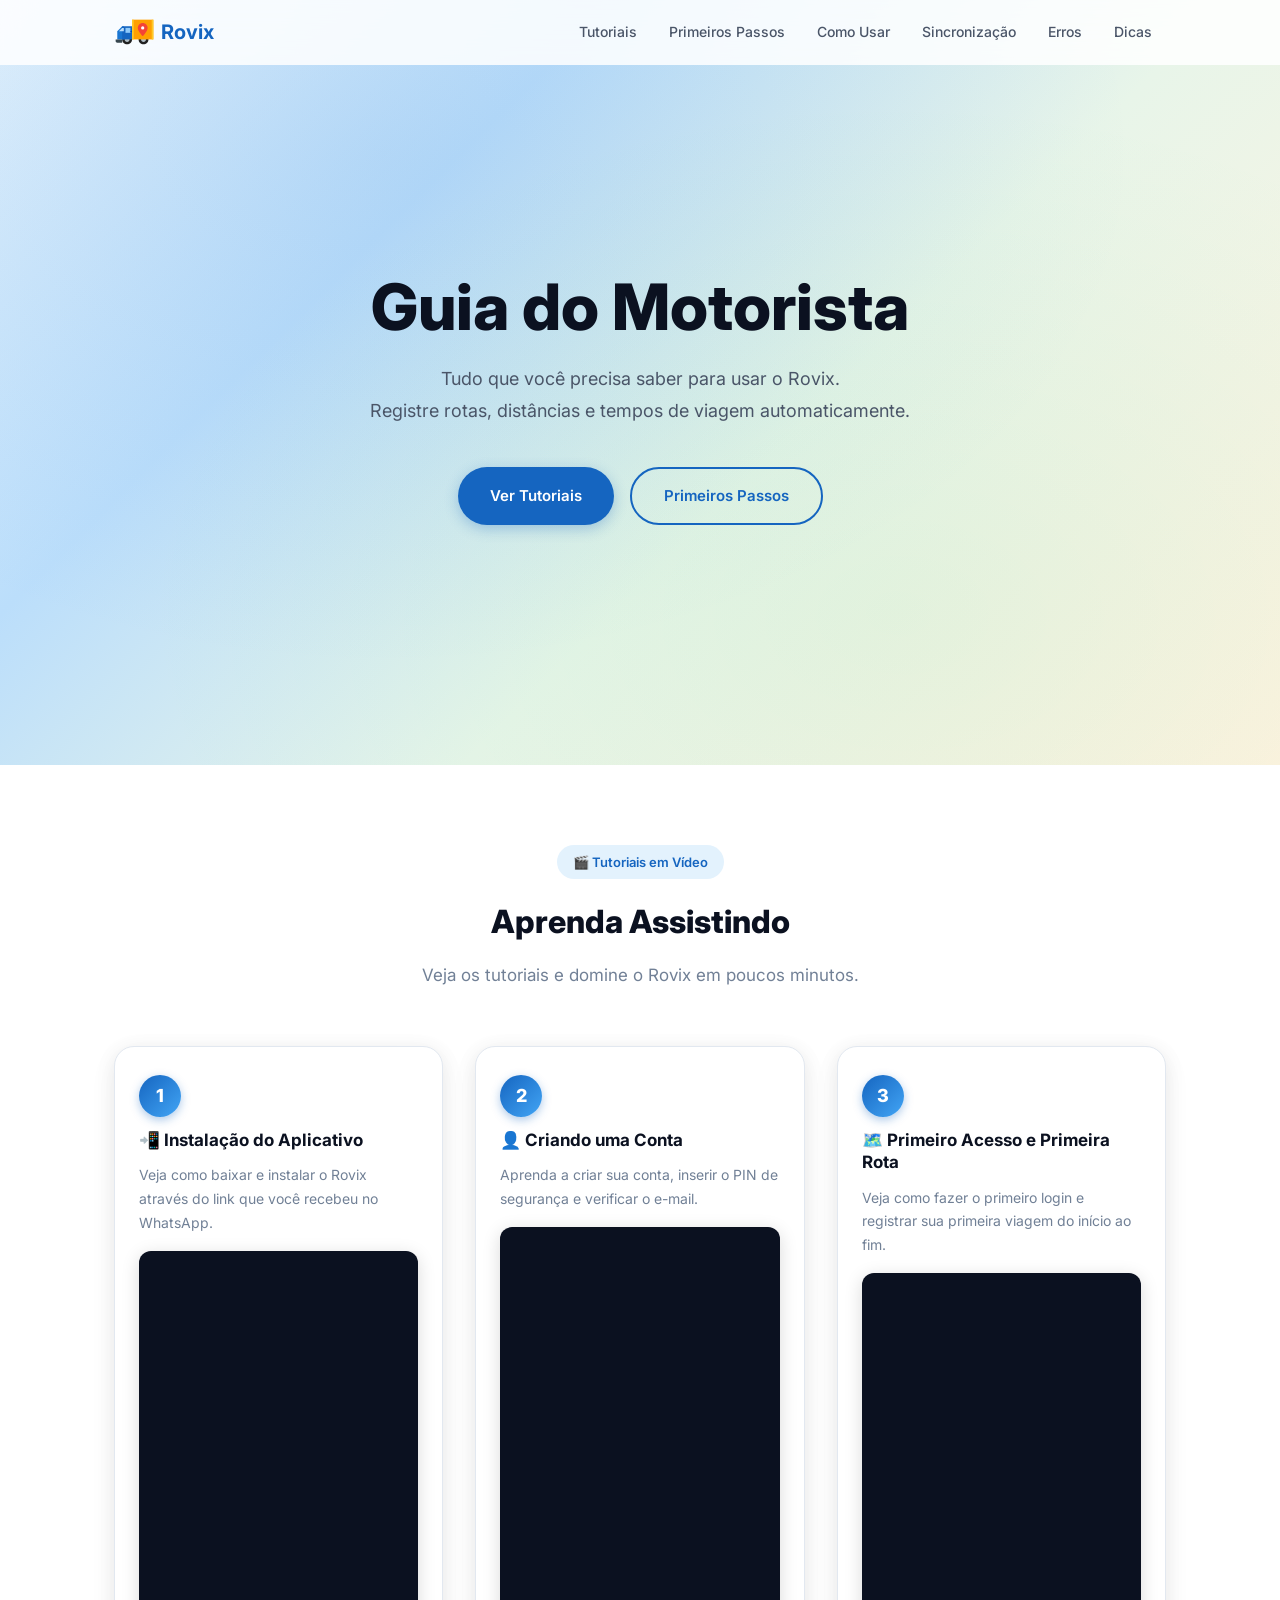
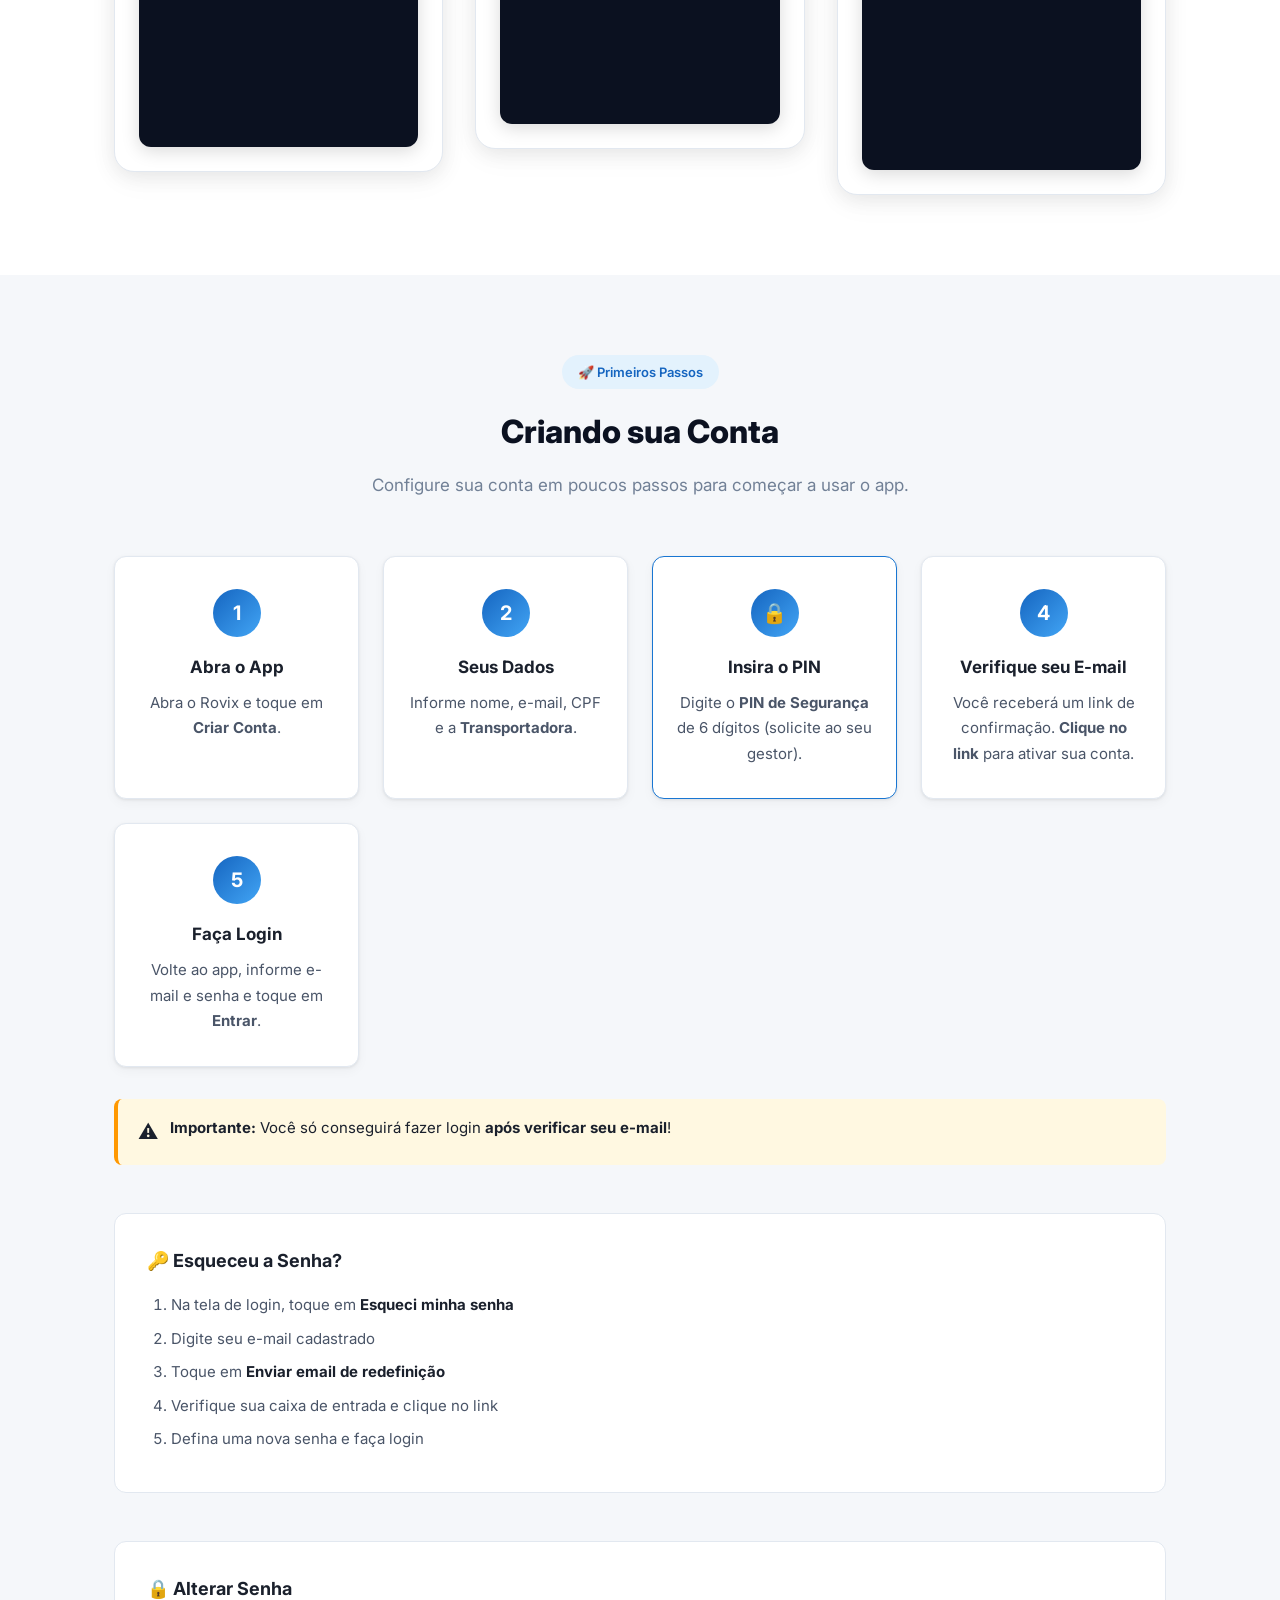
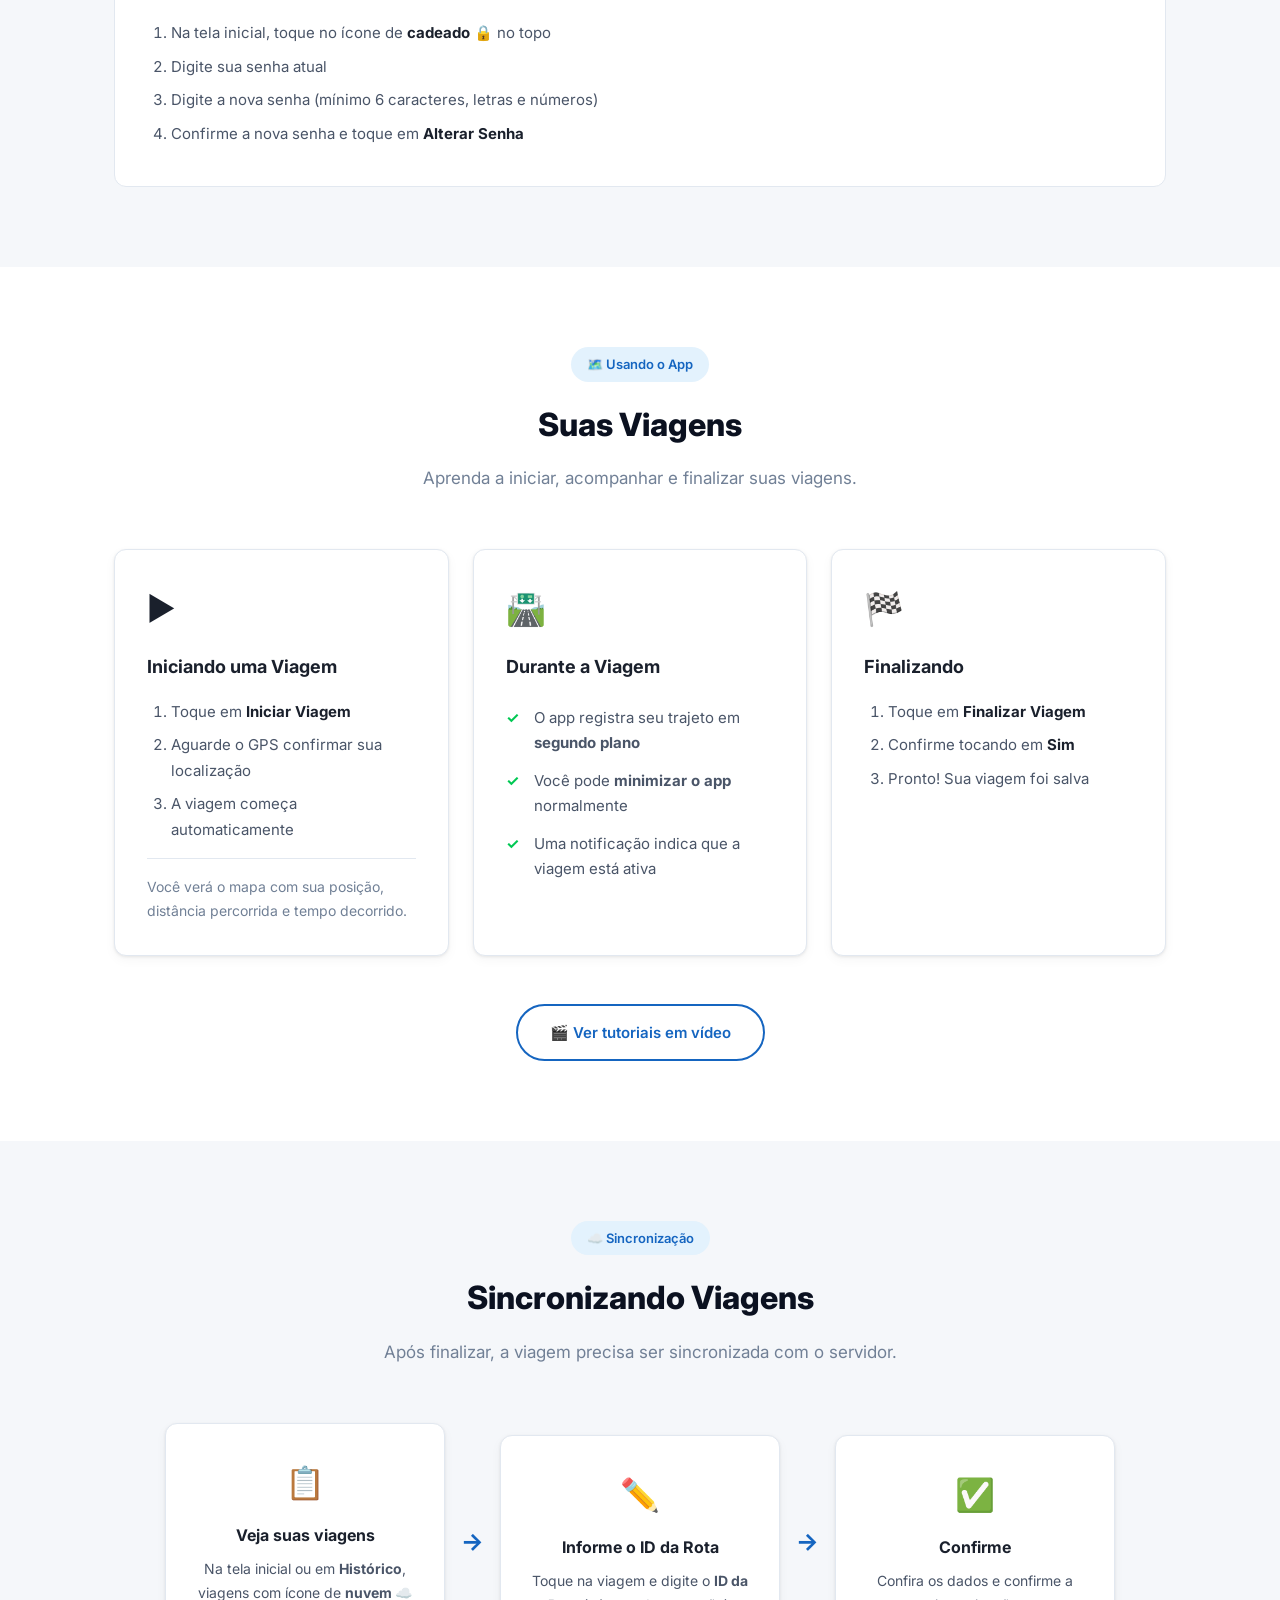
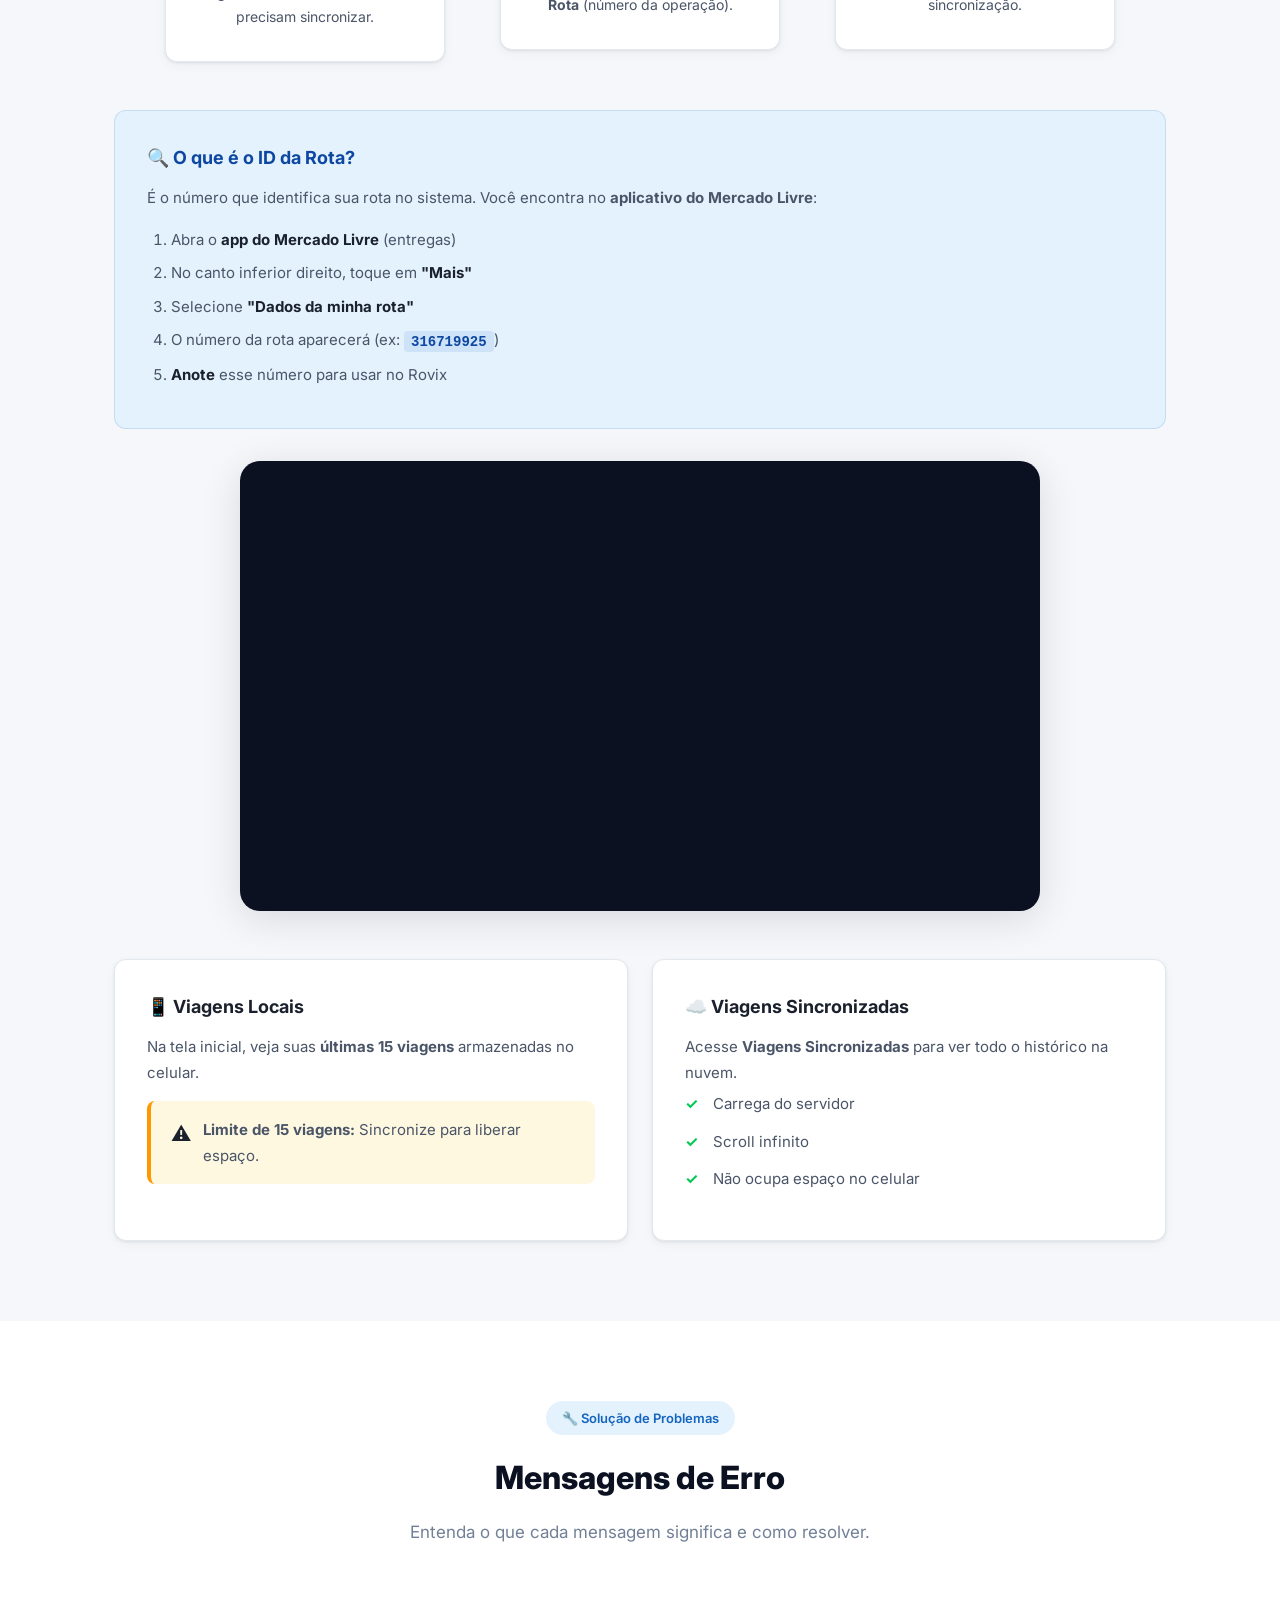
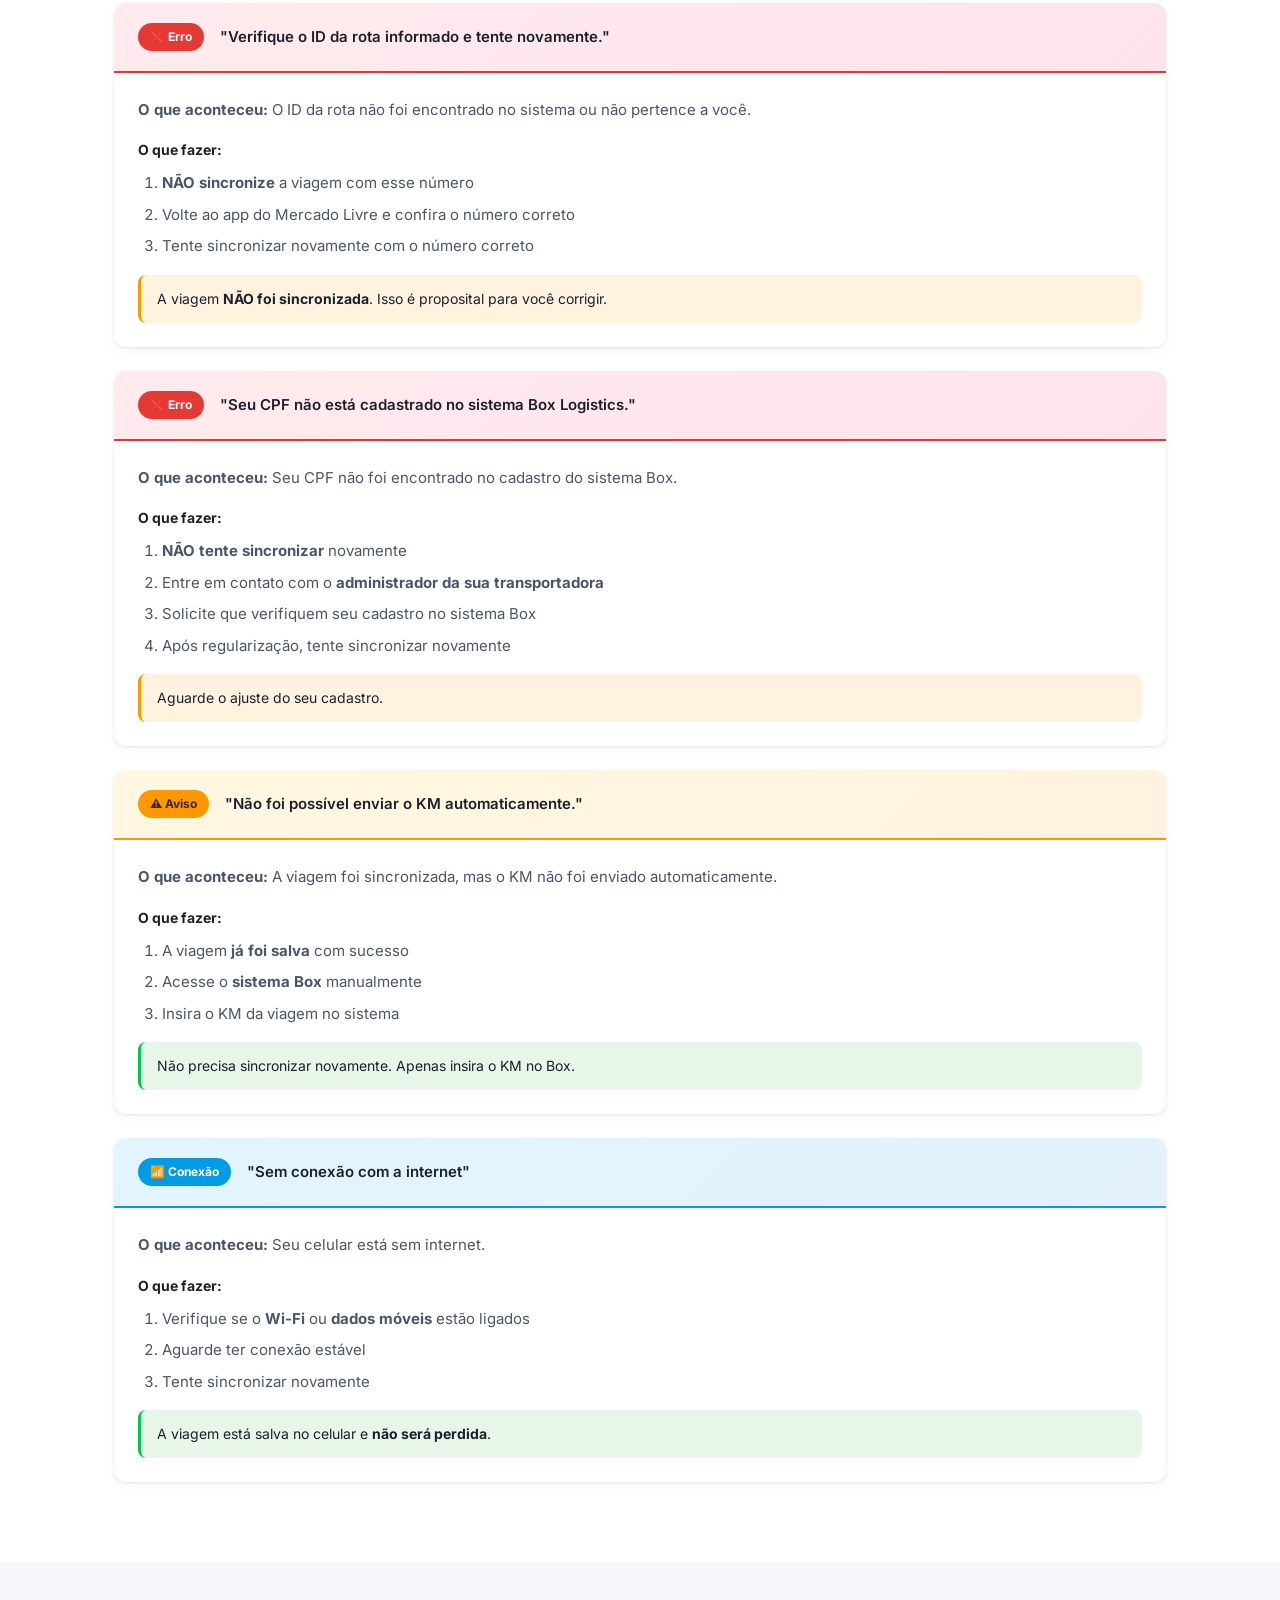
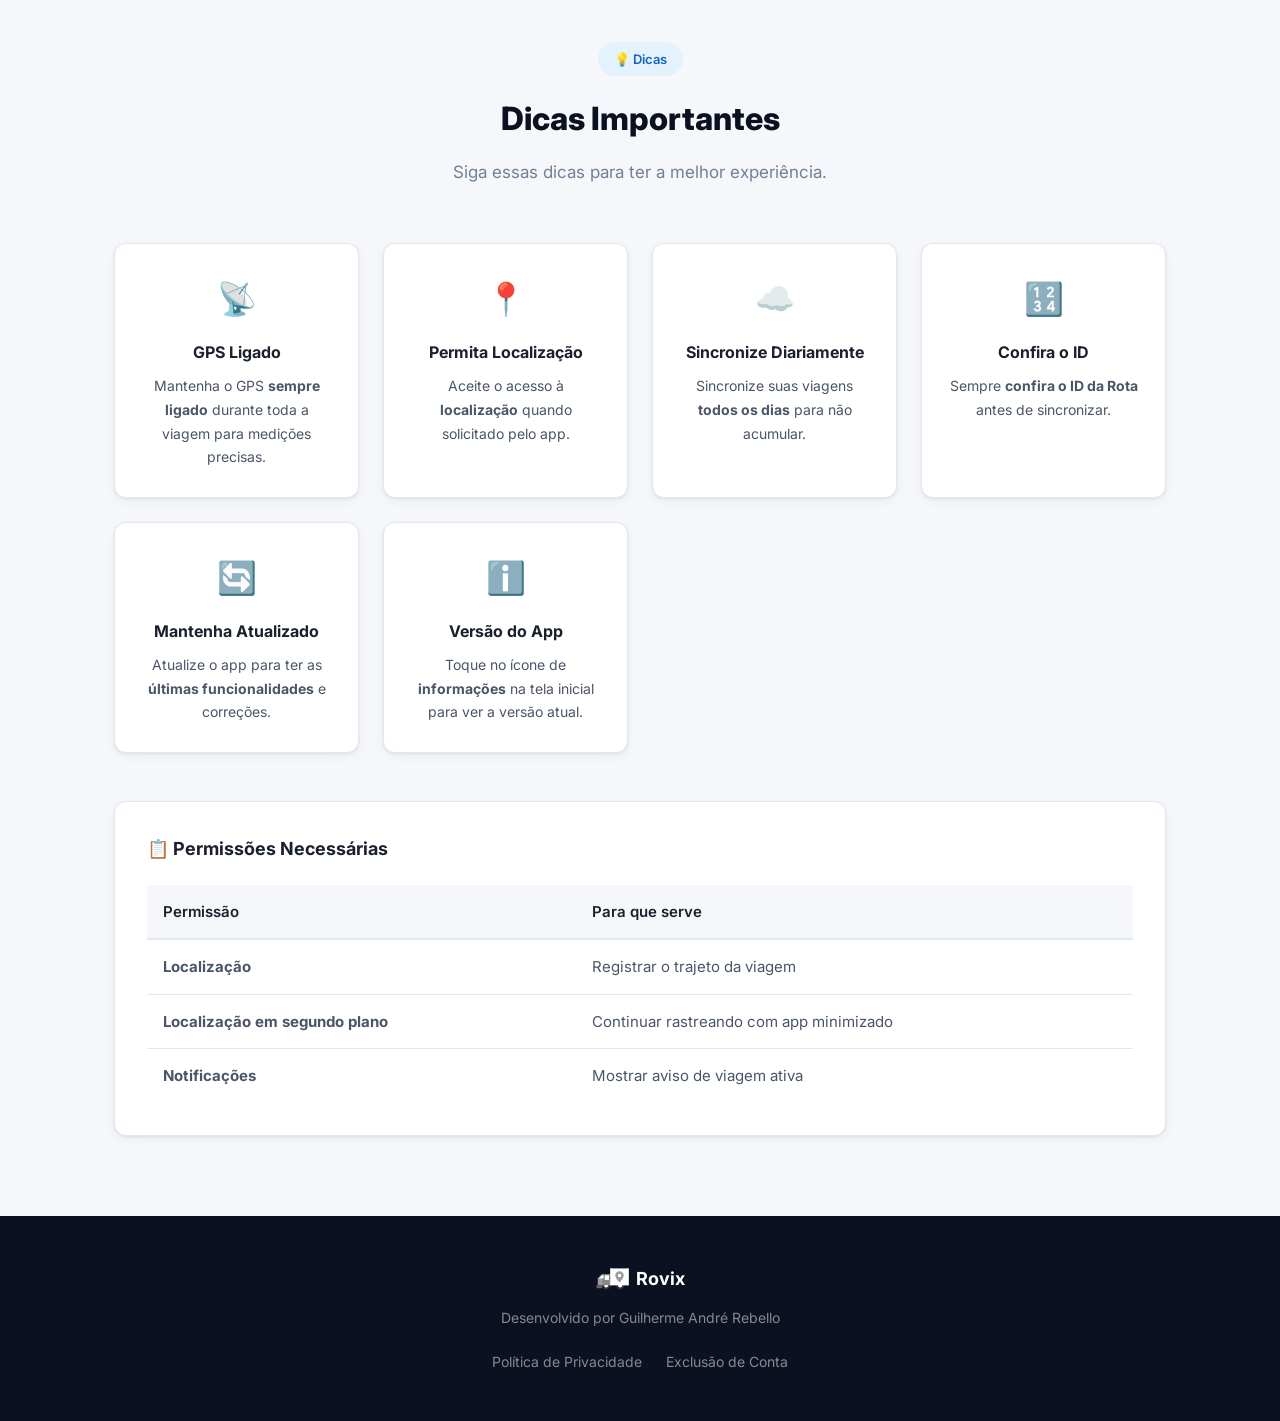
==== commit 0e6434d4: "refactor: remove download section and update installation tutorial links and descriptions" ====
--- a/index.html
+++ b/index.html
@@ -27,7 +27,6 @@
                 <span></span><span></span><span></span>
             </button>
             <ul class="nav-menu" id="navMenu">
-                <li><a href="#download" class="nav-link">Download</a></li>
                 <li><a href="#tutoriais" class="nav-link">Tutoriais</a></li>
                 <li><a href="#primeiros-passos" class="nav-link">Primeiros Passos</a></li>
                 <li><a href="#usando" class="nav-link">Como Usar</a></li>
@@ -46,40 +45,11 @@
             <p class="hero-subtitle">Tudo que você precisa saber para usar o Rovix.<br>Registre rotas, distâncias e
                 tempos de viagem automaticamente.</p>
             <div class="hero-actions">
-                <a href="#download" class="btn btn-primary">
-                    <span class="btn-icon">⬇</span> Baixar o App
-                </a>
-                <a href="#tutoriais" class="btn btn-outline">Ver Tutoriais</a>
+                <a href="#tutoriais" class="btn btn-primary">Ver Tutoriais</a>
+                <a href="#primeiros-passos" class="btn btn-outline">Primeiros Passos</a>
             </div>
         </div>
     </header>
-
-    <!-- Download Section -->
-    <section class="section section-download" id="download">
-        <div class="container">
-            <div class="section-header">
-                <span class="section-badge">📲 Instalação</span>
-                <h2>Baixe o Aplicativo</h2>
-                <p>Antes de tudo, instale o Rovix no seu celular Android.</p>
-            </div>
-            <div class="download-card">
-                <div class="download-icon">📱</div>
-                <div class="download-info">
-                    <h3>Rovix para Android</h3>
-                    <p>Requer Android 8.0 ou superior</p>
-                </div>
-                <a href="https://firebasestorage.googleapis.com/v0/b/tracking-app-1030a.firebasestorage.app/o/Rovix.apk?alt=media&token=a7284148-f5a4-45c1-a486-af290a02e976"
-                    class="btn btn-download" download="Rovix.apk">
-                    <span class="btn-icon">⬇</span> Baixar APK
-                </a>
-            </div>
-            <div class="alert alert-warning" style="max-width: 700px; margin: 1.5rem auto 0;">
-                <span class="alert-icon">⚠️</span>
-                <p>Ao instalar, seu celular pode pedir para <strong>permitir instalação de fontes
-                        desconhecidas</strong>. Isso é normal — toque em <strong>Permitir</strong> para continuar.</p>
-            </div>
-        </div>
-    </section>
 
     <!-- Tutorials Section -->
     <section class="section" id="tutoriais">
@@ -91,14 +61,14 @@
             </div>
             <div class="tutorials-grid">
 
-                <!-- Tutorial 1: Baixar e Instalar -->
+                <!-- Tutorial 1: Instalação do App -->
                 <div class="tutorial-card">
                     <div class="tutorial-badge">1</div>
-                    <h3>📲 Baixar e Instalar o App</h3>
-                    <p>Veja o passo a passo para baixar e instalar o Rovix no seu celular Android.</p>
+                    <h3>📲 Instalação do Aplicativo</h3>
+                    <p>Veja como baixar e instalar o Rovix através do link que você recebeu no WhatsApp.</p>
                     <div class="tutorial-video-wrapper">
-                        <iframe src="https://www.youtube.com/embed/UW8HsdDPsuY"
-                            title="Instruções para baixar e instalar o aplicativo Rovix" frameborder="0"
+                        <iframe src="https://www.youtube.com/embed/e-SuLzyr5ig"
+                            title="Instalação do aplicativo Rovix" frameborder="0"
                             allow="accelerometer; autoplay; clipboard-write; encrypted-media; gyroscope; picture-in-picture"
                             allowfullscreen>
                         </iframe>
